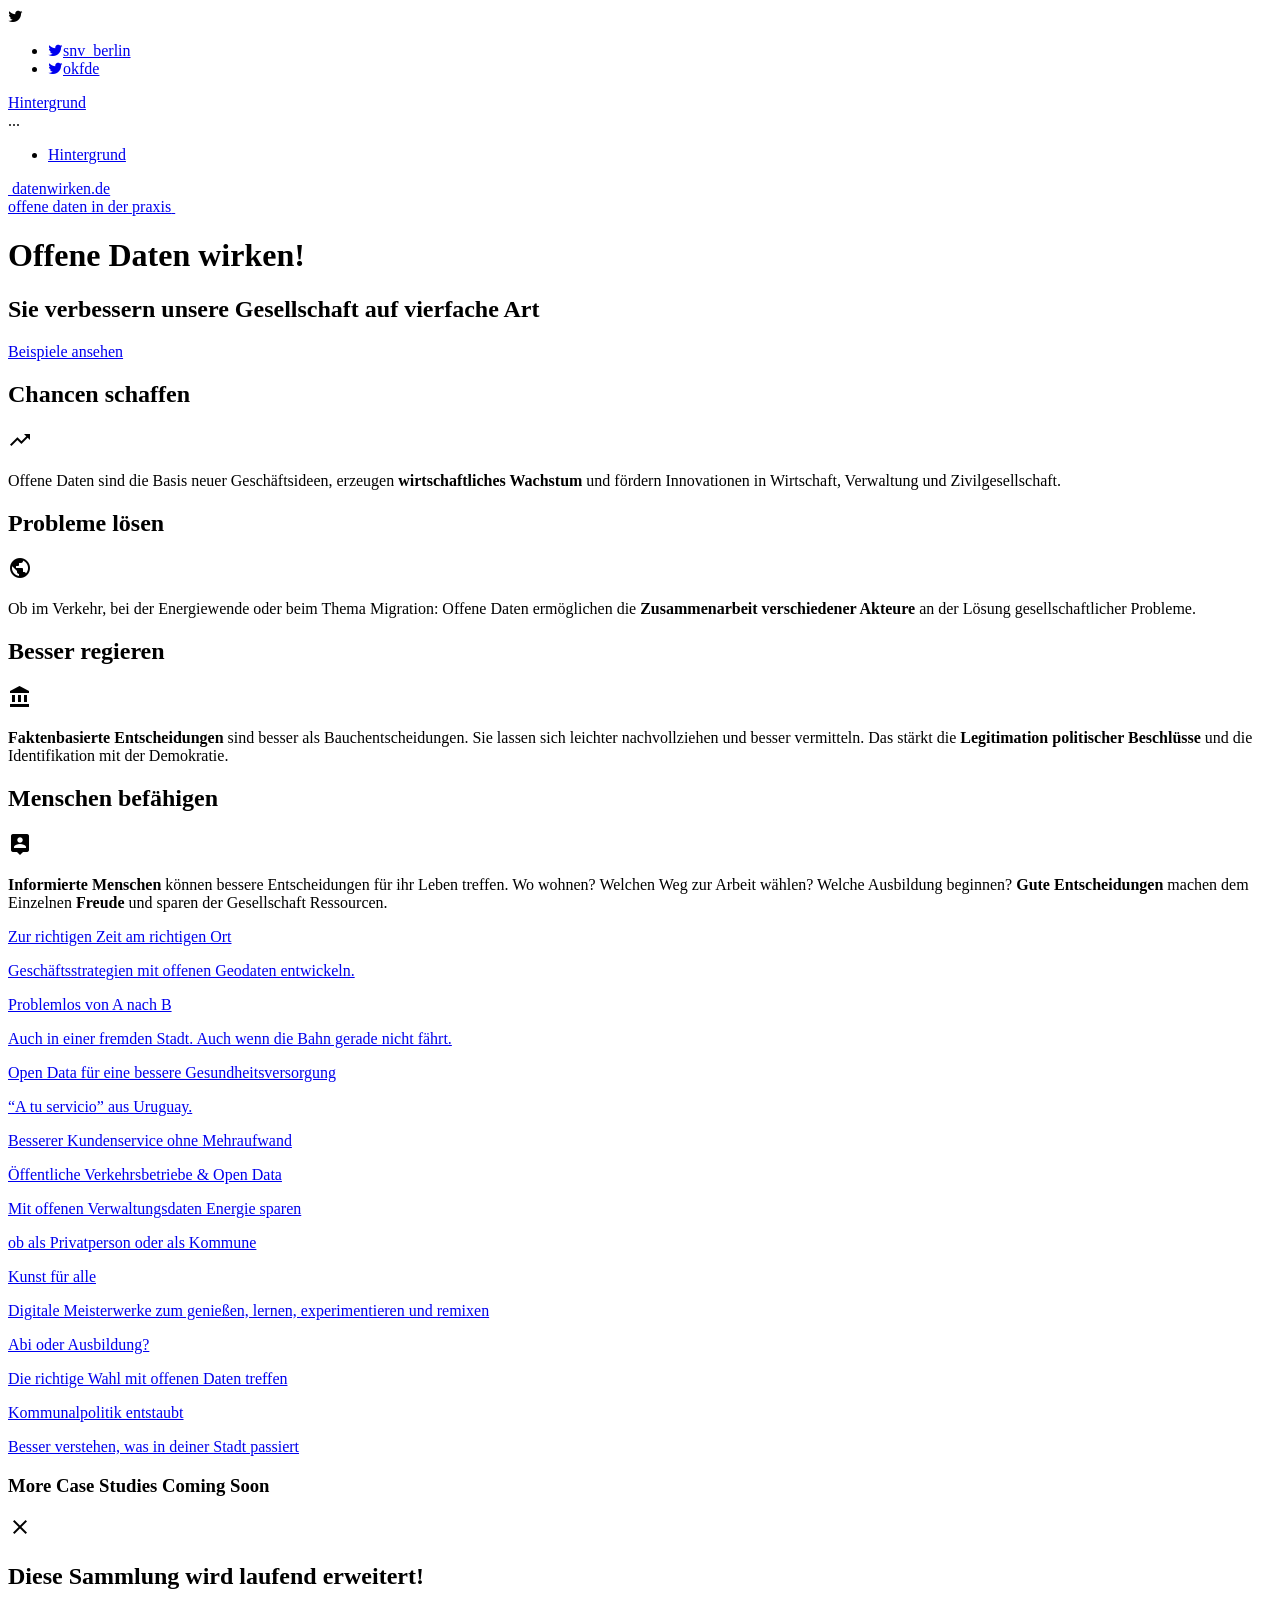
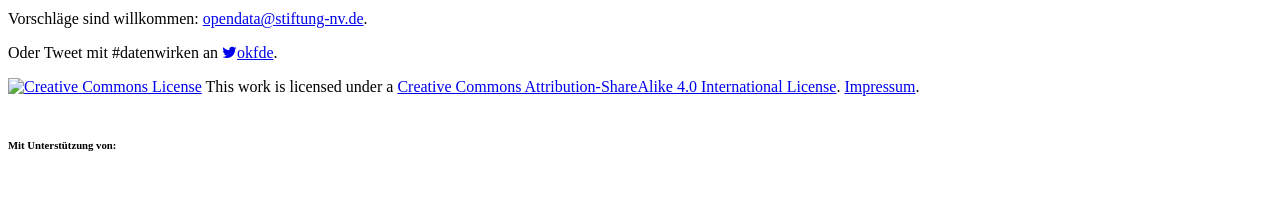
==== index.html @ 5a765fb8 "cleanup" ====
<!DOCTYPE html>
<html lang="en">
<head>
    <meta charset="UTF-8">
    <title>datenwirken.de - offene daten in der praxis</title>
    <meta name="viewport" content="width=device-width, initial-scale=1, maximum-scale=1">
    <meta name="theme-color" content="#009588">
    <meta name="msapplication-navbutton-color" content="#009588">
    <meta name="apple-mobile-web-app-status-bar-style" content="#009588">
    <link href="https://fonts.googleapis.com/icon?family=Material+Icons"
          rel="stylesheet">
    <link rel="stylesheet" href="static/vendor/normalize.css">
    <link rel="stylesheet" href="static/vendor/slick.css">
    <link rel="stylesheet" href="static/vendor/prism.css"/>
    <link rel="stylesheet" href="static/styles/styles.css">
    <link rel="stylesheet" href="https://maxcdn.bootstrapcdn.com/font-awesome/4.5.0/css/font-awesome.min.css">
    <!-- needed up here because of scripts in child templates -->
    <script src="//code.jquery.com/jquery-1.11.1.min.js"></script>

    <meta property="og:url" content="http://www.datenwirken.de/"/>
    <meta property="og:type" content="website"/>
    <meta property="og:title" content="datenwirken.de"/>
    <meta property="og:description" content="offene daten in der praxis"/>
    <link rel="icon"
          type="image/ico"
          href="static/img/favicon.ico">
</head>

<body id="open-data-impact-homepage">


<!-- header goes here -->
<header class="b-top-nav m-transparent m-fixed">

    <div class="e-nav-group m-left e-social-media dropdown">
        <div class="e-nav-item"><i class="e-social-media-item fa fa-twitter"></i></div>
        <ul class="m-transparent">
            <li>
                <a href="https://twitter.com/snv_berlin" class="e-nav-item" target="_blank">
                    <i class="e-social-media-item fa fa-twitter"></i>snv_berlin
                </a>
            </li>
            <li>
                <a href="https://twitter.com/okfde" class="e-nav-item" target="_blank">
                    <i class="e-social-media-item fa fa-twitter"></i>okfde
                </a>
            </li>
        </ul>

    </div>
    
    <div class="e-nav-group m-right hide-for-small-only">
        <a href="about.html" class="e-nav-item" id="nav-about">Hintergrund</a>
    </div>
    <div class="e-nav-group m-right show-for-small-only dropdown">
        <a class="e-nav-item activate-dropdown">...</a>
        <ul class="m-transparent">
            <li>
                <a href="about.html" class="e-nav-item">
                    Hintergrund
                </a>
            </li>
        </ul>
    </div>
    
    <a class="e-logo" href="./">
        <span class="logo"><img src="static/img/partners/okfn-logo.png" alt=""/></span>
        <span>datenwirken.de <br> offene daten in der praxis</span>
        <span class="logo"><img src="static/img/partners/snv_weiss.svg" alt=""/></span>

    </a>
</header>




<main role="main">

    <div class="b-top-section">
        <div class="e-shade"></div>
        <hgroup class="e-titles">
            <h1 class="e-main-title">Offene Daten wirken!</h1>
            <h2 class="e-tagline">Sie verbessern unsere Gesellschaft auf vierfache Art</h2>
        </hgroup>
        <div id="explore-button">
            <a id="explore-link" href="#explore-the-data" class="b-button m-dark-blue">Beispiele
                ansehen</a>
        </div>
    </div>

    <div class="b-page-section m-impact-section m-yellow">
        <div class="row m-spaced"></div>
        <div class="row">
            <span id="trigger-3"></span>
            <div class="large-5 large-offset-1 columns">
                <h2 class="">Chancen schaffen</h2>
                <!--<p>
                    0
                    Beispiele</p>-->
                <i class="material-icons m-xl-badge m-gray" id="badge-3">trending_up</i>
                </p>
            </div>
            <div class="large-5 columns end">
                <p class="b-description">
                    Offene Daten sind die Basis neuer Geschäftsideen, erzeugen <strong>wirtschaftliches
                    Wachstum</strong> und fördern
                    Innovationen in Wirtschaft, Verwaltung und Zivilgesellschaft.
                    <!--<div class="e-action">
                      <a class="b-button m-naked" href="#" id="economic-button">Read the Case Studies<i class="material-icons">arrow_forward</i></a>
                    </div>-->
                </p>
            </div>
        </div>
    </div>
    <div class="b-page-section m-impact-section m-fuschia">
        <div class="row">
            <span id="trigger-4"></span>
            <div class="large-5 large-offset-1 columns">
                <h2 class="">Probleme lösen</h2>
                <!--<p>
                    0
                    case studies</p>-->
                <i class="material-icons m-xl-badge" id="badge-4">public</i>
                </p>
            </div>
            <div class="large-5 columns end">
                <p class="b-description">
                    Ob im Verkehr, bei der Energiewende oder beim Thema Migration: Offene Daten ermöglichen die
                    <strong>Zusammenarbeit verschiedener Akteure</strong> an der Lösung gesellschaftlicher Probleme.
                    <!--<div class="e-action">
                      <a class="b-button m-naked" href="#" id="public-button">Read the Case Studies<i class="material-icons">arrow_forward</i></a>
                    </div>-->
                </p>
            </div>
        </div>
    </div>
    <div class="b-page-section m-impact-section m-blue">
        <div class="row">
            <span id="trigger-1"></span>
            <div class="large-5 large-offset-1 columns">
                <h2 class="">Besser regieren</h2>
                <!--<p>
                    8
                    case studies</p>-->
                <i class="material-icons m-xl-badge" id="badge-1">account_balance</i>
                </p>
            </div>
            <div class="large-5 columns end">
                <p class="b-description">
                    <strong>Faktenbasierte Entscheidungen</strong> sind besser als Bauchentscheidungen. Sie lassen sich
                    leichter
                    nachvollziehen und besser vermitteln. Das stärkt die <strong>Legitimation politischer
                    Beschlüsse</strong> und die
                    Identifikation mit der Demokratie.
                    <!--<div class="e-action">
                      <a class="b-button m-naked" href="#" id="government-button">Read the Case Studies<i class="material-icons">arrow_forward</i></a>
                    </div>-->
                </p>
            </div>
        </div>
    </div>
    <div class="b-page-section m-impact-section m-orange">
        <div class="row">
            <span id="trigger-2"></span>
            <div class="large-5 large-offset-1 columns">
                <h2 class="">Menschen befähigen</h2>
                <!--<p>
                    0
                    case studies</p>-->
                <i class="material-icons m-xl-badge m-gray" id="badge-2">person_pin</i>
                </p>
            </div>
            <div class="large-5 columns end">
                <p class="b-description ">
                    <strong>Informierte Menschen</strong> können bessere Entscheidungen für ihr Leben treffen. Wo
                    wohnen? Welchen Weg zur
                    Arbeit wählen? Welche Ausbildung beginnen? <strong>Gute Entscheidungen</strong> machen dem Einzelnen
                    <strong>Freude</strong> und
                    sparen der Gesellschaft Ressourcen.
                    <!--<div class="e-action">
                      <a class="b-button m-naked" href="#" id="citizens-button">Read the Case Studies<i class="material-icons">arrow_forward</i></a>
                    </div>-->
                </p>
            </div>
        </div>
    </div>


    <a name="explore" id="a-explore"></a>

    <!-- section selection removed to _section_selection.html -->

    <div class="b-page-section m-no-top-padding" id="results">
        <div class="grid">
            
            <div class="e-card impact-government">

                <a href="case-zur-richtigen-zeit-am-richtigen-ort.html">
                    <div class="e-card-inner">
                        <div class="e-case-image"
                             style="background-image: url(./static/img/banners/thumbs/geodata.jpg)"></div>
                        <p class="e-case-name">Zur richtigen Zeit am richtigen Ort</p>
                        <p class="e-case-description">Geschäftsstrategien mit offenen Geodaten entwickeln.</p>
                    </div>
                </a>
            </div>
            <!-- <a class="b-button m-naked" href="#">Read the case study<i class="material-icons">arrow_forward</i></a> -->
            
            <div class="e-card impact-government">

                <a href="case-problemlos-von-a-nach-b.html">
                    <div class="e-card-inner">
                        <div class="e-case-image"
                             style="background-image: url(./static/img/banners/thumbs/ally.png)"></div>
                        <p class="e-case-name">Problemlos von A nach B</p>
                        <p class="e-case-description">Auch in einer fremden Stadt. Auch wenn die Bahn gerade nicht fährt.</p>
                    </div>
                </a>
            </div>
            <!-- <a class="b-button m-naked" href="#">Read the case study<i class="material-icons">arrow_forward</i></a> -->
            
            <div class="e-card impact-government">

                <a href="case-open-data-fur-eine-bessere-gesundheitsversorgung.html">
                    <div class="e-card-inner">
                        <div class="e-case-image"
                             style="background-image: url(./static/img/banners/thumbs/atu.png)"></div>
                        <p class="e-case-name">Open Data für eine bessere Gesundheitsversorgung</p>
                        <p class="e-case-description">“A tu servicio” aus Uruguay.</p>
                    </div>
                </a>
            </div>
            <!-- <a class="b-button m-naked" href="#">Read the case study<i class="material-icons">arrow_forward</i></a> -->
            
            <div class="e-card impact-government">

                <a href="case-besserer-kundenservice-ohne-mehraufwand.html">
                    <div class="e-card-inner">
                        <div class="e-case-image"
                             style="background-image: url(./static/img/banners/thumbs/tfl.jpg)"></div>
                        <p class="e-case-name">Besserer Kundenservice ohne Mehraufwand</p>
                        <p class="e-case-description">Öffentliche Verkehrsbetriebe & Open Data</p>
                    </div>
                </a>
            </div>
            <!-- <a class="b-button m-naked" href="#">Read the case study<i class="material-icons">arrow_forward</i></a> -->
            
            <div class="e-card impact-government">

                <a href="case-mit-offenen-verwaltungsdaten-energie-sparen.html">
                    <div class="e-card-inner">
                        <div class="e-case-image"
                             style="background-image: url(./static/img/banners/thumbs/husets.jpg)"></div>
                        <p class="e-case-name">Mit offenen Verwaltungsdaten Energie sparen</p>
                        <p class="e-case-description">ob als Privatperson oder als Kommune</p>
                    </div>
                </a>
            </div>
            <!-- <a class="b-button m-naked" href="#">Read the case study<i class="material-icons">arrow_forward</i></a> -->
            
            <div class="e-card impact-government">

                <a href="case-kunst-fur-alle.html">
                    <div class="e-card-inner">
                        <div class="e-case-image"
                             style="background-image: url(./static/img/banners/thumbs/rijks.jpg)"></div>
                        <p class="e-case-name">Kunst für alle</p>
                        <p class="e-case-description">Digitale Meisterwerke zum genießen, lernen, experimentieren und remixen</p>
                    </div>
                </a>
            </div>
            <!-- <a class="b-button m-naked" href="#">Read the case study<i class="material-icons">arrow_forward</i></a> -->
            
            <div class="e-card impact-government">

                <a href="case-abi-oder-ausbildung.html">
                    <div class="e-card-inner">
                        <div class="e-case-image"
                             style="background-image: url(./static/img/banners/thumbs/skills.png)"></div>
                        <p class="e-case-name">Abi oder Ausbildung?</p>
                        <p class="e-case-description">Die richtige Wahl mit offenen Daten treffen</p>
                    </div>
                </a>
            </div>
            <!-- <a class="b-button m-naked" href="#">Read the case study<i class="material-icons">arrow_forward</i></a> -->
            
            <div class="e-card impact-government">

                <a href="case-kommunalpolitik-entstaubt.html">
                    <div class="e-card-inner">
                        <div class="e-case-image"
                             style="background-image: url(./static/img/banners/thumbs/muc.png)"></div>
                        <p class="e-case-name">Kommunalpolitik entstaubt</p>
                        <p class="e-case-description">Besser verstehen, was in deiner Stadt passiert</p>
                    </div>
                </a>
            </div>
            <!-- <a class="b-button m-naked" href="#">Read the case study<i class="material-icons">arrow_forward</i></a> -->
            
        </div>
    </div>

    <div class="b-page-section m-hidden" id="no-results">
        <h3>More Case Studies Coming Soon</h3>
    </div>


    <div class="b-sticky m-purple m-hidden" id="upcoming-section">
        <div class="row">
            <i class="material-icons e-close js-close-sticky">close</i>
            <h2>Diese Sammlung wird laufend erweitert!</h2>
            <p>
                Vorschläge sind willkommen: <a href="mailto:opendata@stiftung-nv.de">opendata@stiftung-nv.de</a>.
            </p>
            <p>
                Oder Tweet mit #datenwirken an <a href="https://twitter.com/okfde" class="e-nav-item" target="_blank">
                <i class="e-social-media-item fa fa-twitter"></i>okfde</a>.
            </p>
        </div>
    </div>

</main><!--@main-->

<script src="http://cdnjs.cloudflare.com/ajax/libs/gsap/1.18.0/TweenLite.min.js"></script>
<script src="http://cdnjs.cloudflare.com/ajax/libs/gsap/1.18.0/easing/EasePack.min.js"></script>
<script src="https://cdnjs.cloudflare.com/ajax/libs/gsap/1.18.2/plugins/ScrollToPlugin.min.js"></script>
<script src="https://cdnjs.cloudflare.com/ajax/libs/gsap/1.18.2/plugins/CSSPlugin.min.js"></script>
<script src="https://cdnjs.cloudflare.com/ajax/libs/jquery.isotope/2.2.2/isotope.pkgd.min.js"></script>

<script src="static/js/filters.js"></script>
<script src="static/js/tweens.js"></script>




<!--- END big Footer -->
<div class="b-copyright">
    <div class="row medium-up-3">
        <div class="column">
            <a class="e-cc-badge" rel="license" href="http://creativecommons.org/licenses/by-sa/4.0/"><img
                    alt="Creative Commons License" style="border-width:0"
                    src="https://i.creativecommons.org/l/by-sa/4.0/88x31.png"/></a>
            This work is licensed under a <a rel="license" href="http://creativecommons.org/licenses/by-sa/4.0/">Creative
            Commons Attribution-ShareAlike 4.0 International License</a>. <a href="impressum.html">Impressum</a>.
        </div>
        <div class="column logos text-center padding-top-10">
            <a class="e-partner-logo" href="http://www.okfn.de/" target="_blank"><img
                    src="static/img/partners/okfn-logo.png" alt=""></a>
            <a class="e-partner-logo big" href="http://www.stiftung-nv.de/" target="_blank"><img
                    src="static/img/partners/snv_weiss.svg" alt=""></a>
        </div>
        <div class="column logos text-right">
            <h6>Mit Unterstützung von:</h6>
            <a class="e-partner-logo small" href="http://www.thegovlab.org/" target="_blank"><img
                    src="static/img/partners/govlab-logo-white.png" alt=""></a>
            <a class="e-partner-logo small" href="https://www.omidyar.com" target="_blank"><img
                    src="static/img/partners/omidyar-logo-white.svg" alt=""></a>
        </div>
    </div>
</div>

<div id="overlay"></div>

<script src="static/vendor/slick.min.js"></script>
<script src="static/vendor/EasePack.min.js"></script>
<script src="static/vendor/rAF.js"></script>
<script src="static/vendor/TweenLite.min.js"></script>
<script src="static/vendor/feed.min.js"></script>
<script src="static/vendor/prism.js"></script>

<script src="https://cdnjs.cloudflare.com/ajax/libs/foundation/6.1.1/foundation.min.js"></script>

<script>
    $(document).foundation();
</script>

<script type="text/javascript" src="./static/js/scripts.js"></script>
<script type="text/javascript" src="./static/js/mobile-nav-dropdown.js"></script>




</body>
</html>
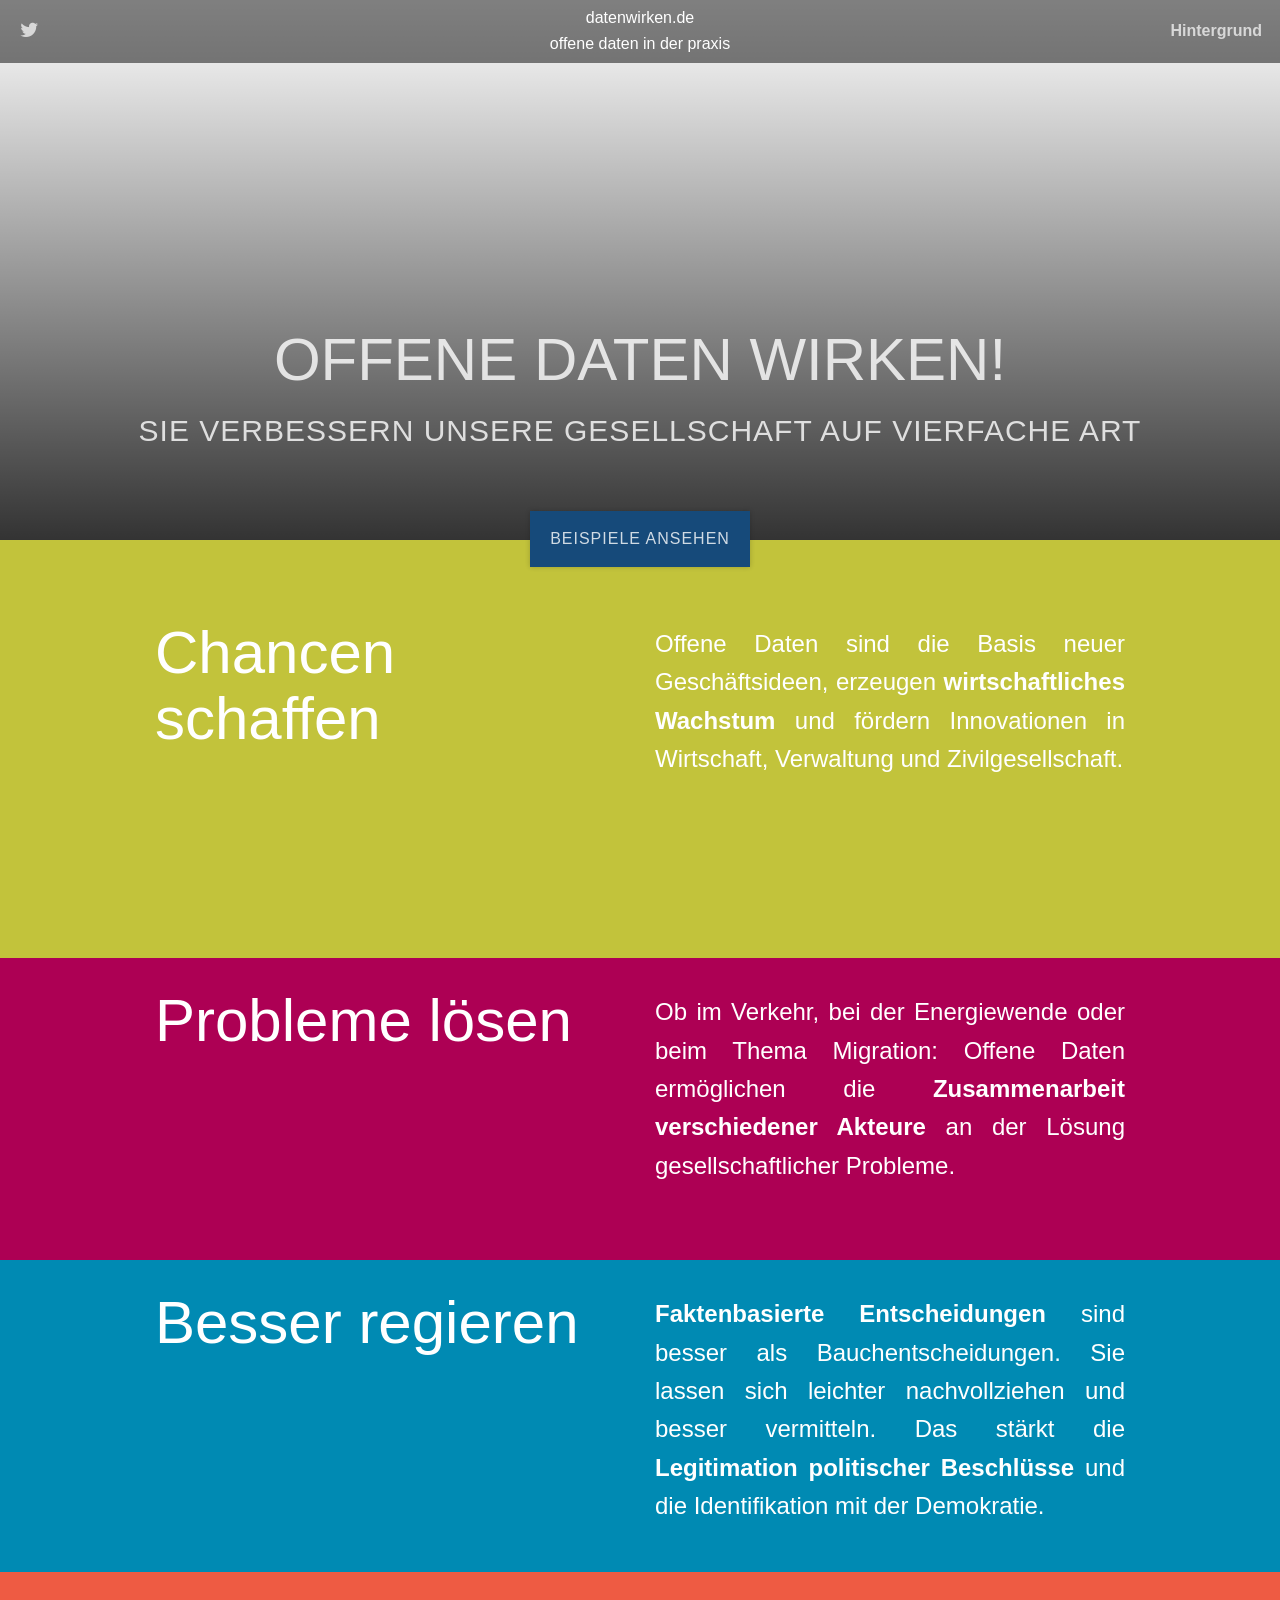
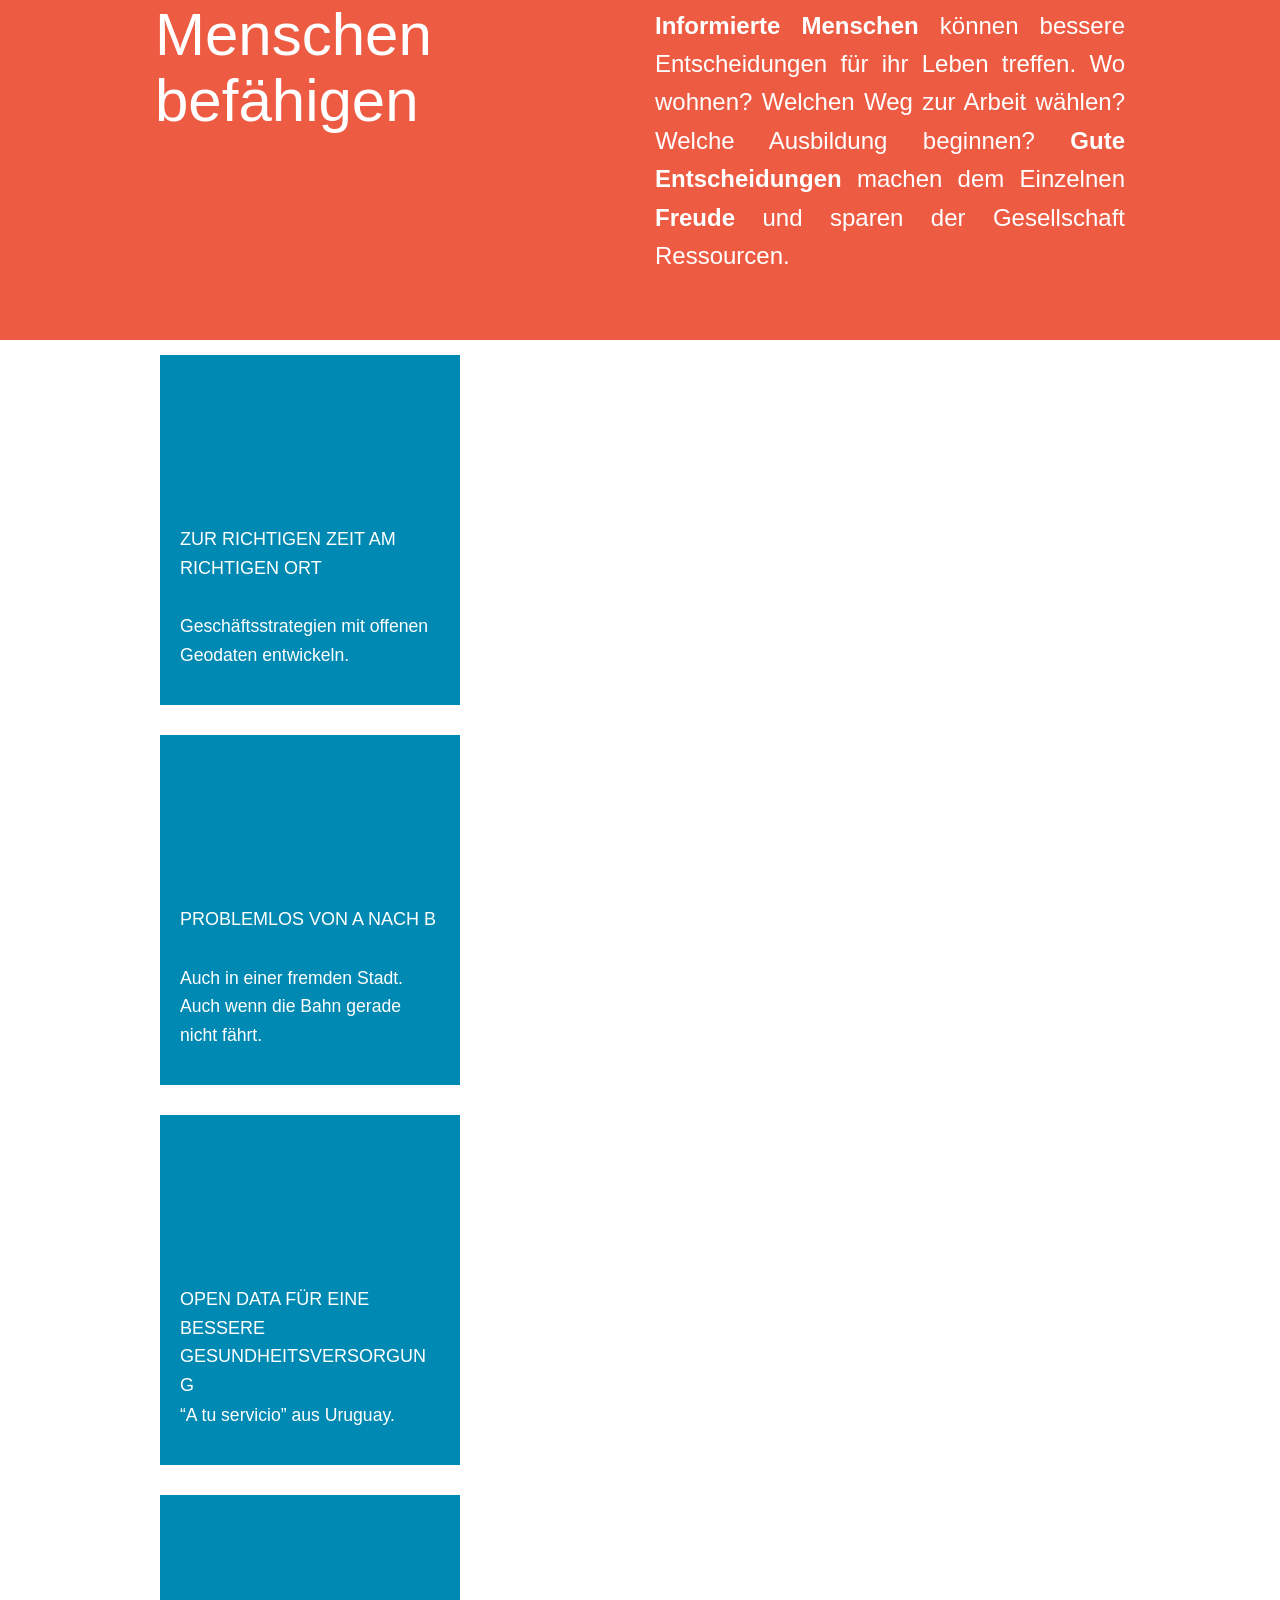
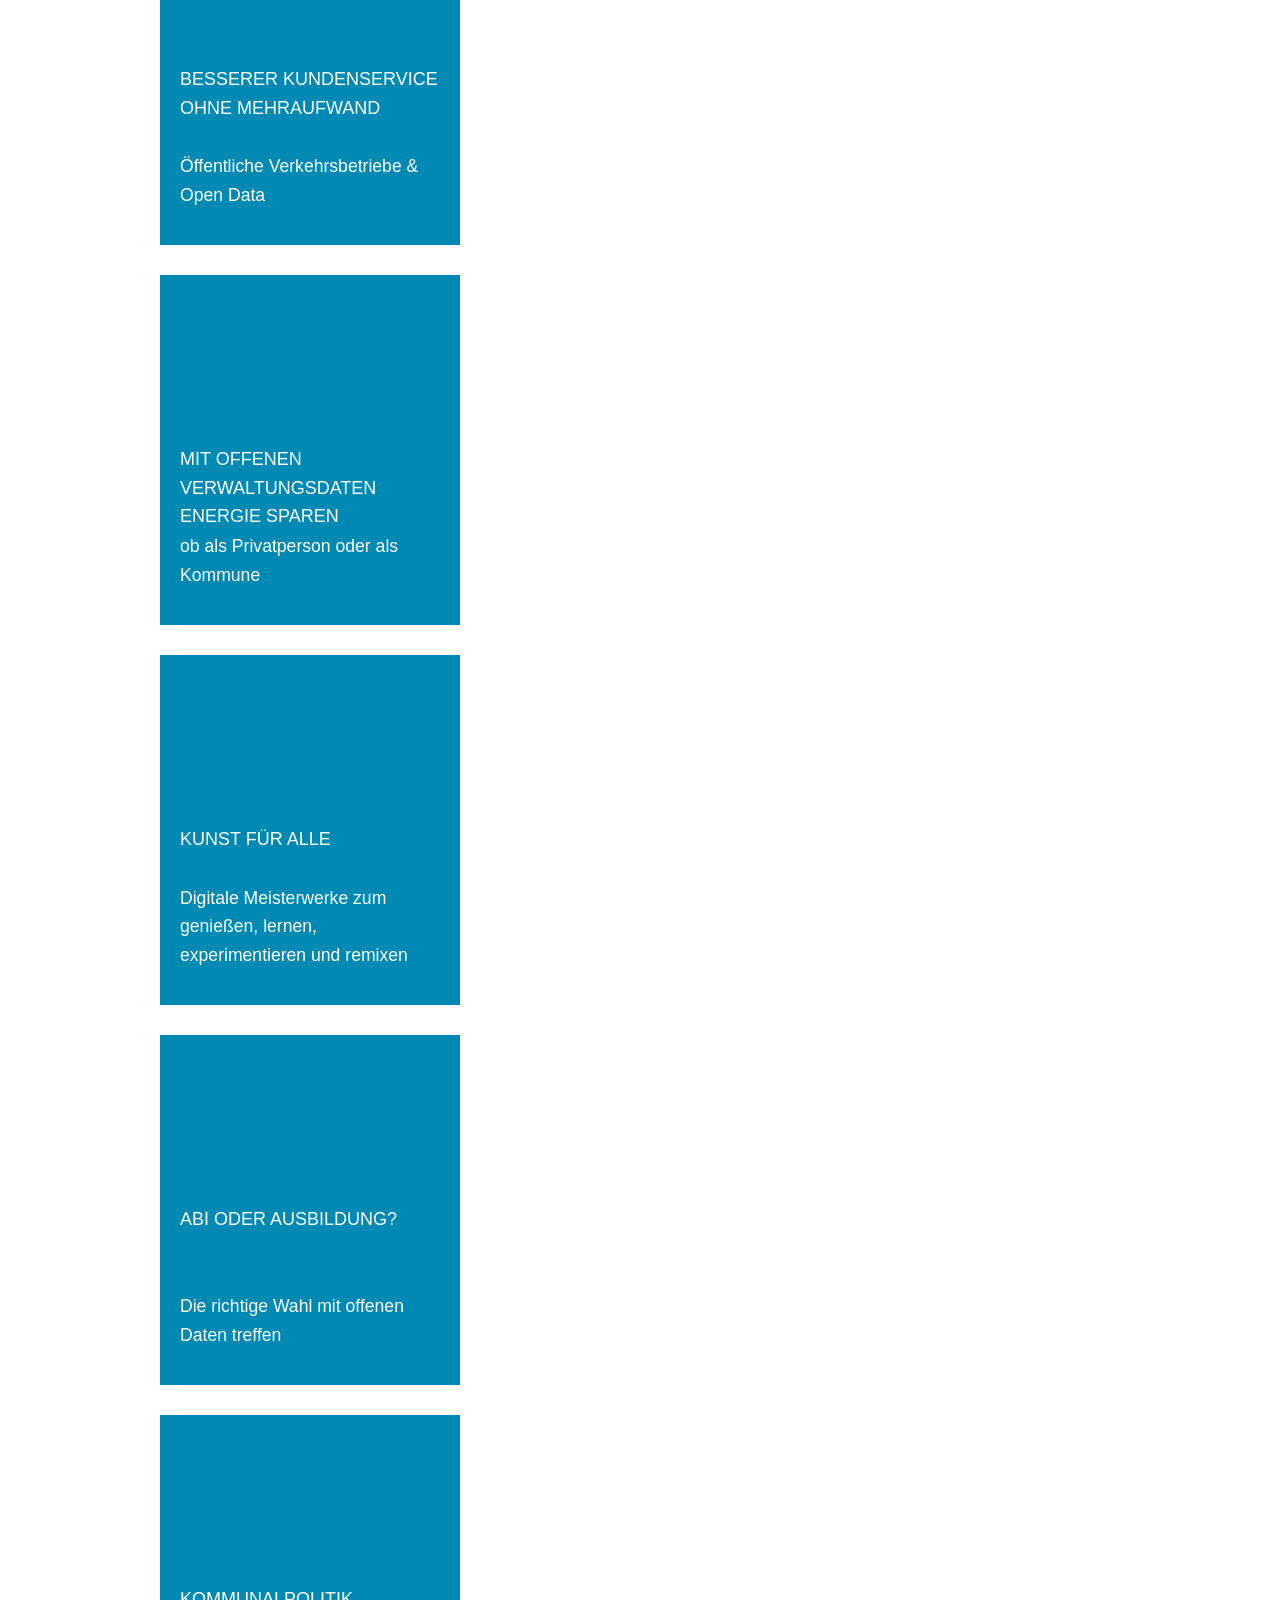
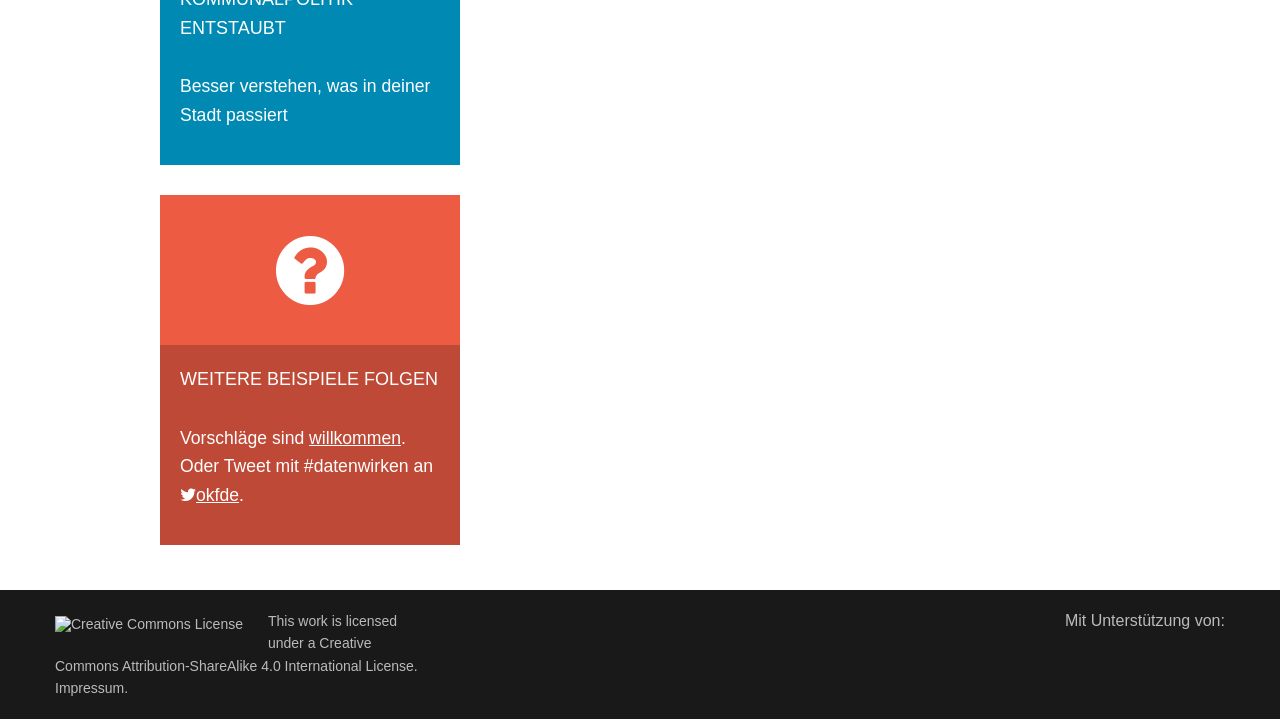
==== commit e003c9a1: "added additonal card at the end mit more coming soon" ====
--- a/index.html
+++ b/index.html
@@ -297,13 +297,23 @@
             </div>
             <!-- <a class="b-button m-naked" href="#">Read the case study<i class="material-icons">arrow_forward</i></a> -->
             
-        </div>
-    </div>
-
-    <div class="b-page-section m-hidden" id="no-results">
-        <h3>More Case Studies Coming Soon</h3>
-    </div>
-
+
+            <!-- additional more coming soon card -->
+            <div class="e-card impact-comming-soon">
+                <div class="e-card-inner">
+                    <div class="e-case-image">
+                        <i class="fa fa-question-circle"></i>
+                    </div>
+                    <p class="e-case-name">Weitere Beispiele folgen</p>
+                    <p class="e-case-description">
+                        Vorschläge sind <a href="mailto:opendata@stiftung-nv.de">willkommen</a>. Oder Tweet mit #datenwirken an <a href="https://twitter.com/okfde" class="e-nav-item"
+                                                          target="_blank">
+                        <i class="e-social-media-item fa fa-twitter"></i>okfde</a>.
+                    </p>
+                </div>
+            </div>
+        </div>
+    </div>
 
     <div class="b-sticky m-purple m-hidden" id="upcoming-section">
         <div class="row">
--- a/static/styles/styles.css
+++ b/static/styles/styles.css
@@ -0,0 +1,5343 @@
+@charset "UTF-8";
+/* Importing Foundation Stuff */
+/* Breakpoint */
+/* Importing our custom foundation imports list */
+/* importing directly from foundation folder */
+/**
+ * Foundation for Sites by ZURB
+ * Version 6.1.1
+ * foundation.zurb.com
+ * Licensed under MIT Open Source
+ */
+/*! normalize.css v3.0.3 | MIT License | github.com/necolas/normalize.css */
+/**
+ * 1. Set default font family to sans-serif.
+ * 2. Prevent iOS and IE text size adjust after device orientation change,
+ *    without disabling user zoom.
+ */
+html {
+  font-family: sans-serif;
+  /* 1 */
+  -ms-text-size-adjust: 100%;
+  /* 2 */
+  -webkit-text-size-adjust: 100%;
+  /* 2 */ }
+
+/**
+ * Remove default margin.
+ */
+body {
+  margin: 0; }
+
+/* HTML5 display definitions
+   ========================================================================== */
+/**
+ * Correct `block` display not defined for any HTML5 element in IE 8/9.
+ * Correct `block` display not defined for `details` or `summary` in IE 10/11
+ * and Firefox.
+ * Correct `block` display not defined for `main` in IE 11.
+ */
+article,
+aside,
+details,
+figcaption,
+figure,
+footer,
+header,
+hgroup,
+main,
+menu,
+nav,
+section,
+summary {
+  display: block; }
+
+/**
+ * 1. Correct `inline-block` display not defined in IE 8/9.
+ * 2. Normalize vertical alignment of `progress` in Chrome, Firefox, and Opera.
+ */
+audio,
+canvas,
+progress,
+video {
+  display: inline-block;
+  /* 1 */
+  vertical-align: baseline;
+  /* 2 */ }
+
+/**
+ * Prevent modern browsers from displaying `audio` without controls.
+ * Remove excess height in iOS 5 devices.
+ */
+audio:not([controls]) {
+  display: none;
+  height: 0; }
+
+/**
+ * Address `[hidden]` styling not present in IE 8/9/10.
+ * Hide the `template` element in IE 8/9/10/11, Safari, and Firefox < 22.
+ */
+[hidden],
+template {
+  display: none; }
+
+/* Links
+   ========================================================================== */
+/**
+ * Remove the gray background color from active links in IE 10.
+ */
+a {
+  background-color: transparent; }
+
+/**
+ * Improve readability of focused elements when they are also in an
+ * active/hover state.
+ */
+a:active,
+a:hover {
+  outline: 0; }
+
+/* Text-level semantics
+   ========================================================================== */
+/**
+ * Address styling not present in IE 8/9/10/11, Safari, and Chrome.
+ */
+abbr[title] {
+  border-bottom: 1px dotted; }
+
+/**
+ * Address style set to `bolder` in Firefox 4+, Safari, and Chrome.
+ */
+b,
+strong {
+  font-weight: bold; }
+
+/**
+ * Address styling not present in Safari and Chrome.
+ */
+dfn {
+  font-style: italic; }
+
+/**
+ * Address variable `h1` font-size and margin within `section` and `article`
+ * contexts in Firefox 4+, Safari, and Chrome.
+ */
+h1 {
+  font-size: 2em;
+  margin: 0.67em 0; }
+
+/**
+ * Address styling not present in IE 8/9.
+ */
+mark {
+  background: #ff0;
+  color: #000; }
+
+/**
+ * Address inconsistent and variable font size in all browsers.
+ */
+small {
+  font-size: 80%; }
+
+/**
+ * Prevent `sub` and `sup` affecting `line-height` in all browsers.
+ */
+sub,
+sup {
+  font-size: 75%;
+  line-height: 0;
+  position: relative;
+  vertical-align: baseline; }
+
+sup {
+  top: -0.5em; }
+
+sub {
+  bottom: -0.25em; }
+
+/* Embedded content
+   ========================================================================== */
+/**
+ * Remove border when inside `a` element in IE 8/9/10.
+ */
+img {
+  border: 0; }
+
+/**
+ * Correct overflow not hidden in IE 9/10/11.
+ */
+svg:not(:root) {
+  overflow: hidden; }
+
+/* Grouping content
+   ========================================================================== */
+/**
+ * Address margin not present in IE 8/9 and Safari.
+ */
+figure {
+  margin: 1em 40px; }
+
+/**
+ * Address differences between Firefox and other browsers.
+ */
+hr {
+  box-sizing: content-box;
+  height: 0; }
+
+/**
+ * Contain overflow in all browsers.
+ */
+pre {
+  overflow: auto; }
+
+/**
+ * Address odd `em`-unit font size rendering in all browsers.
+ */
+code,
+kbd,
+pre,
+samp {
+  font-family: monospace, monospace;
+  font-size: 1em; }
+
+/* Forms
+   ========================================================================== */
+/**
+ * Known limitation: by default, Chrome and Safari on OS X allow very limited
+ * styling of `select`, unless a `border` property is set.
+ */
+/**
+ * 1. Correct color not being inherited.
+ *    Known issue: affects color of disabled elements.
+ * 2. Correct font properties not being inherited.
+ * 3. Address margins set differently in Firefox 4+, Safari, and Chrome.
+ */
+button,
+input,
+optgroup,
+select,
+textarea {
+  color: inherit;
+  /* 1 */
+  font: inherit;
+  /* 2 */
+  margin: 0;
+  /* 3 */ }
+
+/**
+ * Address `overflow` set to `hidden` in IE 8/9/10/11.
+ */
+button {
+  overflow: visible; }
+
+/**
+ * Address inconsistent `text-transform` inheritance for `button` and `select`.
+ * All other form control elements do not inherit `text-transform` values.
+ * Correct `button` style inheritance in Firefox, IE 8/9/10/11, and Opera.
+ * Correct `select` style inheritance in Firefox.
+ */
+button,
+select {
+  text-transform: none; }
+
+/**
+ * 1. Avoid the WebKit bug in Android 4.0.* where (2) destroys native `audio`
+ *    and `video` controls.
+ * 2. Correct inability to style clickable `input` types in iOS.
+ * 3. Improve usability and consistency of cursor style between image-type
+ *    `input` and others.
+ */
+button,
+html input[type="button"],
+input[type="reset"],
+input[type="submit"] {
+  -webkit-appearance: button;
+  /* 2 */
+  cursor: pointer;
+  /* 3 */ }
+
+/**
+ * Re-set default cursor for disabled elements.
+ */
+button[disabled],
+html input[disabled] {
+  cursor: default; }
+
+/**
+ * Remove inner padding and border in Firefox 4+.
+ */
+button::-moz-focus-inner,
+input::-moz-focus-inner {
+  border: 0;
+  padding: 0; }
+
+/**
+ * Address Firefox 4+ setting `line-height` on `input` using `!important` in
+ * the UA stylesheet.
+ */
+input {
+  line-height: normal; }
+
+/**
+ * It's recommended that you don't attempt to style these elements.
+ * Firefox's implementation doesn't respect box-sizing, padding, or width.
+ *
+ * 1. Address box sizing set to `content-box` in IE 8/9/10.
+ * 2. Remove excess padding in IE 8/9/10.
+ */
+input[type="checkbox"],
+input[type="radio"] {
+  box-sizing: border-box;
+  /* 1 */
+  padding: 0;
+  /* 2 */ }
+
+/**
+ * Fix the cursor style for Chrome's increment/decrement buttons. For certain
+ * `font-size` values of the `input`, it causes the cursor style of the
+ * decrement button to change from `default` to `text`.
+ */
+input[type="number"]::-webkit-inner-spin-button,
+input[type="number"]::-webkit-outer-spin-button {
+  height: auto; }
+
+/**
+ * 1. Address `appearance` set to `searchfield` in Safari and Chrome.
+ * 2. Address `box-sizing` set to `border-box` in Safari and Chrome.
+ */
+input[type="search"] {
+  -webkit-appearance: textfield;
+  /* 1 */
+  box-sizing: content-box;
+  /* 2 */ }
+
+/**
+ * Remove inner padding and search cancel button in Safari and Chrome on OS X.
+ * Safari (but not Chrome) clips the cancel button when the search input has
+ * padding (and `textfield` appearance).
+ */
+input[type="search"]::-webkit-search-cancel-button,
+input[type="search"]::-webkit-search-decoration {
+  -webkit-appearance: none; }
+
+/**
+ * Define consistent border, margin, and padding.
+ */
+fieldset {
+  border: 1px solid #c0c0c0;
+  margin: 0 2px;
+  padding: 0.35em 0.625em 0.75em; }
+
+/**
+ * 1. Correct `color` not being inherited in IE 8/9/10/11.
+ * 2. Remove padding so people aren't caught out if they zero out fieldsets.
+ */
+legend {
+  border: 0;
+  /* 1 */
+  padding: 0;
+  /* 2 */ }
+
+/**
+ * Remove default vertical scrollbar in IE 8/9/10/11.
+ */
+textarea {
+  overflow: auto; }
+
+/**
+ * Don't inherit the `font-weight` (applied by a rule above).
+ * NOTE: the default cannot safely be changed in Chrome and Safari on OS X.
+ */
+optgroup {
+  font-weight: bold; }
+
+/* Tables
+   ========================================================================== */
+/**
+ * Remove most spacing between table cells.
+ */
+table {
+  border-collapse: collapse;
+  border-spacing: 0; }
+
+td,
+th {
+  padding: 0; }
+
+.foundation-mq {
+  font-family: "small=0em&medium=40em&large=64em&xlarge=75em&xxlarge=90em"; }
+
+html {
+  font-size: 100%;
+  box-sizing: border-box; }
+
+*,
+*:before,
+*:after {
+  box-sizing: inherit; }
+
+body {
+  padding: 0;
+  margin: 0;
+  font-family: "Montserrat", "Helvetica Neue", Helvetica, Roboto, Arial, sans-serif;
+  font-weight: normal;
+  line-height: 1.6;
+  color: #0a0a0a;
+  background: #fff;
+  -webkit-font-smoothing: antialiased;
+  -moz-osx-font-smoothing: grayscale; }
+
+img {
+  max-width: 100%;
+  height: auto;
+  -ms-interpolation-mode: bicubic;
+  display: inline-block;
+  vertical-align: middle; }
+
+textarea {
+  height: auto;
+  min-height: 50px;
+  border-radius: 0; }
+
+select {
+  width: 100%;
+  border-radius: 0; }
+
+#map_canvas img,
+#map_canvas embed,
+#map_canvas object,
+.map_canvas img,
+.map_canvas embed,
+.map_canvas object,
+.mqa-display img,
+.mqa-display embed,
+.mqa-display object {
+  max-width: none !important; }
+
+button {
+  -webkit-appearance: none;
+  -moz-appearance: none;
+  background: transparent;
+  padding: 0;
+  border: 0;
+  border-radius: 0;
+  line-height: 1; }
+
+.row {
+  max-width: 75rem;
+  margin-left: auto;
+  margin-right: auto; }
+  .row::before, .row::after {
+    content: ' ';
+    display: table; }
+  .row::after {
+    clear: both; }
+  .row.collapse > .column, .row.collapse > .columns {
+    padding-left: 0;
+    padding-right: 0; }
+  .row .row {
+    margin-left: -0.9375rem;
+    margin-right: -0.9375rem; }
+    .row .row.collapse {
+      margin-left: 0;
+      margin-right: 0; }
+  .row.expanded {
+    max-width: none; }
+
+.column, .columns {
+  width: 100%;
+  float: left;
+  padding-left: 0.9375rem;
+  padding-right: 0.9375rem; }
+  .column:last-child:not(:first-child), .columns:last-child:not(:first-child) {
+    float: right; }
+  .column.end:last-child:last-child, .end.columns:last-child:last-child {
+    float: left; }
+
+.column.row.row, .row.row.columns {
+  float: none; }
+  .row .column.row.row, .row .row.row.columns {
+    padding-left: 0;
+    padding-right: 0;
+    margin-left: 0;
+    margin-right: 0; }
+
+.small-1 {
+  width: 8.33333%; }
+
+.small-push-1 {
+  position: relative;
+  left: 8.33333%; }
+
+.small-pull-1 {
+  position: relative;
+  left: -8.33333%; }
+
+.small-offset-0 {
+  margin-left: 0%; }
+
+.small-2 {
+  width: 16.66667%; }
+
+.small-push-2 {
+  position: relative;
+  left: 16.66667%; }
+
+.small-pull-2 {
+  position: relative;
+  left: -16.66667%; }
+
+.small-offset-1 {
+  margin-left: 8.33333%; }
+
+.small-3 {
+  width: 25%; }
+
+.small-push-3 {
+  position: relative;
+  left: 25%; }
+
+.small-pull-3 {
+  position: relative;
+  left: -25%; }
+
+.small-offset-2 {
+  margin-left: 16.66667%; }
+
+.small-4 {
+  width: 33.33333%; }
+
+.small-push-4 {
+  position: relative;
+  left: 33.33333%; }
+
+.small-pull-4 {
+  position: relative;
+  left: -33.33333%; }
+
+.small-offset-3 {
+  margin-left: 25%; }
+
+.small-5 {
+  width: 41.66667%; }
+
+.small-push-5 {
+  position: relative;
+  left: 41.66667%; }
+
+.small-pull-5 {
+  position: relative;
+  left: -41.66667%; }
+
+.small-offset-4 {
+  margin-left: 33.33333%; }
+
+.small-6 {
+  width: 50%; }
+
+.small-push-6 {
+  position: relative;
+  left: 50%; }
+
+.small-pull-6 {
+  position: relative;
+  left: -50%; }
+
+.small-offset-5 {
+  margin-left: 41.66667%; }
+
+.small-7 {
+  width: 58.33333%; }
+
+.small-push-7 {
+  position: relative;
+  left: 58.33333%; }
+
+.small-pull-7 {
+  position: relative;
+  left: -58.33333%; }
+
+.small-offset-6 {
+  margin-left: 50%; }
+
+.small-8 {
+  width: 66.66667%; }
+
+.small-push-8 {
+  position: relative;
+  left: 66.66667%; }
+
+.small-pull-8 {
+  position: relative;
+  left: -66.66667%; }
+
+.small-offset-7 {
+  margin-left: 58.33333%; }
+
+.small-9 {
+  width: 75%; }
+
+.small-push-9 {
+  position: relative;
+  left: 75%; }
+
+.small-pull-9 {
+  position: relative;
+  left: -75%; }
+
+.small-offset-8 {
+  margin-left: 66.66667%; }
+
+.small-10 {
+  width: 83.33333%; }
+
+.small-push-10 {
+  position: relative;
+  left: 83.33333%; }
+
+.small-pull-10 {
+  position: relative;
+  left: -83.33333%; }
+
+.small-offset-9 {
+  margin-left: 75%; }
+
+.small-11 {
+  width: 91.66667%; }
+
+.small-push-11 {
+  position: relative;
+  left: 91.66667%; }
+
+.small-pull-11 {
+  position: relative;
+  left: -91.66667%; }
+
+.small-offset-10 {
+  margin-left: 83.33333%; }
+
+.small-12 {
+  width: 100%; }
+
+.small-offset-11 {
+  margin-left: 91.66667%; }
+
+.small-up-1 > .column, .small-up-1 > .columns {
+  width: 100%;
+  float: left; }
+  .small-up-1 > .column:nth-of-type(1n), .small-up-1 > .columns:nth-of-type(1n) {
+    clear: none; }
+  .small-up-1 > .column:nth-of-type(1n+1), .small-up-1 > .columns:nth-of-type(1n+1) {
+    clear: both; }
+  .small-up-1 > .column:last-child, .small-up-1 > .columns:last-child {
+    float: left; }
+
+.small-up-2 > .column, .small-up-2 > .columns {
+  width: 50%;
+  float: left; }
+  .small-up-2 > .column:nth-of-type(1n), .small-up-2 > .columns:nth-of-type(1n) {
+    clear: none; }
+  .small-up-2 > .column:nth-of-type(2n+1), .small-up-2 > .columns:nth-of-type(2n+1) {
+    clear: both; }
+  .small-up-2 > .column:last-child, .small-up-2 > .columns:last-child {
+    float: left; }
+
+.small-up-3 > .column, .small-up-3 > .columns {
+  width: 33.33333%;
+  float: left; }
+  .small-up-3 > .column:nth-of-type(1n), .small-up-3 > .columns:nth-of-type(1n) {
+    clear: none; }
+  .small-up-3 > .column:nth-of-type(3n+1), .small-up-3 > .columns:nth-of-type(3n+1) {
+    clear: both; }
+  .small-up-3 > .column:last-child, .small-up-3 > .columns:last-child {
+    float: left; }
+
+.small-up-4 > .column, .small-up-4 > .columns {
+  width: 25%;
+  float: left; }
+  .small-up-4 > .column:nth-of-type(1n), .small-up-4 > .columns:nth-of-type(1n) {
+    clear: none; }
+  .small-up-4 > .column:nth-of-type(4n+1), .small-up-4 > .columns:nth-of-type(4n+1) {
+    clear: both; }
+  .small-up-4 > .column:last-child, .small-up-4 > .columns:last-child {
+    float: left; }
+
+.small-up-5 > .column, .small-up-5 > .columns {
+  width: 20%;
+  float: left; }
+  .small-up-5 > .column:nth-of-type(1n), .small-up-5 > .columns:nth-of-type(1n) {
+    clear: none; }
+  .small-up-5 > .column:nth-of-type(5n+1), .small-up-5 > .columns:nth-of-type(5n+1) {
+    clear: both; }
+  .small-up-5 > .column:last-child, .small-up-5 > .columns:last-child {
+    float: left; }
+
+.small-up-6 > .column, .small-up-6 > .columns {
+  width: 16.66667%;
+  float: left; }
+  .small-up-6 > .column:nth-of-type(1n), .small-up-6 > .columns:nth-of-type(1n) {
+    clear: none; }
+  .small-up-6 > .column:nth-of-type(6n+1), .small-up-6 > .columns:nth-of-type(6n+1) {
+    clear: both; }
+  .small-up-6 > .column:last-child, .small-up-6 > .columns:last-child {
+    float: left; }
+
+.small-up-7 > .column, .small-up-7 > .columns {
+  width: 14.28571%;
+  float: left; }
+  .small-up-7 > .column:nth-of-type(1n), .small-up-7 > .columns:nth-of-type(1n) {
+    clear: none; }
+  .small-up-7 > .column:nth-of-type(7n+1), .small-up-7 > .columns:nth-of-type(7n+1) {
+    clear: both; }
+  .small-up-7 > .column:last-child, .small-up-7 > .columns:last-child {
+    float: left; }
+
+.small-up-8 > .column, .small-up-8 > .columns {
+  width: 12.5%;
+  float: left; }
+  .small-up-8 > .column:nth-of-type(1n), .small-up-8 > .columns:nth-of-type(1n) {
+    clear: none; }
+  .small-up-8 > .column:nth-of-type(8n+1), .small-up-8 > .columns:nth-of-type(8n+1) {
+    clear: both; }
+  .small-up-8 > .column:last-child, .small-up-8 > .columns:last-child {
+    float: left; }
+
+.small-collapse > .column, .small-collapse > .columns {
+  padding-left: 0;
+  padding-right: 0; }
+
+.small-uncollapse > .column, .small-uncollapse > .columns {
+  padding-left: 0.9375rem;
+  padding-right: 0.9375rem; }
+
+.small-centered {
+  float: none;
+  margin-left: auto;
+  margin-right: auto; }
+
+.small-uncentered,
+.small-push-0,
+.small-pull-0 {
+  position: static;
+  margin-left: 0;
+  margin-right: 0; }
+
+@media screen and (min-width: 40em) {
+  .medium-1 {
+    width: 8.33333%; }
+
+  .medium-push-1 {
+    position: relative;
+    left: 8.33333%; }
+
+  .medium-pull-1 {
+    position: relative;
+    left: -8.33333%; }
+
+  .medium-offset-0 {
+    margin-left: 0%; }
+
+  .medium-2 {
+    width: 16.66667%; }
+
+  .medium-push-2 {
+    position: relative;
+    left: 16.66667%; }
+
+  .medium-pull-2 {
+    position: relative;
+    left: -16.66667%; }
+
+  .medium-offset-1 {
+    margin-left: 8.33333%; }
+
+  .medium-3 {
+    width: 25%; }
+
+  .medium-push-3 {
+    position: relative;
+    left: 25%; }
+
+  .medium-pull-3 {
+    position: relative;
+    left: -25%; }
+
+  .medium-offset-2 {
+    margin-left: 16.66667%; }
+
+  .medium-4 {
+    width: 33.33333%; }
+
+  .medium-push-4 {
+    position: relative;
+    left: 33.33333%; }
+
+  .medium-pull-4 {
+    position: relative;
+    left: -33.33333%; }
+
+  .medium-offset-3 {
+    margin-left: 25%; }
+
+  .medium-5 {
+    width: 41.66667%; }
+
+  .medium-push-5 {
+    position: relative;
+    left: 41.66667%; }
+
+  .medium-pull-5 {
+    position: relative;
+    left: -41.66667%; }
+
+  .medium-offset-4 {
+    margin-left: 33.33333%; }
+
+  .medium-6 {
+    width: 50%; }
+
+  .medium-push-6 {
+    position: relative;
+    left: 50%; }
+
+  .medium-pull-6 {
+    position: relative;
+    left: -50%; }
+
+  .medium-offset-5 {
+    margin-left: 41.66667%; }
+
+  .medium-7 {
+    width: 58.33333%; }
+
+  .medium-push-7 {
+    position: relative;
+    left: 58.33333%; }
+
+  .medium-pull-7 {
+    position: relative;
+    left: -58.33333%; }
+
+  .medium-offset-6 {
+    margin-left: 50%; }
+
+  .medium-8 {
+    width: 66.66667%; }
+
+  .medium-push-8 {
+    position: relative;
+    left: 66.66667%; }
+
+  .medium-pull-8 {
+    position: relative;
+    left: -66.66667%; }
+
+  .medium-offset-7 {
+    margin-left: 58.33333%; }
+
+  .medium-9 {
+    width: 75%; }
+
+  .medium-push-9 {
+    position: relative;
+    left: 75%; }
+
+  .medium-pull-9 {
+    position: relative;
+    left: -75%; }
+
+  .medium-offset-8 {
+    margin-left: 66.66667%; }
+
+  .medium-10 {
+    width: 83.33333%; }
+
+  .medium-push-10 {
+    position: relative;
+    left: 83.33333%; }
+
+  .medium-pull-10 {
+    position: relative;
+    left: -83.33333%; }
+
+  .medium-offset-9 {
+    margin-left: 75%; }
+
+  .medium-11 {
+    width: 91.66667%; }
+
+  .medium-push-11 {
+    position: relative;
+    left: 91.66667%; }
+
+  .medium-pull-11 {
+    position: relative;
+    left: -91.66667%; }
+
+  .medium-offset-10 {
+    margin-left: 83.33333%; }
+
+  .medium-12 {
+    width: 100%; }
+
+  .medium-offset-11 {
+    margin-left: 91.66667%; }
+
+  .medium-up-1 > .column, .medium-up-1 > .columns {
+    width: 100%;
+    float: left; }
+    .medium-up-1 > .column:nth-of-type(1n), .medium-up-1 > .columns:nth-of-type(1n) {
+      clear: none; }
+    .medium-up-1 > .column:nth-of-type(1n+1), .medium-up-1 > .columns:nth-of-type(1n+1) {
+      clear: both; }
+    .medium-up-1 > .column:last-child, .medium-up-1 > .columns:last-child {
+      float: left; }
+
+  .medium-up-2 > .column, .medium-up-2 > .columns {
+    width: 50%;
+    float: left; }
+    .medium-up-2 > .column:nth-of-type(1n), .medium-up-2 > .columns:nth-of-type(1n) {
+      clear: none; }
+    .medium-up-2 > .column:nth-of-type(2n+1), .medium-up-2 > .columns:nth-of-type(2n+1) {
+      clear: both; }
+    .medium-up-2 > .column:last-child, .medium-up-2 > .columns:last-child {
+      float: left; }
+
+  .medium-up-3 > .column, .medium-up-3 > .columns {
+    width: 33.33333%;
+    float: left; }
+    .medium-up-3 > .column:nth-of-type(1n), .medium-up-3 > .columns:nth-of-type(1n) {
+      clear: none; }
+    .medium-up-3 > .column:nth-of-type(3n+1), .medium-up-3 > .columns:nth-of-type(3n+1) {
+      clear: both; }
+    .medium-up-3 > .column:last-child, .medium-up-3 > .columns:last-child {
+      float: left; }
+
+  .medium-up-4 > .column, .medium-up-4 > .columns {
+    width: 25%;
+    float: left; }
+    .medium-up-4 > .column:nth-of-type(1n), .medium-up-4 > .columns:nth-of-type(1n) {
+      clear: none; }
+    .medium-up-4 > .column:nth-of-type(4n+1), .medium-up-4 > .columns:nth-of-type(4n+1) {
+      clear: both; }
+    .medium-up-4 > .column:last-child, .medium-up-4 > .columns:last-child {
+      float: left; }
+
+  .medium-up-5 > .column, .medium-up-5 > .columns {
+    width: 20%;
+    float: left; }
+    .medium-up-5 > .column:nth-of-type(1n), .medium-up-5 > .columns:nth-of-type(1n) {
+      clear: none; }
+    .medium-up-5 > .column:nth-of-type(5n+1), .medium-up-5 > .columns:nth-of-type(5n+1) {
+      clear: both; }
+    .medium-up-5 > .column:last-child, .medium-up-5 > .columns:last-child {
+      float: left; }
+
+  .medium-up-6 > .column, .medium-up-6 > .columns {
+    width: 16.66667%;
+    float: left; }
+    .medium-up-6 > .column:nth-of-type(1n), .medium-up-6 > .columns:nth-of-type(1n) {
+      clear: none; }
+    .medium-up-6 > .column:nth-of-type(6n+1), .medium-up-6 > .columns:nth-of-type(6n+1) {
+      clear: both; }
+    .medium-up-6 > .column:last-child, .medium-up-6 > .columns:last-child {
+      float: left; }
+
+  .medium-up-7 > .column, .medium-up-7 > .columns {
+    width: 14.28571%;
+    float: left; }
+    .medium-up-7 > .column:nth-of-type(1n), .medium-up-7 > .columns:nth-of-type(1n) {
+      clear: none; }
+    .medium-up-7 > .column:nth-of-type(7n+1), .medium-up-7 > .columns:nth-of-type(7n+1) {
+      clear: both; }
+    .medium-up-7 > .column:last-child, .medium-up-7 > .columns:last-child {
+      float: left; }
+
+  .medium-up-8 > .column, .medium-up-8 > .columns {
+    width: 12.5%;
+    float: left; }
+    .medium-up-8 > .column:nth-of-type(1n), .medium-up-8 > .columns:nth-of-type(1n) {
+      clear: none; }
+    .medium-up-8 > .column:nth-of-type(8n+1), .medium-up-8 > .columns:nth-of-type(8n+1) {
+      clear: both; }
+    .medium-up-8 > .column:last-child, .medium-up-8 > .columns:last-child {
+      float: left; }
+
+  .medium-collapse > .column, .medium-collapse > .columns {
+    padding-left: 0;
+    padding-right: 0; }
+
+  .medium-uncollapse > .column, .medium-uncollapse > .columns {
+    padding-left: 0.9375rem;
+    padding-right: 0.9375rem; }
+
+  .medium-centered {
+    float: none;
+    margin-left: auto;
+    margin-right: auto; }
+
+  .medium-uncentered,
+  .medium-push-0,
+  .medium-pull-0 {
+    position: static;
+    margin-left: 0;
+    margin-right: 0; } }
+@media screen and (min-width: 64em) {
+  .large-1 {
+    width: 8.33333%; }
+
+  .large-push-1 {
+    position: relative;
+    left: 8.33333%; }
+
+  .large-pull-1 {
+    position: relative;
+    left: -8.33333%; }
+
+  .large-offset-0 {
+    margin-left: 0%; }
+
+  .large-2 {
+    width: 16.66667%; }
+
+  .large-push-2 {
+    position: relative;
+    left: 16.66667%; }
+
+  .large-pull-2 {
+    position: relative;
+    left: -16.66667%; }
+
+  .large-offset-1 {
+    margin-left: 8.33333%; }
+
+  .large-3 {
+    width: 25%; }
+
+  .large-push-3 {
+    position: relative;
+    left: 25%; }
+
+  .large-pull-3 {
+    position: relative;
+    left: -25%; }
+
+  .large-offset-2 {
+    margin-left: 16.66667%; }
+
+  .large-4 {
+    width: 33.33333%; }
+
+  .large-push-4 {
+    position: relative;
+    left: 33.33333%; }
+
+  .large-pull-4 {
+    position: relative;
+    left: -33.33333%; }
+
+  .large-offset-3 {
+    margin-left: 25%; }
+
+  .large-5 {
+    width: 41.66667%; }
+
+  .large-push-5 {
+    position: relative;
+    left: 41.66667%; }
+
+  .large-pull-5 {
+    position: relative;
+    left: -41.66667%; }
+
+  .large-offset-4 {
+    margin-left: 33.33333%; }
+
+  .large-6 {
+    width: 50%; }
+
+  .large-push-6 {
+    position: relative;
+    left: 50%; }
+
+  .large-pull-6 {
+    position: relative;
+    left: -50%; }
+
+  .large-offset-5 {
+    margin-left: 41.66667%; }
+
+  .large-7 {
+    width: 58.33333%; }
+
+  .large-push-7 {
+    position: relative;
+    left: 58.33333%; }
+
+  .large-pull-7 {
+    position: relative;
+    left: -58.33333%; }
+
+  .large-offset-6 {
+    margin-left: 50%; }
+
+  .large-8 {
+    width: 66.66667%; }
+
+  .large-push-8 {
+    position: relative;
+    left: 66.66667%; }
+
+  .large-pull-8 {
+    position: relative;
+    left: -66.66667%; }
+
+  .large-offset-7 {
+    margin-left: 58.33333%; }
+
+  .large-9 {
+    width: 75%; }
+
+  .large-push-9 {
+    position: relative;
+    left: 75%; }
+
+  .large-pull-9 {
+    position: relative;
+    left: -75%; }
+
+  .large-offset-8 {
+    margin-left: 66.66667%; }
+
+  .large-10 {
+    width: 83.33333%; }
+
+  .large-push-10 {
+    position: relative;
+    left: 83.33333%; }
+
+  .large-pull-10 {
+    position: relative;
+    left: -83.33333%; }
+
+  .large-offset-9 {
+    margin-left: 75%; }
+
+  .large-11 {
+    width: 91.66667%; }
+
+  .large-push-11 {
+    position: relative;
+    left: 91.66667%; }
+
+  .large-pull-11 {
+    position: relative;
+    left: -91.66667%; }
+
+  .large-offset-10 {
+    margin-left: 83.33333%; }
+
+  .large-12 {
+    width: 100%; }
+
+  .large-offset-11 {
+    margin-left: 91.66667%; }
+
+  .large-up-1 > .column, .large-up-1 > .columns {
+    width: 100%;
+    float: left; }
+    .large-up-1 > .column:nth-of-type(1n), .large-up-1 > .columns:nth-of-type(1n) {
+      clear: none; }
+    .large-up-1 > .column:nth-of-type(1n+1), .large-up-1 > .columns:nth-of-type(1n+1) {
+      clear: both; }
+    .large-up-1 > .column:last-child, .large-up-1 > .columns:last-child {
+      float: left; }
+
+  .large-up-2 > .column, .large-up-2 > .columns {
+    width: 50%;
+    float: left; }
+    .large-up-2 > .column:nth-of-type(1n), .large-up-2 > .columns:nth-of-type(1n) {
+      clear: none; }
+    .large-up-2 > .column:nth-of-type(2n+1), .large-up-2 > .columns:nth-of-type(2n+1) {
+      clear: both; }
+    .large-up-2 > .column:last-child, .large-up-2 > .columns:last-child {
+      float: left; }
+
+  .large-up-3 > .column, .large-up-3 > .columns {
+    width: 33.33333%;
+    float: left; }
+    .large-up-3 > .column:nth-of-type(1n), .large-up-3 > .columns:nth-of-type(1n) {
+      clear: none; }
+    .large-up-3 > .column:nth-of-type(3n+1), .large-up-3 > .columns:nth-of-type(3n+1) {
+      clear: both; }
+    .large-up-3 > .column:last-child, .large-up-3 > .columns:last-child {
+      float: left; }
+
+  .large-up-4 > .column, .large-up-4 > .columns {
+    width: 25%;
+    float: left; }
+    .large-up-4 > .column:nth-of-type(1n), .large-up-4 > .columns:nth-of-type(1n) {
+      clear: none; }
+    .large-up-4 > .column:nth-of-type(4n+1), .large-up-4 > .columns:nth-of-type(4n+1) {
+      clear: both; }
+    .large-up-4 > .column:last-child, .large-up-4 > .columns:last-child {
+      float: left; }
+
+  .large-up-5 > .column, .large-up-5 > .columns {
+    width: 20%;
+    float: left; }
+    .large-up-5 > .column:nth-of-type(1n), .large-up-5 > .columns:nth-of-type(1n) {
+      clear: none; }
+    .large-up-5 > .column:nth-of-type(5n+1), .large-up-5 > .columns:nth-of-type(5n+1) {
+      clear: both; }
+    .large-up-5 > .column:last-child, .large-up-5 > .columns:last-child {
+      float: left; }
+
+  .large-up-6 > .column, .large-up-6 > .columns {
+    width: 16.66667%;
+    float: left; }
+    .large-up-6 > .column:nth-of-type(1n), .large-up-6 > .columns:nth-of-type(1n) {
+      clear: none; }
+    .large-up-6 > .column:nth-of-type(6n+1), .large-up-6 > .columns:nth-of-type(6n+1) {
+      clear: both; }
+    .large-up-6 > .column:last-child, .large-up-6 > .columns:last-child {
+      float: left; }
+
+  .large-up-7 > .column, .large-up-7 > .columns {
+    width: 14.28571%;
+    float: left; }
+    .large-up-7 > .column:nth-of-type(1n), .large-up-7 > .columns:nth-of-type(1n) {
+      clear: none; }
+    .large-up-7 > .column:nth-of-type(7n+1), .large-up-7 > .columns:nth-of-type(7n+1) {
+      clear: both; }
+    .large-up-7 > .column:last-child, .large-up-7 > .columns:last-child {
+      float: left; }
+
+  .large-up-8 > .column, .large-up-8 > .columns {
+    width: 12.5%;
+    float: left; }
+    .large-up-8 > .column:nth-of-type(1n), .large-up-8 > .columns:nth-of-type(1n) {
+      clear: none; }
+    .large-up-8 > .column:nth-of-type(8n+1), .large-up-8 > .columns:nth-of-type(8n+1) {
+      clear: both; }
+    .large-up-8 > .column:last-child, .large-up-8 > .columns:last-child {
+      float: left; }
+
+  .large-collapse > .column, .large-collapse > .columns {
+    padding-left: 0;
+    padding-right: 0; }
+
+  .large-uncollapse > .column, .large-uncollapse > .columns {
+    padding-left: 0.9375rem;
+    padding-right: 0.9375rem; }
+
+  .large-centered {
+    float: none;
+    margin-left: auto;
+    margin-right: auto; }
+
+  .large-uncentered,
+  .large-push-0,
+  .large-pull-0 {
+    position: static;
+    margin-left: 0;
+    margin-right: 0; } }
+div,
+dl,
+dt,
+dd,
+ul,
+ol,
+li,
+h1,
+h2,
+h3,
+h4,
+h5,
+h6,
+pre,
+form,
+p,
+blockquote,
+th,
+td {
+  margin: 0;
+  padding: 0; }
+
+p {
+  font-size: inherit;
+  line-height: 1.6;
+  margin-bottom: 1rem;
+  text-rendering: optimizeLegibility; }
+
+em,
+i {
+  font-style: italic;
+  line-height: inherit; }
+
+strong,
+b {
+  font-weight: bold;
+  line-height: inherit; }
+
+small {
+  font-size: 80%;
+  line-height: inherit; }
+
+h1,
+h2,
+h3,
+h4,
+h5,
+h6 {
+  font-family: "Montserrat", "Helvetica Neue", Helvetica, Roboto, Arial, sans-serif;
+  font-weight: normal;
+  font-style: normal;
+  color: inherit;
+  text-rendering: optimizeLegibility;
+  margin-top: 0;
+  margin-bottom: 0.5rem;
+  line-height: 1.4; }
+  h1 small,
+  h2 small,
+  h3 small,
+  h4 small,
+  h5 small,
+  h6 small {
+    color: #999;
+    line-height: 0; }
+
+h1 {
+  font-size: 1.5rem; }
+
+h2 {
+  font-size: 1.25rem; }
+
+h3 {
+  font-size: 1.1875rem; }
+
+h4 {
+  font-size: 1.125rem; }
+
+h5 {
+  font-size: 1.0625rem; }
+
+h6 {
+  font-size: 1rem; }
+
+@media screen and (min-width: 40em) {
+  h1 {
+    font-size: 3rem; }
+
+  h2 {
+    font-size: 2.5rem; }
+
+  h3 {
+    font-size: 1.9375rem; }
+
+  h4 {
+    font-size: 1.5625rem; }
+
+  h5 {
+    font-size: 1.25rem; }
+
+  h6 {
+    font-size: 1rem; } }
+a {
+  color: #523080;
+  text-decoration: none;
+  line-height: inherit;
+  cursor: pointer; }
+  a:hover, a:focus {
+    color: #47296e; }
+  a img {
+    border: 0; }
+
+hr {
+  max-width: 75rem;
+  height: 0;
+  border-right: 0;
+  border-top: 0;
+  border-bottom: 1px solid #999;
+  border-left: 0;
+  margin: 1.25rem auto;
+  clear: both; }
+
+ul,
+ol,
+dl {
+  line-height: 1.6;
+  margin-bottom: 1rem;
+  list-style-position: outside; }
+
+li {
+  font-size: inherit; }
+
+ul {
+  list-style-type: disc;
+  margin-left: 1.25rem; }
+
+ol {
+  margin-left: 1.25rem; }
+
+ul ul, ol ul, ul ol, ol ol {
+  margin-left: 1.25rem;
+  margin-bottom: 0; }
+
+dl {
+  margin-bottom: 1rem; }
+  dl dt {
+    margin-bottom: 0.3rem;
+    font-weight: bold; }
+
+blockquote {
+  margin: 0 0 1rem;
+  padding: 0.5625rem 1.25rem 0 1.1875rem;
+  border-left: none; }
+  blockquote, blockquote p {
+    line-height: 1.6;
+    color: #333; }
+
+cite {
+  display: block;
+  font-size: 0.8125rem;
+  color: #333; }
+  cite:before {
+    content: '\2014 \0020'; }
+
+abbr {
+  color: #0a0a0a;
+  cursor: help;
+  border-bottom: 1px dotted #0a0a0a; }
+
+code {
+  font-family: Consolas, "Liberation Mono", Courier, monospace;
+  font-weight: normal;
+  color: #0a0a0a;
+  background-color: transparent;
+  border: 0;
+  padding: 0.125rem 0.3125rem 0.0625rem; }
+
+kbd {
+  padding: 0.125rem 0.25rem 0;
+  margin: 0;
+  background-color: #ccc;
+  color: #0a0a0a;
+  font-family: Consolas, "Liberation Mono", Courier, monospace; }
+
+.subheader {
+  margin-top: 0.2rem;
+  margin-bottom: 0.5rem;
+  font-weight: normal;
+  line-height: 1.4;
+  color: #333; }
+
+.lead {
+  font-size: 125%;
+  line-height: 1.6; }
+
+.stat {
+  font-size: 2.5rem;
+  line-height: 1; }
+  p + .stat {
+    margin-top: -1rem; }
+
+.no-bullet {
+  margin-left: 0;
+  list-style: none; }
+
+.text-left {
+  text-align: left; }
+
+.text-right {
+  text-align: right; }
+
+.text-center {
+  text-align: center; }
+
+.text-justify {
+  text-align: justify; }
+
+@media screen and (min-width: 40em) {
+  .medium-text-left {
+    text-align: left; }
+
+  .medium-text-right {
+    text-align: right; }
+
+  .medium-text-center {
+    text-align: center; }
+
+  .medium-text-justify {
+    text-align: justify; } }
+@media screen and (min-width: 64em) {
+  .large-text-left {
+    text-align: left; }
+
+  .large-text-right {
+    text-align: right; }
+
+  .large-text-center {
+    text-align: center; }
+
+  .large-text-justify {
+    text-align: justify; } }
+.show-for-print {
+  display: none !important; }
+
+@media print {
+  * {
+    background: transparent !important;
+    color: black !important;
+    box-shadow: none !important;
+    text-shadow: none !important; }
+
+  .show-for-print {
+    display: block !important; }
+
+  .hide-for-print {
+    display: none !important; }
+
+  table.show-for-print {
+    display: table !important; }
+
+  thead.show-for-print {
+    display: table-header-group !important; }
+
+  tbody.show-for-print {
+    display: table-row-group !important; }
+
+  tr.show-for-print {
+    display: table-row !important; }
+
+  td.show-for-print {
+    display: table-cell !important; }
+
+  th.show-for-print {
+    display: table-cell !important; }
+
+  a,
+  a:visited {
+    text-decoration: underline; }
+
+  a[href]:after {
+    content: " (" attr(href) ")"; }
+
+  .ir a:after,
+  a[href^='javascript:']:after,
+  a[href^='#']:after {
+    content: ''; }
+
+  abbr[title]:after {
+    content: " (" attr(title) ")"; }
+
+  pre,
+  blockquote {
+    border: 1px solid #999;
+    page-break-inside: avoid; }
+
+  thead {
+    display: table-header-group; }
+
+  tr,
+  img {
+    page-break-inside: avoid; }
+
+  img {
+    max-width: 100% !important; }
+
+  @page {
+    margin: 0.5cm; }
+  p,
+  h2,
+  h3 {
+    orphans: 3;
+    widows: 3; }
+
+  h2,
+  h3 {
+    page-break-after: avoid; } }
+.button {
+  display: inline-block;
+  text-align: center;
+  line-height: 1;
+  cursor: pointer;
+  -webkit-appearance: none;
+  transition: background-color 0.25s ease-out, color 0.25s ease-out;
+  vertical-align: middle;
+  border: 1px solid transparent;
+  border-radius: 0;
+  padding: 0.85em 1em;
+  margin: 0 0 1rem 0;
+  font-size: 0.9rem;
+  background-color: #523080;
+  color: #fff; }
+  [data-whatinput='mouse'] .button {
+    outline: 0; }
+  .button:hover, .button:focus {
+    background-color: #46296d;
+    color: #fff; }
+  .button.tiny {
+    font-size: 0.6rem; }
+  .button.small {
+    font-size: 0.75rem; }
+  .button.large {
+    font-size: 1.25rem; }
+  .button.expanded {
+    display: block;
+    width: 100%;
+    margin-left: 0;
+    margin-right: 0; }
+  .button.primary {
+    background-color: #523080;
+    color: #fff; }
+    .button.primary:hover, .button.primary:focus {
+      background-color: #422666;
+      color: #fff; }
+  .button.secondary {
+    background-color: #777;
+    color: #fff; }
+    .button.secondary:hover, .button.secondary:focus {
+      background-color: #5f5f5f;
+      color: #fff; }
+  .button.success {
+    background-color: #197d32;
+    color: #fff; }
+    .button.success:hover, .button.success:focus {
+      background-color: #146428;
+      color: #fff; }
+  .button.alert {
+    background-color: #c30014;
+    color: #fff; }
+    .button.alert:hover, .button.alert:focus {
+      background-color: #9c0010;
+      color: #fff; }
+  .button.warning {
+    background-color: #ee5b43;
+    color: #fff; }
+    .button.warning:hover, .button.warning:focus {
+      background-color: #e03114;
+      color: #fff; }
+  .button.hollow {
+    border: 1px solid #523080;
+    color: #523080; }
+    .button.hollow, .button.hollow:hover, .button.hollow:focus {
+      background-color: transparent; }
+    .button.hollow:hover, .button.hollow:focus {
+      border-color: #291840;
+      color: #291840; }
+    .button.hollow.primary {
+      border: 1px solid #523080;
+      color: #523080; }
+      .button.hollow.primary:hover, .button.hollow.primary:focus {
+        border-color: #291840;
+        color: #291840; }
+    .button.hollow.secondary {
+      border: 1px solid #777;
+      color: #777; }
+      .button.hollow.secondary:hover, .button.hollow.secondary:focus {
+        border-color: #3c3c3c;
+        color: #3c3c3c; }
+    .button.hollow.success {
+      border: 1px solid #197d32;
+      color: #197d32; }
+      .button.hollow.success:hover, .button.hollow.success:focus {
+        border-color: #0d3f19;
+        color: #0d3f19; }
+    .button.hollow.alert {
+      border: 1px solid #c30014;
+      color: #c30014; }
+      .button.hollow.alert:hover, .button.hollow.alert:focus {
+        border-color: #62000a;
+        color: #62000a; }
+    .button.hollow.warning {
+      border: 1px solid #ee5b43;
+      color: #ee5b43; }
+      .button.hollow.warning:hover, .button.hollow.warning:focus {
+        border-color: #8c1f0d;
+        color: #8c1f0d; }
+  .button.disabled, .button[disabled] {
+    opacity: 0.25;
+    cursor: not-allowed;
+    pointer-events: none; }
+  .button.dropdown::after {
+    content: '';
+    display: block;
+    width: 0;
+    height: 0;
+    border: inset 0.4em;
+    border-color: #fff transparent transparent;
+    border-top-style: solid;
+    position: relative;
+    top: 0.4em;
+    float: right;
+    margin-left: 1em;
+    display: inline-block; }
+  .button.arrow-only::after {
+    margin-left: 0;
+    float: none;
+    top: 0.2em; }
+
+[type='text'], [type='password'], [type='date'], [type='datetime'], [type='datetime-local'], [type='month'], [type='week'], [type='email'], [type='number'], [type='search'], [type='tel'], [type='time'], [type='url'], [type='color'],
+textarea {
+  display: block;
+  box-sizing: border-box;
+  width: 100%;
+  height: 2.4375rem;
+  padding: 0.5rem;
+  border: 0;
+  margin: 0 0 1rem;
+  font-family: inherit;
+  font-size: 1rem;
+  color: #0a0a0a;
+  background-color: #fff;
+  box-shadow: none;
+  border-radius: 0;
+  transition: box-shadow 0.5s, border-color 0.25s ease-in-out;
+  -webkit-appearance: none;
+  -moz-appearance: none; }
+  [type='text']:focus, [type='password']:focus, [type='date']:focus, [type='datetime']:focus, [type='datetime-local']:focus, [type='month']:focus, [type='week']:focus, [type='email']:focus, [type='number']:focus, [type='search']:focus, [type='tel']:focus, [type='time']:focus, [type='url']:focus, [type='color']:focus,
+  textarea:focus {
+    border: 0;
+    background-color: #fff;
+    outline: none;
+    box-shadow: inset 0 1px 2px rgba(10, 10, 10, 0.1);
+    transition: box-shadow 0.5s, border-color 0.25s ease-in-out; }
+
+textarea {
+  max-width: 100%; }
+  textarea[rows] {
+    height: auto; }
+
+input:disabled, input[readonly],
+textarea:disabled,
+textarea[readonly] {
+  background-color: #ccc;
+  cursor: default; }
+
+[type='submit'],
+[type='button'] {
+  border-radius: 0;
+  -webkit-appearance: none;
+  -moz-appearance: none; }
+
+input[type='search'] {
+  box-sizing: border-box; }
+
+[type='file'],
+[type='checkbox'],
+[type='radio'] {
+  margin: 0 0 1rem; }
+
+[type='checkbox'] + label,
+[type='radio'] + label {
+  display: inline-block;
+  margin-left: 0.5rem;
+  margin-right: 1rem;
+  margin-bottom: 0;
+  vertical-align: baseline; }
+
+label > [type='checkbox'],
+label > [type='label'] {
+  margin-right: 0.5rem; }
+
+[type='file'] {
+  width: 100%; }
+
+label {
+  display: block;
+  margin: 0;
+  font-size: 0.875rem;
+  font-weight: normal;
+  line-height: 1.8;
+  color: #0a0a0a; }
+  label.middle {
+    margin: 0 0 1rem;
+    padding: 0.5rem 0; }
+
+.help-text {
+  margin-top: -0.5rem;
+  font-size: 0.8125rem;
+  font-style: italic;
+  color: #333; }
+
+.input-group {
+  display: table;
+  width: 100%;
+  margin-bottom: 1rem; }
+  .input-group > :first-child {
+    border-radius: 0 0 0 0; }
+  .input-group > :last-child > * {
+    border-radius: 0 0 0 0; }
+
+.input-group-label, .input-group-field, .input-group-button {
+  display: table-cell;
+  margin: 0;
+  vertical-align: middle; }
+
+.input-group-label {
+  text-align: center;
+  width: 1%;
+  height: 100%;
+  padding: 0 1rem;
+  background: #ccc;
+  color: #0a0a0a;
+  border: 1px solid #999; }
+  .input-group-label:first-child {
+    border-right: 0; }
+  .input-group-label:last-child {
+    border-left: 0; }
+
+.input-group-field {
+  border-radius: 0;
+  height: 2.5rem; }
+
+.input-group-button {
+  height: 100%;
+  padding-top: 0;
+  padding-bottom: 0;
+  text-align: center;
+  width: 1%; }
+  .input-group-button a,
+  .input-group-button input,
+  .input-group-button button {
+    margin: 0; }
+
+fieldset {
+  border: 0;
+  padding: 0;
+  margin: 0; }
+
+legend {
+  margin-bottom: 0.5rem; }
+
+.fieldset {
+  border: 1px solid #999;
+  padding: 1.25rem;
+  margin: 1.125rem 0; }
+  .fieldset legend {
+    background: #fff;
+    padding: 0 0.1875rem;
+    margin: 0;
+    margin-left: -0.1875rem; }
+
+select {
+  height: 2.4375rem;
+  padding: 0.5rem;
+  border: 0;
+  margin: 0 0 1rem;
+  font-size: 1rem;
+  font-family: inherit;
+  line-height: normal;
+  color: #0a0a0a;
+  background-color: #fafafa;
+  border-radius: 0;
+  -webkit-appearance: none;
+  -moz-appearance: none;
+  background-image: url('data:image/svg+xml;utf8,<svg xmlns="http://www.w3.org/2000/svg" version="1.1" width="32" height="24" viewBox="0 0 32 24"><polygon points="0,0 32,0 16,24" style="fill: rgb%2851, 51, 51%29"></polygon></svg>');
+  background-size: 9px 6px;
+  background-position: right 0.5rem center;
+  background-repeat: no-repeat; }
+  @media screen and (min-width: 0 \0 ) {
+    select {
+      background-image: url("[data-uri]"); } }
+  select:disabled {
+    background-color: #ccc;
+    cursor: default; }
+  select::-ms-expand {
+    display: none; }
+  select[multiple] {
+    height: auto; }
+
+.is-invalid-input:not(:focus) {
+  background-color: rgba(195, 0, 20, 0.1);
+  border-color: #c30014; }
+
+.is-invalid-label {
+  color: #c30014; }
+
+.form-error {
+  display: none;
+  margin-top: -0.5rem;
+  margin-bottom: 1rem;
+  font-size: 0.75rem;
+  font-weight: bold;
+  color: #c30014; }
+  .form-error.is-visible {
+    display: block; }
+
+.hide {
+  display: none !important; }
+
+.invisible {
+  visibility: hidden; }
+
+@media screen and (min-width: 0em) and (max-width: 39.9375em) {
+  .hide-for-small-only {
+    display: none !important; } }
+
+@media screen and (max-width: 0em), screen and (min-width: 40em) {
+  .show-for-small-only {
+    display: none !important; } }
+
+@media screen and (min-width: 40em) {
+  .hide-for-medium {
+    display: none !important; } }
+
+@media screen and (max-width: 39.9375em) {
+  .show-for-medium {
+    display: none !important; } }
+
+@media screen and (min-width: 40em) and (max-width: 63.9375em) {
+  .hide-for-medium-only {
+    display: none !important; } }
+
+@media screen and (max-width: 39.9375em), screen and (min-width: 64em) {
+  .show-for-medium-only {
+    display: none !important; } }
+
+@media screen and (min-width: 64em) {
+  .hide-for-large {
+    display: none !important; } }
+
+@media screen and (max-width: 63.9375em) {
+  .show-for-large {
+    display: none !important; } }
+
+@media screen and (min-width: 64em) and (max-width: 74.9375em) {
+  .hide-for-large-only {
+    display: none !important; } }
+
+@media screen and (max-width: 63.9375em), screen and (min-width: 75em) {
+  .show-for-large-only {
+    display: none !important; } }
+
+.show-for-sr,
+.show-on-focus {
+  position: absolute !important;
+  width: 1px;
+  height: 1px;
+  overflow: hidden;
+  clip: rect(0, 0, 0, 0); }
+
+.show-on-focus:active, .show-on-focus:focus {
+  position: static !important;
+  height: auto;
+  width: auto;
+  overflow: visible;
+  clip: auto; }
+
+.show-for-landscape,
+.hide-for-portrait {
+  display: block !important; }
+  @media screen and (orientation: landscape) {
+    .show-for-landscape,
+    .hide-for-portrait {
+      display: block !important; } }
+  @media screen and (orientation: portrait) {
+    .show-for-landscape,
+    .hide-for-portrait {
+      display: none !important; } }
+
+.hide-for-landscape,
+.show-for-portrait {
+  display: none !important; }
+  @media screen and (orientation: landscape) {
+    .hide-for-landscape,
+    .show-for-portrait {
+      display: none !important; } }
+  @media screen and (orientation: portrait) {
+    .hide-for-landscape,
+    .show-for-portrait {
+      display: block !important; } }
+
+.float-left {
+  float: left !important; }
+
+.float-right {
+  float: right !important; }
+
+.float-center {
+  display: block;
+  margin-left: auto;
+  margin-right: auto; }
+
+.clearfix::before, .clearfix::after {
+  content: ' ';
+  display: table; }
+.clearfix::after {
+  clear: both; }
+
+.accordion {
+  list-style-type: none;
+  background: #fff;
+  border: 1px solid #ccc;
+  border-radius: 0;
+  margin-left: 0; }
+
+.accordion-title {
+  display: block;
+  padding: 1.25rem 1rem;
+  line-height: 1;
+  font-size: 0.75rem;
+  color: #523080;
+  position: relative;
+  border-bottom: 1px solid #ccc; }
+  .accordion-title:hover, .accordion-title:focus {
+    background-color: #ccc; }
+  :last-child > .accordion-title {
+    border-bottom-width: 0; }
+  .accordion-title::before {
+    content: '+';
+    position: absolute;
+    right: 1rem;
+    top: 50%;
+    margin-top: -0.5rem; }
+  .is-active > .accordion-title::before {
+    content: '–'; }
+
+.accordion-content {
+  padding: 1rem;
+  display: none;
+  border-bottom: 1px solid #ccc;
+  background-color: #fff; }
+
+.is-accordion-submenu-parent > a {
+  position: relative; }
+  .is-accordion-submenu-parent > a::after {
+    content: '';
+    display: block;
+    width: 0;
+    height: 0;
+    border: inset 6px;
+    border-color: #523080 transparent transparent;
+    border-top-style: solid;
+    position: absolute;
+    top: 50%;
+    margin-top: -4px;
+    right: 1rem; }
+
+.is-accordion-submenu-parent[aria-expanded='true'] > a::after {
+  transform-origin: 50% 50%;
+  transform: scaleY(-1); }
+
+.badge {
+  display: inline-block;
+  padding: 0.3em;
+  min-width: 2.1em;
+  font-size: 0.6rem;
+  text-align: center;
+  border-radius: 50%;
+  background: #523080;
+  color: #fff; }
+  .badge.secondary {
+    background: #777;
+    color: #fff; }
+  .badge.success {
+    background: #197d32;
+    color: #fff; }
+  .badge.alert {
+    background: #c30014;
+    color: #fff; }
+  .badge.warning {
+    background: #ee5b43;
+    color: #fff; }
+
+.breadcrumbs {
+  list-style: none;
+  margin: 0 0 1rem 0; }
+  .breadcrumbs::before, .breadcrumbs::after {
+    content: ' ';
+    display: table; }
+  .breadcrumbs::after {
+    clear: both; }
+  .breadcrumbs li {
+    float: left;
+    color: #0a0a0a;
+    font-size: 0.6875rem;
+    cursor: default;
+    text-transform: uppercase; }
+    .breadcrumbs li:not(:last-child)::after {
+      color: #999;
+      content: "/";
+      margin: 0 0.75rem;
+      position: relative;
+      top: 1px;
+      opacity: 1; }
+  .breadcrumbs a {
+    color: #523080; }
+    .breadcrumbs a:hover {
+      text-decoration: underline; }
+  .breadcrumbs .disabled {
+    color: #999; }
+
+.button-group {
+  margin-bottom: 1rem;
+  font-size: 0.9rem; }
+  .button-group::before, .button-group::after {
+    content: ' ';
+    display: table; }
+  .button-group::after {
+    clear: both; }
+  .button-group .button {
+    float: left;
+    margin: 0;
+    font-size: inherit; }
+    .button-group .button:not(:last-child) {
+      border-right: 1px solid #fff; }
+  .button-group.tiny {
+    font-size: 0.6rem; }
+  .button-group.small {
+    font-size: 0.75rem; }
+  .button-group.large {
+    font-size: 1.25rem; }
+  .button-group.expanded {
+    display: table;
+    table-layout: fixed;
+    width: 100%; }
+    .button-group.expanded::before, .button-group.expanded::after {
+      display: none; }
+    .button-group.expanded .button {
+      display: table-cell;
+      float: none; }
+  .button-group.primary .button {
+    background-color: #523080;
+    color: #fff; }
+    .button-group.primary .button:hover, .button-group.primary .button:focus {
+      background-color: #422666;
+      color: #fff; }
+  .button-group.secondary .button {
+    background-color: #777;
+    color: #fff; }
+    .button-group.secondary .button:hover, .button-group.secondary .button:focus {
+      background-color: #5f5f5f;
+      color: #fff; }
+  .button-group.success .button {
+    background-color: #197d32;
+    color: #fff; }
+    .button-group.success .button:hover, .button-group.success .button:focus {
+      background-color: #146428;
+      color: #fff; }
+  .button-group.alert .button {
+    background-color: #c30014;
+    color: #fff; }
+    .button-group.alert .button:hover, .button-group.alert .button:focus {
+      background-color: #9c0010;
+      color: #fff; }
+  .button-group.warning .button {
+    background-color: #ee5b43;
+    color: #fff; }
+    .button-group.warning .button:hover, .button-group.warning .button:focus {
+      background-color: #e03114;
+      color: #fff; }
+  .button-group.stacked .button, .button-group.stacked-for-small .button {
+    width: 100%; }
+    .button-group.stacked .button:not(:last-child), .button-group.stacked-for-small .button:not(:last-child) {
+      border-right: 1px solid; }
+  @media screen and (min-width: 40em) {
+    .button-group.stacked-for-small .button {
+      width: auto; }
+      .button-group.stacked-for-small .button:not(:last-child) {
+        border-right: 1px solid #fff; } }
+
+.callout {
+  margin: 0 0 1rem 0;
+  padding: 1rem;
+  border: 1px solid rgba(10, 10, 10, 0.25);
+  border-radius: 0;
+  position: relative;
+  color: #0a0a0a;
+  background-color: white; }
+  .callout > :first-child {
+    margin-top: 0; }
+  .callout > :last-child {
+    margin-bottom: 0; }
+  .callout.primary {
+    background-color: #e4dbf1; }
+  .callout.secondary {
+    background-color: #ebebeb; }
+  .callout.success {
+    background-color: #d2f6db; }
+  .callout.alert {
+    background-color: #ffd0d5; }
+  .callout.warning {
+    background-color: #fce6e3; }
+  .callout.small {
+    padding-top: 0.5rem;
+    padding-right: 0.5rem;
+    padding-bottom: 0.5rem;
+    padding-left: 0.5rem; }
+  .callout.large {
+    padding-top: 3rem;
+    padding-right: 3rem;
+    padding-bottom: 3rem;
+    padding-left: 3rem; }
+
+.close-button {
+  position: absolute;
+  color: #333;
+  right: 1rem;
+  top: 0.5rem;
+  font-size: 2em;
+  line-height: 1;
+  cursor: pointer; }
+  [data-whatinput='mouse'] .close-button {
+    outline: 0; }
+  .close-button:hover, .close-button:focus {
+    color: #0a0a0a; }
+
+.is-drilldown {
+  position: relative;
+  overflow: hidden; }
+
+.is-drilldown-submenu {
+  position: absolute;
+  top: 0;
+  left: 100%;
+  z-index: -1;
+  height: 100%;
+  width: 100%;
+  background: #fff;
+  transition: transform 0.15s linear; }
+  .is-drilldown-submenu.is-active {
+    z-index: 1;
+    display: block;
+    transform: translateX(-100%); }
+  .is-drilldown-submenu.is-closing {
+    transform: translateX(100%); }
+
+.is-drilldown-submenu-parent > a {
+  position: relative; }
+  .is-drilldown-submenu-parent > a::after {
+    content: '';
+    display: block;
+    width: 0;
+    height: 0;
+    border: inset 6px;
+    border-color: transparent transparent transparent #523080;
+    border-left-style: solid;
+    position: absolute;
+    top: 50%;
+    margin-top: -6px;
+    right: 1rem; }
+
+.js-drilldown-back::before {
+  content: '';
+  display: block;
+  width: 0;
+  height: 0;
+  border: inset 6px;
+  border-color: transparent #523080 transparent transparent;
+  border-right-style: solid;
+  float: left;
+  margin-right: 0.75rem;
+  margin-left: 0.6rem;
+  margin-top: 14px; }
+
+.dropdown-pane {
+  background-color: #fff;
+  border: 1px solid #999;
+  display: block;
+  padding: 1rem;
+  position: absolute;
+  visibility: hidden;
+  width: 300px;
+  z-index: 10;
+  border-radius: 0; }
+  .dropdown-pane.is-open {
+    visibility: visible; }
+
+.dropdown-pane.tiny {
+  width: 100px; }
+
+.dropdown-pane.small {
+  width: 200px; }
+
+.dropdown-pane.large {
+  width: 400px; }
+
+[data-whatinput='mouse'] .dropdown.menu a {
+  outline: 0; }
+.dropdown.menu .is-dropdown-submenu-parent {
+  position: relative; }
+  .dropdown.menu .is-dropdown-submenu-parent a::after {
+    float: right;
+    margin-top: 3px;
+    margin-left: 10px; }
+  .dropdown.menu .is-dropdown-submenu-parent.is-down-arrow a {
+    padding-right: 1.5rem;
+    position: relative; }
+  .dropdown.menu .is-dropdown-submenu-parent.is-down-arrow > a::after {
+    content: '';
+    display: block;
+    width: 0;
+    height: 0;
+    border: inset 5px;
+    border-color: #523080 transparent transparent;
+    border-top-style: solid;
+    position: absolute;
+    top: 0.825rem;
+    right: 5px; }
+  .dropdown.menu .is-dropdown-submenu-parent.is-left-arrow > a::after {
+    content: '';
+    display: block;
+    width: 0;
+    height: 0;
+    border: inset 5px;
+    border-color: transparent #523080 transparent transparent;
+    border-right-style: solid;
+    float: left;
+    margin-left: 0;
+    margin-right: 10px; }
+  .dropdown.menu .is-dropdown-submenu-parent.is-right-arrow > a::after {
+    content: '';
+    display: block;
+    width: 0;
+    height: 0;
+    border: inset 5px;
+    border-color: transparent transparent transparent #523080;
+    border-left-style: solid; }
+  .dropdown.menu .is-dropdown-submenu-parent.is-left-arrow.opens-inner .submenu {
+    right: 0;
+    left: auto; }
+  .dropdown.menu .is-dropdown-submenu-parent.is-right-arrow.opens-inner .submenu {
+    left: 0;
+    right: auto; }
+  .dropdown.menu .is-dropdown-submenu-parent.opens-inner .submenu {
+    top: 100%; }
+.no-js .dropdown.menu ul {
+  display: none; }
+.dropdown.menu .submenu {
+  display: none;
+  position: absolute;
+  top: 0;
+  left: 100%;
+  min-width: 200px;
+  z-index: 1;
+  background: #fff;
+  border: 1px solid #999;
+  margin-top: -1px; }
+  .dropdown.menu .submenu > li {
+    width: 100%; }
+  .dropdown.menu .submenu.first-sub {
+    top: 100%;
+    left: 0;
+    right: auto; }
+  .dropdown.menu .submenu:not(.js-dropdown-nohover) > .is-dropdown-submenu-parent:hover > .dropdown.menu .submenu, .dropdown.menu .submenu.js-dropdown-active {
+    display: block; }
+.dropdown.menu .is-dropdown-submenu-parent.opens-left .submenu {
+  left: auto;
+  right: 100%; }
+.dropdown.menu.align-right .submenu.first-sub {
+  top: 100%;
+  left: auto;
+  right: 0; }
+
+.is-dropdown-menu.vertical {
+  width: 100px; }
+  .is-dropdown-menu.vertical.align-right {
+    float: right; }
+  .is-dropdown-menu.vertical > li .submenu {
+    top: 0;
+    left: 100%; }
+
+.flex-video {
+  position: relative;
+  height: 0;
+  padding-bottom: 75%;
+  margin-bottom: 1rem;
+  overflow: hidden; }
+  .flex-video iframe,
+  .flex-video object,
+  .flex-video embed,
+  .flex-video video {
+    position: absolute;
+    top: 0;
+    left: 0;
+    width: 100%;
+    height: 100%; }
+  .flex-video.widescreen {
+    padding-bottom: 56.25%; }
+  .flex-video.vimeo {
+    padding-top: 0; }
+
+.label {
+  display: inline-block;
+  padding: 0.33333rem 0.5rem;
+  font-size: 0.8rem;
+  line-height: 1;
+  white-space: nowrap;
+  cursor: default;
+  border-radius: 0;
+  background: #523080;
+  color: #fff; }
+  .label.secondary {
+    background: #777;
+    color: #fff; }
+  .label.success {
+    background: #197d32;
+    color: #fff; }
+  .label.alert {
+    background: #c30014;
+    color: #fff; }
+  .label.warning {
+    background: #ee5b43;
+    color: #fff; }
+
+.media-object {
+  margin-bottom: 1rem;
+  display: block; }
+  .media-object img {
+    max-width: none; }
+  @media screen and (min-width: 0em) and (max-width: 39.9375em) {
+    .media-object.stack-for-small .media-object-section {
+      display: block;
+      padding: 0;
+      padding-bottom: 1rem; }
+      .media-object.stack-for-small .media-object-section img {
+        width: 100%; } }
+
+.media-object-section {
+  display: table-cell;
+  vertical-align: top; }
+  .media-object-section:first-child {
+    padding-right: 1rem; }
+  .media-object-section:last-child:not(+ .media-object-section:first-child) {
+    padding-left: 1rem; }
+  .media-object-section.middle {
+    vertical-align: middle; }
+  .media-object-section.bottom {
+    vertical-align: bottom; }
+
+.menu {
+  margin: 0;
+  list-style-type: none; }
+  .menu > li {
+    display: table-cell;
+    vertical-align: middle; }
+    [data-whatinput='mouse'] .menu > li {
+      outline: 0; }
+  .menu > li:not(.menu-text) > a {
+    display: block;
+    padding: 0.7rem 1rem;
+    line-height: 1; }
+  .menu input,
+  .menu a,
+  .menu button {
+    margin-bottom: 0; }
+  .menu > li > a > img,
+  .menu > li > a > i {
+    vertical-align: middle; }
+  .menu > li > a > span {
+    vertical-align: middle; }
+  .menu > li > a > img,
+  .menu > li > a > i {
+    display: inline-block;
+    margin-right: 0.25rem; }
+  .menu > li {
+    display: table-cell; }
+  .menu.vertical > li {
+    display: block; }
+  @media screen and (min-width: 40em) {
+    .menu.medium-horizontal > li {
+      display: table-cell; }
+    .menu.medium-vertical > li {
+      display: block; } }
+  @media screen and (min-width: 64em) {
+    .menu.large-horizontal > li {
+      display: table-cell; }
+    .menu.large-vertical > li {
+      display: block; } }
+  .menu.simple a {
+    padding: 0;
+    margin-right: 1rem; }
+  .menu.align-right > li {
+    float: right; }
+  .menu.expanded {
+    display: table;
+    table-layout: fixed;
+    width: 100%; }
+    .menu.expanded > li:first-child:last-child {
+      width: 100%; }
+  .menu.icon-top > li > a {
+    text-align: center; }
+    .menu.icon-top > li > a > img,
+    .menu.icon-top > li > a > i {
+      display: block;
+      margin: 0 auto 0.25rem; }
+  .menu.nested {
+    margin-left: 1rem; }
+
+.menu-text {
+  font-weight: bold;
+  color: inherit;
+  line-height: 1;
+  padding-top: 0;
+  padding-bottom: 0;
+  padding: 0.7rem 1rem; }
+
+.no-js [data-responsive-menu] ul {
+  display: none; }
+
+html,
+body {
+  height: 100%; }
+
+.off-canvas-wrapper {
+  width: 100%;
+  overflow-x: hidden;
+  position: relative;
+  backface-visibility: hidden;
+  -webkit-overflow-scrolling: auto; }
+
+.off-canvas-wrapper-inner {
+  position: relative;
+  width: 100%;
+  transition: transform 0.5s ease; }
+  .off-canvas-wrapper-inner::before, .off-canvas-wrapper-inner::after {
+    content: ' ';
+    display: table; }
+  .off-canvas-wrapper-inner::after {
+    clear: both; }
+
+.off-canvas-content,
+.off-canvas-content {
+  min-height: 100%;
+  background: #fff;
+  transition: transform 0.5s ease;
+  backface-visibility: hidden;
+  z-index: 1;
+  box-shadow: 0 0 10px rgba(10, 10, 10, 0.5); }
+
+.js-off-canvas-exit {
+  display: none;
+  position: absolute;
+  top: 0;
+  left: 0;
+  width: 100%;
+  height: 100%;
+  background: rgba(255, 255, 255, 0.25);
+  cursor: pointer;
+  transition: background 0.5s ease; }
+  .is-off-canvas-open .js-off-canvas-exit {
+    display: block; }
+
+.off-canvas {
+  position: absolute;
+  background: #ccc;
+  z-index: -1;
+  max-height: 100%;
+  overflow-y: auto;
+  transform: translateX(0); }
+  [data-whatinput='mouse'] .off-canvas {
+    outline: 0; }
+  .off-canvas.position-left {
+    left: -250px;
+    top: 0;
+    width: 250px; }
+    .is-open-left {
+      transform: translateX(250px); }
+  .off-canvas.position-right {
+    right: -250px;
+    top: 0;
+    width: 250px; }
+    .is-open-right {
+      transform: translateX(-250px); }
+
+@media screen and (min-width: 40em) {
+  .position-left.reveal-for-medium {
+    left: 0;
+    z-index: auto;
+    position: fixed; }
+    .position-left.reveal-for-medium ~ .off-canvas-content {
+      margin-left: 250px; }
+
+  .position-right.reveal-for-medium {
+    right: 0;
+    z-index: auto;
+    position: fixed; }
+    .position-right.reveal-for-medium ~ .off-canvas-content {
+      margin-right: 250px; } }
+@media screen and (min-width: 64em) {
+  .position-left.reveal-for-large {
+    left: 0;
+    z-index: auto;
+    position: fixed; }
+    .position-left.reveal-for-large ~ .off-canvas-content {
+      margin-left: 250px; }
+
+  .position-right.reveal-for-large {
+    right: 0;
+    z-index: auto;
+    position: fixed; }
+    .position-right.reveal-for-large ~ .off-canvas-content {
+      margin-right: 250px; } }
+.orbit {
+  position: relative; }
+
+.orbit-container {
+  position: relative;
+  margin: 0;
+  overflow: hidden;
+  list-style: none; }
+
+.orbit-slide {
+  width: 100%;
+  max-height: 100%; }
+  .orbit-slide.no-motionui.is-active {
+    top: 0;
+    left: 0; }
+
+.orbit-figure {
+  margin: 0; }
+
+.orbit-image {
+  margin: 0;
+  width: 100%;
+  max-width: 100%; }
+
+.orbit-caption {
+  position: absolute;
+  bottom: 0;
+  width: 100%;
+  padding: 1rem;
+  margin-bottom: 0;
+  color: #fff;
+  background-color: rgba(10, 10, 10, 0.5); }
+
+.orbit-previous, .orbit-next {
+  position: absolute;
+  top: 50%;
+  transform: translateY(-50%);
+  z-index: 10;
+  padding: 1rem;
+  color: #fff; }
+  [data-whatinput='mouse'] .orbit-previous, [data-whatinput='mouse'] .orbit-next {
+    outline: 0; }
+  .orbit-previous:hover, .orbit-next:hover, .orbit-previous:active, .orbit-next:active, .orbit-previous:focus, .orbit-next:focus {
+    background-color: rgba(10, 10, 10, 0.5); }
+
+.orbit-previous {
+  left: 0; }
+
+.orbit-next {
+  left: auto;
+  right: 0; }
+
+.orbit-bullets {
+  position: relative;
+  margin-top: 0.8rem;
+  margin-bottom: 0.8rem;
+  text-align: center; }
+  [data-whatinput='mouse'] .orbit-bullets {
+    outline: 0; }
+  .orbit-bullets button {
+    width: 1.2rem;
+    height: 1.2rem;
+    margin: 0.1rem;
+    background-color: #999;
+    border-radius: 50%; }
+    .orbit-bullets button:hover {
+      background-color: #333; }
+    .orbit-bullets button.is-active {
+      background-color: #333; }
+
+.pagination {
+  margin-left: 0;
+  margin-bottom: 1rem; }
+  .pagination::before, .pagination::after {
+    content: ' ';
+    display: table; }
+  .pagination::after {
+    clear: both; }
+  .pagination li {
+    font-size: 0.875rem;
+    margin-right: 0.0625rem;
+    display: none;
+    border-radius: 0; }
+    .pagination li:last-child, .pagination li:first-child {
+      display: inline-block; }
+    @media screen and (min-width: 40em) {
+      .pagination li {
+        display: inline-block; } }
+  .pagination a,
+  .pagination button {
+    color: #0a0a0a;
+    display: block;
+    padding: 0.1875rem 0.625rem;
+    border-radius: 0; }
+    .pagination a:hover,
+    .pagination button:hover {
+      background: #ccc; }
+  .pagination .current {
+    padding: 0.1875rem 0.625rem;
+    background: #523080;
+    color: #fff;
+    cursor: default; }
+  .pagination .disabled {
+    padding: 0.1875rem 0.625rem;
+    color: #999;
+    cursor: default; }
+    .pagination .disabled:hover {
+      background: transparent; }
+  .pagination .ellipsis::after {
+    content: '…';
+    padding: 0.1875rem 0.625rem;
+    color: #0a0a0a; }
+
+.pagination-previous a::before,
+.pagination-previous.disabled::before {
+  content: '«';
+  display: inline-block;
+  margin-right: 0.5rem; }
+
+.pagination-next a::after,
+.pagination-next.disabled::after {
+  content: '»';
+  display: inline-block;
+  margin-left: 0.5rem; }
+
+.progress {
+  background-color: #999;
+  height: 1rem;
+  margin-bottom: 1rem;
+  border-radius: 0; }
+  .progress.primary .progress-meter {
+    background-color: #523080; }
+  .progress.secondary .progress-meter {
+    background-color: #777; }
+  .progress.success .progress-meter {
+    background-color: #197d32; }
+  .progress.alert .progress-meter {
+    background-color: #c30014; }
+  .progress.warning .progress-meter {
+    background-color: #ee5b43; }
+
+.progress-meter {
+  position: relative;
+  display: block;
+  width: 0%;
+  height: 100%;
+  background-color: #523080;
+  border-radius: 0; }
+  .progress-meter .progress-meter-text {
+    position: absolute;
+    top: 50%;
+    left: 50%;
+    transform: translate(-50%, -50%);
+    margin: 0;
+    font-size: 0.75rem;
+    font-weight: bold;
+    color: #fff;
+    white-space: nowrap; }
+
+.slider {
+  position: relative;
+  height: 0.5rem;
+  margin-top: 1.25rem;
+  margin-bottom: 2.25rem;
+  background-color: #ccc;
+  cursor: pointer;
+  user-select: none;
+  touch-action: none; }
+
+.slider-fill {
+  position: absolute;
+  top: 0;
+  left: 0;
+  display: inline-block;
+  max-width: 100%;
+  height: 0.5rem;
+  background-color: #999;
+  transition: all 0.2s ease-in-out; }
+  .slider-fill.is-dragging {
+    transition: all 0s linear; }
+
+.slider-handle {
+  position: absolute;
+  top: 50%;
+  transform: translateY(-50%);
+  position: absolute;
+  left: 0;
+  z-index: 1;
+  display: inline-block;
+  width: 1.4rem;
+  height: 1.4rem;
+  background-color: #523080;
+  transition: all 0.2s ease-in-out;
+  touch-action: manipulation;
+  border-radius: 0; }
+  [data-whatinput='mouse'] .slider-handle {
+    outline: 0; }
+  .slider-handle:hover {
+    background-color: #46296d; }
+  .slider-handle.is-dragging {
+    transition: all 0s linear; }
+
+.slider.disabled,
+.slider[disabled] {
+  opacity: 0.25;
+  cursor: not-allowed; }
+
+.slider.vertical {
+  display: inline-block;
+  width: 0.5rem;
+  height: 12.5rem;
+  margin: 0 1.25rem;
+  transform: scale(1, -1); }
+  .slider.vertical .slider-fill {
+    top: 0;
+    width: 0.5rem;
+    max-height: 100%; }
+  .slider.vertical .slider-handle {
+    position: absolute;
+    top: 0;
+    left: 50%;
+    width: 1.4rem;
+    height: 1.4rem;
+    transform: translateX(-50%); }
+
+.sticky-container {
+  position: relative; }
+
+.sticky {
+  position: absolute;
+  z-index: 0;
+  transform: translate3d(0, 0, 0); }
+
+.sticky.is-stuck {
+  position: fixed;
+  z-index: 5; }
+  .sticky.is-stuck.is-at-top {
+    top: 0; }
+  .sticky.is-stuck.is-at-bottom {
+    bottom: 0; }
+
+.sticky.is-anchored {
+  position: absolute;
+  left: auto;
+  right: auto; }
+  .sticky.is-anchored.is-at-bottom {
+    bottom: 0; }
+
+body.is-reveal-open {
+  overflow: hidden; }
+
+.reveal-overlay {
+  display: none;
+  position: fixed;
+  top: 0;
+  bottom: 0;
+  left: 0;
+  right: 0;
+  z-index: 1005;
+  background-color: rgba(10, 10, 10, 0.45);
+  overflow-y: scroll; }
+
+.reveal {
+  display: none;
+  z-index: 1006;
+  padding: 1rem;
+  border: 1px solid #999;
+  margin: 100px auto 0;
+  background-color: #fff;
+  border-radius: 0;
+  position: absolute;
+  overflow-y: auto; }
+  [data-whatinput='mouse'] .reveal {
+    outline: 0; }
+  @media screen and (min-width: 40em) {
+    .reveal {
+      min-height: 0; } }
+  .reveal .column, .reveal .columns,
+  .reveal .columns {
+    min-width: 0; }
+  .reveal > :last-child {
+    margin-bottom: 0; }
+  @media screen and (min-width: 40em) {
+    .reveal {
+      width: 600px;
+      max-width: 75rem; } }
+  .reveal.collapse {
+    padding: 0; }
+  @media screen and (min-width: 40em) {
+    .reveal .reveal {
+      left: auto;
+      right: auto;
+      margin: 0 auto; } }
+  @media screen and (min-width: 40em) {
+    .reveal.tiny {
+      width: 30%;
+      max-width: 75rem; } }
+  @media screen and (min-width: 40em) {
+    .reveal.small {
+      width: 50%;
+      max-width: 75rem; } }
+  @media screen and (min-width: 40em) {
+    .reveal.large {
+      width: 90%;
+      max-width: 75rem; } }
+  .reveal.full {
+    top: 0;
+    left: 0;
+    width: 100%;
+    height: 100%;
+    height: 100vh;
+    min-height: 100vh;
+    max-width: none;
+    margin-left: 0;
+    border: 0; }
+
+.switch {
+  margin-bottom: 1rem;
+  outline: 0;
+  position: relative;
+  user-select: none;
+  color: #fff;
+  font-weight: bold;
+  font-size: 0.875rem; }
+
+.switch-input {
+  opacity: 0;
+  position: absolute; }
+
+.switch-paddle {
+  background: #999;
+  cursor: pointer;
+  display: block;
+  position: relative;
+  width: 4rem;
+  height: 2rem;
+  transition: all 0.25s ease-out;
+  border-radius: 0;
+  color: inherit;
+  font-weight: inherit; }
+  input + .switch-paddle {
+    margin: 0; }
+  .switch-paddle::after {
+    background: #fff;
+    content: '';
+    display: block;
+    position: absolute;
+    height: 1.5rem;
+    left: 0.25rem;
+    top: 0.25rem;
+    width: 1.5rem;
+    transition: all 0.25s ease-out;
+    transform: translate3d(0, 0, 0);
+    border-radius: 0; }
+  input:checked ~ .switch-paddle {
+    background: #523080; }
+    input:checked ~ .switch-paddle::after {
+      left: 2.25rem; }
+  [data-whatinput='mouse'] input:focus ~ .switch-paddle {
+    outline: 0; }
+
+.switch-active, .switch-inactive {
+  position: absolute;
+  top: 50%;
+  transform: translateY(-50%); }
+
+.switch-active {
+  left: 8%;
+  display: none; }
+  input:checked + label > .switch-active {
+    display: block; }
+
+.switch-inactive {
+  right: 15%; }
+  input:checked + label > .switch-inactive {
+    display: none; }
+
+.switch.tiny .switch-paddle {
+  width: 3rem;
+  height: 1.5rem;
+  font-size: 0.625rem; }
+.switch.tiny .switch-paddle::after {
+  width: 1rem;
+  height: 1rem; }
+.switch.tiny input:checked ~ .switch-paddle:after {
+  left: 1.75rem; }
+
+.switch.small .switch-paddle {
+  width: 3.5rem;
+  height: 1.75rem;
+  font-size: 0.75rem; }
+.switch.small .switch-paddle::after {
+  width: 1.25rem;
+  height: 1.25rem; }
+.switch.small input:checked ~ .switch-paddle:after {
+  left: 2rem; }
+
+.switch.large .switch-paddle {
+  width: 5rem;
+  height: 2.5rem;
+  font-size: 1rem; }
+.switch.large .switch-paddle::after {
+  width: 2rem;
+  height: 2rem; }
+.switch.large input:checked ~ .switch-paddle:after {
+  left: 2.75rem; }
+
+table {
+  margin-bottom: 1rem;
+  border-radius: 0; }
+  thead,
+  tbody,
+  tfoot {
+    border: 1px solid #f2f2f2;
+    background-color: #fff; }
+
+  caption {
+    font-weight: bold;
+    padding: 0.5rem 0.625rem 0.625rem; }
+
+  thead,
+  tfoot {
+    background: #f9f9f9;
+    color: #0a0a0a; }
+    thead tr,
+    tfoot tr {
+      background: transparent; }
+    thead th,
+    thead td,
+    tfoot th,
+    tfoot td {
+      padding: 0.5rem 0.625rem 0.625rem;
+      font-weight: bold;
+      text-align: left; }
+
+  tbody tr:nth-child(even) {
+    background-color: #f2f2f2; }
+  tbody th,
+  tbody td {
+    padding: 0.5rem 0.625rem 0.625rem; }
+
+@media screen and (max-width: 63.9375em) {
+  table.stack thead {
+    display: none; }
+  table.stack tfoot {
+    display: none; }
+  table.stack tr,
+  table.stack th,
+  table.stack td {
+    display: block; }
+  table.stack td {
+    border-top: 0; } }
+
+table.scroll {
+  display: block;
+  width: 100%;
+  overflow-x: auto; }
+
+table.hover tr:hover {
+  background-color: #fafafa; }
+table.hover tr:nth-of-type(even):hover {
+  background-color: #ededed; }
+
+.tabs {
+  margin: 10px;
+  list-style-type: none;
+  background: transparent;
+  border: 1px solid #fff; }
+  .tabs::before, .tabs::after {
+    content: ' ';
+    display: table; }
+  .tabs::after {
+    clear: both; }
+
+.tabs.vertical > li {
+  width: auto;
+  float: none;
+  display: block; }
+
+.tabs.simple > li > a {
+  padding: 0; }
+  .tabs.simple > li > a:hover {
+    background: transparent; }
+
+.tabs.primary {
+  background: #523080; }
+  .tabs.primary > li > a {
+    color: #fff; }
+    .tabs.primary > li > a:hover, .tabs.primary > li > a:focus {
+      background: #5a358c; }
+
+.tabs-title {
+  float: left; }
+  .tabs-title > a {
+    display: block;
+    padding: 10px 20px;
+    line-height: 1;
+    font-size: 12px;
+    color: #fff; }
+    .tabs-title > a:hover {
+      background: #999; }
+    .tabs-title > a:focus, .tabs-title > a[aria-selected='true'] {
+      background: #164A7A; }
+
+.tabs-content {
+  background: #fff;
+  transition: all 0.5s ease;
+  border: 1px solid #fff;
+  border-top: 0; }
+
+.tabs-content.vertical {
+  border: 1px solid #fff;
+  border-left: 0; }
+
+.tabs-panel {
+  display: none;
+  padding: 1rem; }
+  .tabs-panel.is-active {
+    display: block; }
+
+.thumbnail {
+  border: solid 4px #fff;
+  box-shadow: 0 0 0 1px rgba(10, 10, 10, 0.2);
+  display: inline-block;
+  line-height: 0;
+  max-width: 100%;
+  transition: box-shadow 200ms ease-out;
+  border-radius: 0;
+  margin-bottom: 1rem; }
+  .thumbnail:hover, .thumbnail:focus {
+    box-shadow: 0 0 6px 1px rgba(82, 48, 128, 0.5); }
+
+.title-bar {
+  background: #0a0a0a;
+  color: #fff;
+  padding: 0.5rem; }
+  .title-bar::before, .title-bar::after {
+    content: ' ';
+    display: table; }
+  .title-bar::after {
+    clear: both; }
+  .title-bar .menu-icon {
+    margin-left: 0.25rem;
+    margin-right: 0.5rem; }
+
+.title-bar-left {
+  float: left; }
+
+.title-bar-right {
+  float: right;
+  text-align: right; }
+
+.title-bar-title {
+  font-weight: bold;
+  vertical-align: middle;
+  display: inline-block; }
+
+.menu-icon {
+  position: relative;
+  display: inline-block;
+  vertical-align: middle;
+  cursor: pointer;
+  width: 20px;
+  height: 16px; }
+  .menu-icon::after {
+    content: '';
+    position: absolute;
+    display: block;
+    width: 100%;
+    height: 2px;
+    background: #fff;
+    top: 0;
+    left: 0;
+    box-shadow: 0 7px 0 #fff, 0 14px 0 #fff; }
+  .menu-icon:hover::after {
+    background: #999;
+    box-shadow: 0 7px 0 #999, 0 14px 0 #999; }
+
+.has-tip {
+  border-bottom: dotted 1px #333;
+  font-weight: bold;
+  position: relative;
+  display: inline-block;
+  cursor: help; }
+
+.tooltip {
+  background-color: #0a0a0a;
+  color: #fff;
+  font-size: 80%;
+  padding: 0.75rem;
+  position: absolute;
+  z-index: 10;
+  top: calc(100% + 0.6495rem);
+  max-width: 10rem !important;
+  border-radius: 0; }
+  .tooltip::before {
+    content: '';
+    display: block;
+    width: 0;
+    height: 0;
+    border: inset 0.75rem;
+    border-color: transparent transparent #0a0a0a;
+    border-bottom-style: solid;
+    bottom: 100%;
+    position: absolute;
+    left: 50%;
+    transform: translateX(-50%); }
+  .tooltip.top::before {
+    content: '';
+    display: block;
+    width: 0;
+    height: 0;
+    border: inset 0.75rem;
+    border-color: #0a0a0a transparent transparent;
+    border-top-style: solid;
+    top: 100%;
+    bottom: auto; }
+  .tooltip.left::before {
+    content: '';
+    display: block;
+    width: 0;
+    height: 0;
+    border: inset 0.75rem;
+    border-color: transparent transparent transparent #0a0a0a;
+    border-left-style: solid;
+    bottom: auto;
+    left: 100%;
+    top: 50%;
+    transform: translateY(-50%); }
+  .tooltip.right::before {
+    content: '';
+    display: block;
+    width: 0;
+    height: 0;
+    border: inset 0.75rem;
+    border-color: transparent #0a0a0a transparent transparent;
+    border-right-style: solid;
+    bottom: auto;
+    left: auto;
+    right: 100%;
+    top: 50%;
+    transform: translateY(-50%); }
+
+.top-bar {
+  padding: 0.5rem; }
+  .top-bar::before, .top-bar::after {
+    content: ' ';
+    display: table; }
+  .top-bar::after {
+    clear: both; }
+  .top-bar,
+  .top-bar ul {
+    background-color: #ccc; }
+  .top-bar a {
+    color: #523080; }
+  .top-bar input {
+    width: 200px;
+    margin-right: 1rem; }
+  .top-bar input.button {
+    width: auto; }
+
+@media screen and (max-width: 39.9375em) {
+  .stacked-for-small .top-bar-right {
+    width: 100%; }
+  .stacked-for-small .top-bar-left {
+    width: 100%; } }
+
+@media screen and (max-width: 63.9375em) {
+  .stacked-for-medium .top-bar-right {
+    width: 100%; }
+  .stacked-for-medium .top-bar-left {
+    width: 100%; } }
+
+@media screen and (max-width: 74.9375em) {
+  .stacked-for-large .top-bar-right {
+    width: 100%; }
+  .stacked-for-large .top-bar-left {
+    width: 100%; } }
+
+@media screen and (min-width: 0em) and (max-width: 39.9375em) {
+  .top-bar-right {
+    width: 100%; }
+
+  .top-bar-left {
+    width: 100%; } }
+.top-bar-left {
+  float: left; }
+
+.top-bar-right {
+  float: right; }
+
+/* Our Custom Components */
+* {
+  box-sizing: border-box; }
+
+::-webkit-input-placeholder {
+  text-align: center; }
+
+:-moz-placeholder {
+  /* Firefox 18- */
+  text-align: center; }
+
+::-moz-placeholder {
+  /* Firefox 19+ */
+  text-align: center; }
+
+:-ms-input-placeholder {
+  text-align: center; }
+
+/* importing aux */
+#overlay {
+  position: fixed;
+  top: 0;
+  bottom: 0;
+  left: 0;
+  right: 0;
+  z-index: 10;
+  display: none;
+  background-color: red;
+  opacity: .1; }
+  #overlay.m-active {
+    display: block; }
+
+/* importing base */
+input[type="text"],
+input[type="email"],
+input[type="password"] {
+  border: 0; }
+
+input:focus,
+select:focus,
+textarea:focus,
+button:focus {
+  outline: none; }
+
+body {
+  padding: 0;
+  margin: 0;
+  -webkit-font-smoothing: antialiased; }
+
+a {
+  text-decoration: none;
+  color: currentColor; }
+
+a:hover {
+  text-decoration: underline;
+  background-color: transparent;
+  color: currentColor; }
+
+h1 {
+  font-weight: 100;
+  text-transform: uppercase;
+  text-align: center;
+  font-size: 30px;
+  font-size: 50px; }
+  @media screen and (min-width: 64.0625em) {
+    h1 {
+      font-size: 60px; } }
+  h1.m-sm {
+    font-size: 20px;
+    font-size: 40px; }
+    @media screen and (min-width: 64.0625em) {
+      h1.m-sm {
+        font-size: 50px; } }
+
+h2 {
+  font-size: 20px;
+  text-transform: uppercase;
+  font-size: 28px; }
+  @media screen and (min-width: 64.0625em) {
+    h2 {
+      font-size: 32px; } }
+
+h3 {
+  font-size: 18px;
+  text-transform: uppercase;
+  font-weight: 400;
+  font-size: 22px; }
+
+pre {
+  background-color: rgba(0, 0, 0, 0.1);
+  padding: 10px 20px; }
+
+p > a {
+  text-decoration: underline; }
+  p > a:hover {
+    text-decoration: none; }
+
+table {
+  margin-top: 20px;
+  width: 100%; }
+  table th {
+    background-color: rgba(0, 0, 0, 0.1);
+    text-transform: uppercase; }
+  table tr {
+    text-align: left; }
+  table tr:nth-child(2n) {
+    background-color: rgba(0, 0, 0, 0.05); }
+  table td, table th {
+    padding: 8px;
+    font-size: 12px;
+    vertical-align: top;
+    font-size: 16px;
+    padding: 10px; }
+    @media screen and (min-width: 64.0625em) {
+      table td, table th {
+        font-size: 16px;
+        padding: 15px; } }
+  table td p {
+    margin: 0;
+    line-height: 1.2; }
+
+.b-button, .b-form input[type="submit"] {
+  display: inline-block;
+  text-transform: uppercase;
+  letter-spacing: 1px;
+  background-color: rgba(0, 0, 0, 0.1);
+  cursor: pointer;
+  padding: 15px 20px;
+  text-decoration: none;
+  transition: all .4s ease;
+  text-align: center; }
+  .b-button:hover, .b-form input[type="submit"]:hover {
+    text-decoration: none;
+    transition: all .4s ease;
+    background-color: rgba(0, 0, 0, 0.2); }
+  .b-button ~ .b-button, .b-form input[type="submit"] ~ .b-button, .b-form .b-button ~ input[type="submit"], .b-form input[type="submit"] ~ input[type="submit"] {
+    margin: 10px 0; }
+  .b-button i, .b-form input[type="submit"] i {
+    margin-left: 15px;
+    vertical-align: bottom;
+    float: right; }
+
+.b-button.m-icon-only i, .b-form input.m-icon-only[type="submit"] i {
+  margin-left: 0;
+  float: none; }
+
+.b-button.m-purple, .b-form input.m-purple[type="submit"] {
+  background-color: #523080;
+  color: white; }
+  .b-button.m-purple:hover, .b-form input.m-purple[type="submit"]:hover {
+    background-color: #381759; }
+
+.b-button.m-teal, .b-form input.m-teal[type="submit"] {
+  background-color: #008895;
+  color: white; }
+  .b-button.m-teal:hover, .b-form input.m-teal[type="submit"]:hover {
+    background-color: #00616b; }
+
+.b-button.m-orange, .b-form input.m-orange[type="submit"], .b-form input[type="submit"].m-citizens, .b-button.m-citizens {
+  background-color: #ee5b43;
+  color: white; }
+  .b-button.m-orange:hover, .b-form input.m-orange[type="submit"]:hover, .b-form input[type="submit"].m-citizens:hover, .b-button.m-citizens:hover {
+    background-color: #be4936; }
+
+.b-button.m-blue, .b-form input.m-blue[type="submit"], .b-form input[type="submit"].m-government, .b-button.m-government {
+  background-color: #008ab3;
+  color: white; }
+  .b-button.m-blue:hover, .b-form input.m-blue[type="submit"]:hover, .b-form input[type="submit"].m-government:hover, .b-button.m-government:hover {
+    background-color: #006e8f; }
+
+.b-button.m-black, .b-form input.m-black[type="submit"] {
+  background-color: #333;
+  color: white; }
+  .b-button.m-black:hover, .b-form input.m-black[type="submit"]:hover {
+    background-color: rgba(0, 0, 0, 0.9); }
+
+.b-button.m-naked, .b-form input.m-naked[type="submit"] {
+  background-color: transparent;
+  color: white; }
+  @media screen and (min-width: 64.0625em) {
+    .b-button.m-naked, .b-form input.m-naked[type="submit"] {
+      margin-left: -10px; } }
+  .b-button.m-naked:hover, .b-form input.m-naked[type="submit"]:hover {
+    background-color: rgba(0, 0, 0, 0.2);
+    transition: all .4s ease; }
+
+.b-form {
+  padding: 10px 0;
+  /* Firefox 18- */
+  /* Firefox 19+ */ }
+  .b-form ::-webkit-input-placeholder {
+    color: #333;
+    text-align: left; }
+  .b-form :-moz-placeholder {
+    color: #333;
+    text-align: left; }
+  .b-form ::-moz-placeholder {
+    color: #333;
+    text-align: left; }
+  .b-form :-ms-input-placeholder {
+    color: #333;
+    text-align: left; }
+  .b-form input[type="text"],
+  .b-form input[type="email"],
+  .b-form input[type="password"],
+  .b-form textarea {
+    text-align: left;
+    border: 0;
+    background-color: rgba(0, 0, 0, 0.1);
+    width: 100%;
+    padding: 10px 15px;
+    margin-bottom: 15px;
+    transition: all .4s ease; }
+  .b-form input[type="text"]:focus,
+  .b-form input[type="email"]:focus,
+  .b-form input[type="password"]:focus,
+  .b-form textarea:focus {
+    background-color: rgba(0, 0, 0, 0.2);
+    transition: all .4s ease; }
+  .b-form input[type="submit"] {
+    border: 0; }
+  .b-form textarea {
+    resize: vertical; }
+  .b-form input[type="checkbox"],
+  .b-form input[type="radio"] {
+    display: none; }
+  .b-form .e-checkbox,
+  .b-form .e-radio {
+    padding: 7px 10px;
+    margin-bottom: 15px; }
+  .b-form input[type="checkbox"] + label:before,
+  .b-form input[type="radio"] + label:before {
+    vertical-align: -6px;
+    margin-right: 15px; }
+  .b-form input[type="checkbox"] + label:before {
+    font-family: 'Material Icons';
+    font-weight: normal;
+    font-style: normal;
+    font-size: 24px;
+    line-height: 1;
+    letter-spacing: normal;
+    text-transform: none;
+    display: inline-block;
+    white-space: nowrap;
+    word-wrap: normal;
+    direction: ltr;
+    -webkit-font-feature-settings: 'liga';
+    -webkit-font-smoothing: antialiased;
+    content: 'check_box_outline_blank'; }
+  .b-form input[type="checkbox"]:checked + label:before {
+    font-family: 'Material Icons';
+    font-weight: normal;
+    font-style: normal;
+    font-size: 24px;
+    line-height: 1;
+    letter-spacing: normal;
+    text-transform: none;
+    display: inline-block;
+    white-space: nowrap;
+    word-wrap: normal;
+    direction: ltr;
+    -webkit-font-feature-settings: 'liga';
+    -webkit-font-smoothing: antialiased;
+    content: 'check_box'; }
+  .b-form input[type="radio"] + label:before {
+    font-family: 'Material Icons';
+    font-weight: normal;
+    font-style: normal;
+    font-size: 24px;
+    line-height: 1;
+    letter-spacing: normal;
+    text-transform: none;
+    display: inline-block;
+    white-space: nowrap;
+    word-wrap: normal;
+    direction: ltr;
+    -webkit-font-feature-settings: 'liga';
+    -webkit-font-smoothing: antialiased;
+    content: 'radio_button_unchecked'; }
+  .b-form input[type="radio"]:checked + label:before {
+    font-family: 'Material Icons';
+    font-weight: normal;
+    font-style: normal;
+    font-size: 24px;
+    line-height: 1;
+    letter-spacing: normal;
+    text-transform: none;
+    display: inline-block;
+    white-space: nowrap;
+    word-wrap: normal;
+    direction: ltr;
+    -webkit-font-feature-settings: 'liga';
+    -webkit-font-smoothing: antialiased;
+    content: 'radio_button_checked'; }
+  .b-form input:disabled + label {
+    opacity: .4; }
+  .b-form .e-select {
+    background-color: rgba(0, 0, 0, 0.1);
+    text-align: left;
+    padding: 0 15px;
+    margin-bottom: 15px;
+    position: relative;
+    transition: all .4s ease; }
+    .b-form .e-select::before {
+      font-family: 'Material Icons';
+      font-weight: normal;
+      font-style: normal;
+      font-size: 24px;
+      line-height: 1;
+      letter-spacing: normal;
+      text-transform: none;
+      display: inline-block;
+      white-space: nowrap;
+      word-wrap: normal;
+      direction: ltr;
+      -webkit-font-feature-settings: 'liga';
+      -webkit-font-smoothing: antialiased;
+      content: 'keyboard_arrow_down';
+      position: absolute;
+      right: 0;
+      padding-top: 10px;
+      margin: 0 auto 0 auto;
+      width: 42px;
+      height: 32px;
+      color: #333;
+      z-index: -1; }
+    .b-form .e-select select {
+      height: 42px;
+      border: 0;
+      border-radius: 0;
+      background-color: transparent;
+      width: 100%;
+      -webkit-appearance: none; }
+    .b-form .e-select:hover {
+      background-color: rgba(0, 0, 0, 0.2);
+      transition: all .4s ease; }
+  .b-form.m-negative input {
+    color: white; }
+  .b-form.m-negative input[type='text'], .b-form.m-negative input[type='email'], .b-form.m-negative input[type='submit'], .b-form.m-negative textarea {
+    background-color: rgba(255, 255, 255, 0.1); }
+    .b-form.m-negative input[type='text']::-webkit-input-placeholder, .b-form.m-negative input[type='email']::-webkit-input-placeholder, .b-form.m-negative input[type='submit']::-webkit-input-placeholder, .b-form.m-negative textarea::-webkit-input-placeholder {
+      color: white; }
+    .b-form.m-negative input[type='text']:-moz-placeholder, .b-form.m-negative input[type='email']:-moz-placeholder, .b-form.m-negative input[type='submit']:-moz-placeholder, .b-form.m-negative textarea:-moz-placeholder {
+      color: white; }
+    .b-form.m-negative input[type='text']::-moz-placeholder, .b-form.m-negative input[type='email']::-moz-placeholder, .b-form.m-negative input[type='submit']::-moz-placeholder, .b-form.m-negative textarea::-moz-placeholder {
+      color: white; }
+    .b-form.m-negative input[type='text']:-ms-input-placeholder, .b-form.m-negative input[type='email']:-ms-input-placeholder, .b-form.m-negative input[type='submit']:-ms-input-placeholder, .b-form.m-negative textarea:-ms-input-placeholder {
+      color: white; }
+    .b-form.m-negative input[type='text']:focus, .b-form.m-negative input[type='email']:focus, .b-form.m-negative input[type='submit']:focus, .b-form.m-negative textarea:focus {
+      background-color: rgba(255, 255, 255, 0.2);
+      transition: all .4s ease; }
+  .b-form.m-negative input[type="submit"]:hover {
+    background-color: rgba(255, 255, 255, 0.2); }
+
+.b-search {
+  width: 100%;
+  padding: 0;
+  position: relative; }
+  .b-search input {
+    color: currentColor;
+    vertical-align: bottom;
+    background-color: transparent;
+    transition: all .4s ease;
+    border: 0;
+    display: inline-block;
+    margin-bottom: 0; }
+  .b-search input:focus {
+    outline: none;
+    background-color: rgba(255, 255, 255, 0.3); }
+  .b-search input[type='text'] {
+    background-color: rgba(0, 0, 0, 0.1);
+    padding: 8px 0;
+    max-width: 0;
+    width: calc(100% - 45px); }
+  .b-search input[type='text']:focus {
+    max-width: 100%; }
+  .b-search input[type='submit'] {
+    padding: 8px;
+    background-color: transparent;
+    line-height: .95; }
+  .b-search input[type='submit']:hover {
+    opacity: 1; }
+
+.b-search.m-fixed,
+.b-search.m-active {
+  z-index: 20; }
+  .b-search.m-fixed input[type='text'],
+  .b-search.m-active input[type='text'] {
+    padding: 8px;
+    max-width: 100%;
+    width: calc(100% - 45px); }
+  .b-search.m-fixed input[type='submit'],
+  .b-search.m-active input[type='submit'] {
+    opacity: 1; }
+
+.b-search.m-negative input {
+  color: white; }
+.b-search.m-negative input[type='text'] {
+  background-color: rgba(255, 255, 255, 0.1); }
+
+.b-main-menu {
+  position: fixed;
+  left: -100%;
+  top: 0;
+  bottom: 0;
+  right: 100%;
+  z-index: 100;
+  box-shadow: 0 0 20px rgba(0, 0, 0, 0.4);
+  background-color: #333;
+  -webkit-flex-flow: column;
+  flex-flow: column;
+  left: -48%;
+  transition: all .4s ease; }
+  @media screen and (min-width: 64.0625em) {
+    .b-main-menu {
+      left: -28%; } }
+  .b-main-menu.m-active {
+    left: 0;
+    right: 70px;
+    right: 52%; }
+    @media screen and (min-width: 64.0625em) {
+      .b-main-menu.m-active {
+        right: 72%; } }
+  .b-main-menu a {
+    display: block;
+    font-size: 18px;
+    padding: 30px;
+    color: rgba(255, 255, 255, 0.7);
+    text-align: right;
+    border-bottom: 1px solid rgba(255, 255, 255, 0.1);
+    text-transform: uppercase;
+    font-weight: 600;
+    letter-spacing: 1px; }
+    .b-main-menu a:hover {
+      background-color: rgba(0, 0, 0, 0.1);
+      color: white; }
+
+.b-top-nav {
+  background-color: #333;
+  color: white;
+  position: relative; }
+  .b-top-nav a {
+    color: currentColor; }
+  .b-top-nav .e-logo {
+    padding: 5px;
+    text-align: center;
+    display: block; }
+    .b-top-nav .e-logo > span {
+      display: block;
+      float: left; }
+      .b-top-nav .e-logo > span:not(.logo) {
+        padding-bottom: 7px;
+        width: 100%; }
+        @media screen and (min-width: 64.0625em) {
+          .b-top-nav .e-logo > span:not(.logo) {
+            width: 60%; } }
+      .b-top-nav .e-logo > span.logo {
+        display: none;
+        width: 20%;
+        padding-top: 5px; }
+        @media screen and (min-width: 64.0625em) {
+          .b-top-nav .e-logo > span.logo {
+            display: block; } }
+        .b-top-nav .e-logo > span.logo > img {
+          max-height: 30px;
+          margin: 0 auto;
+          vertical-align: bottom; }
+  .b-top-nav .e-nav-group {
+    position: absolute;
+    top: 0; }
+    .b-top-nav .e-nav-group.m-left {
+      left: 0; }
+    .b-top-nav .e-nav-group.m-right {
+      right: 0; }
+  .b-top-nav .e-nav-item {
+    padding: 18px;
+    display: inline-block; }
+    .b-top-nav .e-nav-item.active {
+      color: white; }
+  .b-top-nav .e-nav-item.m-container {
+    padding: 0; }
+
+.b-top-nav .e-social-media {
+  display: none; }
+.b-top-nav .e-search-container {
+  display: none; }
+.b-top-nav .e-social-media {
+  display: block; }
+
+.b-footer {
+  background-color: rgba(0, 0, 0, 0.8);
+  color: rgba(255, 255, 255, 0.8);
+  padding-top: 1px;
+  padding-bottom: 10px;
+  font-size: 16px; }
+  @media screen and (min-width: 64.0625em) {
+    .b-footer {
+      padding: 45px 0; } }
+  .b-footer .e-content {
+    text-align: center; }
+    .b-footer .e-content h4 {
+      margin: 40px 0 0;
+      font-weight: 600;
+      text-transform: uppercase;
+      color: white;
+      text-align: left; }
+    .b-footer .e-content .e-partner-logo {
+      display: block;
+      text-align: left; }
+      .b-footer .e-content .e-partner-logo > img {
+        max-width: 90%;
+        padding: 10px 0;
+        max-height: 60px;
+        opacity: .5;
+        transition: all .4s ease; }
+        .b-footer .e-content .e-partner-logo > img:hover {
+          opacity: 1;
+          transition: all .4s ease; }
+      .b-footer .e-content .e-partner-logo.m-google img {
+        max-height: 50px;
+        max-width: 70%; }
+      .b-footer .e-content .e-partner-logo.m-mit img {
+        max-height: 70px; }
+  .b-footer .e-content.m-sections a {
+    display: block;
+    box-sizing: border-box;
+    color: rgba(255, 255, 255, 0.7);
+    padding: 5px 10px;
+    text-decoration: none;
+    margin-left: -10px;
+    margin-right: 10px;
+    transition: all .4s ease;
+    text-align: left; }
+    @media screen and (min-width: 64.0625em) {
+      .b-footer .e-content.m-sections a {
+        display: inline-block;
+        width: 49%; } }
+    .b-footer .e-content.m-sections a:hover {
+      color: white;
+      background-color: rgba(255, 255, 255, 0.1);
+      transition: all .4s ease; }
+  .b-footer .b-build-team {
+    background-color: rgba(0, 0, 0, 0.7);
+    padding: 20px;
+    text-align: center; }
+    @media screen and (min-width: 64.0625em) {
+      .b-footer .b-build-team {
+        text-align: left;
+        padding: 20px 0; } }
+    .b-footer .b-build-team .e-social-media {
+      text-align: center; }
+      @media screen and (min-width: 64.0625em) {
+        .b-footer .b-build-team .e-social-media {
+          float: right; } }
+      .b-footer .b-build-team .e-social-media a {
+        padding: 10px 15px;
+        cursor: pointer; }
+    .b-footer .b-build-team a {
+      color: rgba(255, 255, 255, 0.7);
+      font-weight: 400; }
+      .b-footer .b-build-team a:hover {
+        color: white; }
+    .b-footer .b-build-team p {
+      margin: 0;
+      color: rgba(255, 255, 255, 0.6); }
+
+.b-copyright {
+  background-color: rgba(0, 0, 0, 0.9);
+  text-align: center;
+  padding: 20px;
+  color: rgba(255, 255, 255, 0.7);
+  font-size: 14px; }
+  @media screen and (min-width: 64.0625em) {
+    .b-copyright {
+      padding: 20px;
+      text-align: left; } }
+  .b-copyright .e-cc-badge {
+    margin-right: 25px;
+    margin-top: 5px;
+    display: block; }
+    @media screen and (min-width: 64.0625em) {
+      .b-copyright .e-cc-badge {
+        float: left; } }
+  .b-copyright a {
+    margin: 0;
+    line-height: 1.2;
+    color: rgba(255, 255, 255, 0.7); }
+    .b-copyright a:hover {
+      color: white; }
+
+.b-divider {
+  background-color: #333;
+  padding-top: 20px;
+  padding-bottom: 20px;
+  line-height: 1.3;
+  color: white; }
+  .b-divider :first-child {
+    margin-top: 0; }
+  .b-divider :last-child {
+    margin-bottom: 0; }
+  .b-divider h1 {
+    text-transform: none;
+    margin-bottom: 0;
+    font-size: 40px; }
+  .b-divider h1 + h2 {
+    text-align: center;
+    font-size: 16px;
+    font-weight: 400;
+    color: rgba(255, 255, 255, 0.4);
+    text-transform: uppercase;
+    font-size: 22px; }
+  .b-divider h2 {
+    text-transform: none;
+    font-weight: 100; }
+
+.b-divider.m-purple {
+  background-color: #523080; }
+
+.b-divider.m-blue, .b-divider.m-government {
+  background-color: #008ab3; }
+
+.b-divider.m-orange, .b-divider.m-citizens {
+  background-color: #ee5b43; }
+
+.b-divider.m-teal {
+  background-color: #008895; }
+
+.b-slide, .b-quote-slide {
+  background-color: #333;
+  color: white;
+  padding: 20px 0; }
+  .b-slide > header, .b-quote-slide > header {
+    padding: 20px 0;
+    text-align: center; }
+  .b-slide > header > h4, .b-quote-slide > header > h4 {
+    font-weight: 300;
+    text-transform: uppercase;
+    letter-spacing: 1px;
+    margin-top: 0; }
+  .b-slide p, .b-quote-slide p {
+    font-weight: 300; }
+  .b-slide p a, .b-quote-slide p a {
+    text-decoration: underline; }
+  .b-slide .e-slider-index > span, .b-quote-slide .e-slider-index > span {
+    overflow: hidden;
+    border-radius: 50%;
+    height: 8px;
+    width: 8px;
+    background-color: rgba(255, 255, 255, 0.2);
+    display: inline-block; }
+  .b-slide .e-slider-index .m-active, .b-quote-slide .e-slider-index .m-active {
+    background-color: rgba(255, 255, 255, 0.5); }
+  .b-slide .e-content, .b-quote-slide .e-content {
+    padding: 20px 0; }
+    .b-slide .e-content h2, .b-quote-slide .e-content h2,
+    .b-slide .e-content h3,
+    .b-quote-slide .e-content h3 {
+      font-weight: 100;
+      line-height: 1.2;
+      text-transform: none; }
+    .b-slide .e-content h2, .b-quote-slide .e-content h2 {
+      font-size: 32px; }
+    .b-slide .e-content h3, .b-quote-slide .e-content h3 {
+      font-size: 20px; }
+    .b-slide .e-content h3 strong, .b-quote-slide .e-content h3 strong {
+      font-weight: 600; }
+  .b-slide .e-action, .b-quote-slide .e-action {
+    margin-bottom: 10px; }
+
+.b-slide.m-purple, .m-purple.b-quote-slide {
+  background-color: #523080; }
+
+.b-slide.m-blue, .m-blue.b-quote-slide, .b-quote-slide.m-government, .b-slide.m-government {
+  background-color: #008ab3; }
+
+.b-slide.m-orange, .m-orange.b-quote-slide, .b-quote-slide.m-citizens, .b-slide.m-citizens {
+  background-color: #ee5b43; }
+
+.b-slide.m-teal, .m-teal.b-quote-slide {
+  background-color: #008895; }
+
+.b-slider .slick-arrow {
+  position: absolute;
+  top: 45%;
+  z-index: 1;
+  background-color: transparent;
+  border: 0;
+  font-family: 'Material Icons';
+  font-weight: normal;
+  font-style: normal;
+  font-size: 24px;
+  line-height: 1;
+  letter-spacing: normal;
+  text-transform: none;
+  display: inline-block;
+  white-space: nowrap;
+  word-wrap: normal;
+  direction: ltr;
+  -webkit-font-feature-settings: 'liga';
+  -webkit-font-smoothing: antialiased;
+  color: transparent; }
+  .b-slider .slick-arrow:before, .b-slider .slick-arrow:after {
+    color: rgba(255, 255, 255, 0.2);
+    font-size: 60px;
+    transition: all .4s ease; }
+  .b-slider .slick-arrow:hover:before, .b-slider .slick-arrow:hover:after {
+    color: rgba(255, 255, 255, 0.6);
+    transition: all .4s ease; }
+.b-slider .slick-prev {
+  left: 0; }
+  .b-slider .slick-prev:before {
+    content: "keyboard_arrow_left"; }
+.b-slider .slick-next {
+  right: 0; }
+  .b-slider .slick-next:after {
+    content: "keyboard_arrow_right"; }
+
+.b-sticky {
+  background-color: #333;
+  padding: 25px 0;
+  position: fixed;
+  width: 100%;
+  bottom: 0;
+  right: 0;
+  left: 0;
+  box-shadow: 0 0 10px rgba(0, 0, 0, 0.2);
+  z-index: 1; }
+  .b-sticky .e-wrap {
+    color: rgba(255, 255, 255, 0.6); }
+    .b-sticky .e-wrap .e-title {
+      margin: 0;
+      padding: 0;
+      font-weight: 600;
+      font-size: 20px;
+      font-size: 16px; }
+    .b-sticky .e-wrap p {
+      margin: 10px 0; }
+    .b-sticky .e-wrap p a {
+      color: rgba(255, 255, 255, 0.9); }
+    .b-sticky .e-wrap p a:hover {
+      text-decoration: underline; }
+    .b-sticky .e-wrap .e-close {
+      float: right;
+      margin-right: 10px;
+      opacity: .6;
+      cursor: pointer; }
+      .b-sticky .e-wrap .e-close:hover {
+        opacity: 1; }
+
+.b-sticky.m-error,
+.b-sticky.m-red {
+  background-color: #c30014; }
+
+.b-sticky.m-success,
+.b-sticky.m-green {
+  background-color: #197d32; }
+
+.b-sticky.m-alert,
+.b-sticky.m-orange,
+.b-sticky.m-citizens {
+  background-color: #ee5b43; }
+
+.b-sticky.m-purple {
+  background-color: #523080; }
+
+.b-sticky.m-blue, .b-sticky.m-government {
+  background-color: #008ab3; }
+
+.b-sticky.m-teal {
+  background-color: #008895; }
+
+.b-top-section {
+  background-color: #333;
+  color: rgba(255, 255, 255, 0.8);
+  padding-top: 70px;
+  padding-bottom: 30px; }
+  .b-top-section h2 {
+    text-align: center;
+    text-transform: uppercase;
+    letter-spacing: 1px;
+    font-weight: 100;
+    font-size: 30px;
+    margin-top: 0; }
+  .b-top-section h3 {
+    text-align: center;
+    margin-bottom: 30px;
+    text-transform: none;
+    font-size: 22px;
+    font-weight: 100; }
+  .b-top-section.m-orange, .b-top-section.m-citizens {
+    background-color: #ee5b43; }
+  .b-top-section.m-purple {
+    background-color: #523080; }
+  .b-top-section.m-blue, .b-top-section.m-government {
+    background-color: #008ab3; }
+  .b-top-section.m-teal {
+    background-color: #008895; }
+
+.b-page-section {
+  padding-top: 30px;
+  padding-bottom: 30px; }
+  .b-page-section .e-title {
+    text-align: center;
+    font-weight: 100; }
+  .b-page-section h4 {
+    text-transform: uppercase; }
+
+.b-page-section.m-purple,
+.b-page-section.m-black,
+.b-page-section.m-teal,
+.b-page-section.m-orange,
+.b-page-section.m-citizens,
+.b-page-section.m-blue,
+.b-page-section.m-government {
+  color: white; }
+
+.b-page-section.m-purple {
+  background-color: #523080; }
+
+.b-page-section.m-black {
+  background-color: #333; }
+
+.b-page-section.m-teal {
+  background-color: #008895; }
+
+.b-page-section.m-orange, .b-page-section.m-citizens {
+  background-color: #ee5b43; }
+
+.b-page-section.m-blue, .b-page-section.m-government {
+  background-color: #008ab3; }
+
+.b-progress {
+  border: 1px solid rgba(255, 255, 255, 0.4);
+  padding: 3px 0;
+  display: block;
+  width: 100%;
+  text-align: center;
+  margin-top: 20px; }
+  @media screen and (min-width: 64.0625em) {
+    .b-progress {
+      width: 100%;
+      border-bottom: 1px solid rgba(255, 255, 255, 0.2);
+      margin-top: 70px;
+      margin-bottom: 20px;
+      padding-left: 120px;
+      position: relative; } }
+  .b-progress:before {
+    color: rgba(255, 255, 255, 0.6);
+    content: 'Progress: '; }
+    @media screen and (min-width: 64.0625em) {
+      .b-progress:before {
+        color: rgba(255, 255, 255, 0.3);
+        content: 'Progress';
+        position: absolute;
+        bottom: -13px;
+        left: -120px;
+        text-transform: uppercase;
+        letter-spacing: 1px;
+        font-weight: 600; } }
+  @media screen and (min-width: 64.0625em) {
+    .b-progress:after {
+      position: absolute;
+      content: "";
+      border-bottom: 1px solid rgba(255, 255, 255, 0.5);
+      left: 0;
+      top: 0; } }
+  .b-progress span:before {
+    color: rgba(255, 255, 255, 0.6);
+    display: none; }
+    @media screen and (min-width: 64.0625em) {
+      .b-progress span:before {
+        position: absolute;
+        margin-top: -35px;
+        display: block;
+        color: rgba(255, 255, 255, 0.3); } }
+  .b-progress span:nth-child(1):before {
+    content: "Define"; }
+    @media screen and (min-width: 64.0625em) {
+      .b-progress span:nth-child(1):before {
+        right: 90%; } }
+  .b-progress span:nth-child(2):before {
+    content: "Prototype"; }
+    @media screen and (min-width: 64.0625em) {
+      .b-progress span:nth-child(2):before {
+        right: 65%; } }
+  .b-progress span:nth-child(3):before {
+    content: "Test & Iteration"; }
+    @media screen and (min-width: 64.0625em) {
+      .b-progress span:nth-child(3):before {
+        right: 30%; } }
+  .b-progress span:nth-child(4):before {
+    content: "Complete"; }
+    @media screen and (min-width: 64.0625em) {
+      .b-progress span:nth-child(4):before {
+        right: 0; } }
+  .b-progress.m-define span:nth-child(1):before, .b-progress.m-prototype span:nth-child(2):before, .b-progress.m-test span:nth-child(3):before, .b-progress.m-complete span:nth-child(4):before {
+    color: rgba(255, 255, 255, 0.9);
+    display: inline-block;
+    font-weight: 600; }
+  .b-progress.m-define:after {
+    width: 10%; }
+  .b-progress.m-prototype:after {
+    width: 35%; }
+  .b-progress.m-test:after {
+    width: 70%; }
+  .b-progress.m-complete:after {
+    width: 100%; }
+
+.b-breadcrumbs {
+  padding-bottom: 20px; }
+  .b-breadcrumbs a,
+  .b-breadcrumbs span {
+    margin-top: -2px;
+    display: inline-block;
+    vertical-align: top; }
+  .b-breadcrumbs span,
+  .b-breadcrumbs .material-icons {
+    color: rgba(255, 255, 255, 0.4); }
+  .b-breadcrumbs a {
+    color: rgba(255, 255, 255, 0.9); }
+  .b-breadcrumbs a:hover {
+    text-decoration: underline; }
+
+.b-modal {
+  background: white;
+  position: fixed;
+  width: 50%;
+  top: 12vh;
+  left: 50%;
+  margin: 0 0 0 -25%;
+  /* Embiggen */
+  transform: scale(1.5);
+  /* prefix me */
+  /* Hidden */
+  opacity: 0;
+  pointer-events: none;
+  box-shadow: 0 0 10px rgba(0, 0, 0, 0.5);
+  padding: 30px 45px;
+  transition: all .4s ease;
+  z-index: 11; }
+  .b-modal .e-content {
+    max-height: 70vh;
+    overflow-y: scroll; }
+    .b-modal .e-content :first-child {
+      margin-top: 0; }
+    .b-modal .e-content h2 {
+      font-size: 20px; }
+    .b-modal .e-content h3 {
+      font-size: 18px; }
+    .b-modal .e-content h4 {
+      font-size: 16px; }
+
+.b-modal.m-active {
+  /* Regular size and visible */
+  transform: scale(1);
+  /* prefix me */
+  opacity: 1;
+  transition: all .4s ease;
+  /* Clickable */
+  pointer-events: auto; }
+
+/* import site specific rules */
+.m-center {
+  text-align: center; }
+
+div[disabled] {
+  display: none; }
+div.e-box {
+  padding: 30px;
+  margin-bottom: 15px; }
+  div.e-box.m-borderless {
+    border: none; }
+
+p.m-lg {
+  font-size: 20px; }
+p.m-xl {
+  font-size: 32px; }
+p.m-space-top {
+  margin-top: 40px; }
+p.m-space-only-top {
+  margin: 40px 0 0 0; }
+p.m-no-space {
+  margin: 0; }
+p.m-underline {
+  text-decoration: underline; }
+
+i.m-xl {
+  font-size: 100px;
+  margin-bottom: 40px;
+  margin-top: 20px; }
+i.m-xl-badge {
+  width: 100px;
+  font-size: 100px;
+  color: rgba(255, 255, 255, 0.2);
+  opacity: 0;
+  margin: 30px 0 0 0; }
+i.m-gray {
+  color: rgba(0, 0, 0, 0.1); }
+i.m-black {
+  color: rgba(0, 0, 0, 0.6); }
+
+h2.m-upper {
+  text-transform: uppercase; }
+
+.b-top-nav {
+  width: 100%;
+  position: absolute;
+  top: 0;
+  z-index: 1; }
+  .b-top-nav.m-fixed {
+    position: fixed; }
+  .b-top-nav .e-title {
+    padding: 11px 0 0 0;
+    text-align: center;
+    display: block; }
+  .b-top-nav .e-logo {
+    max-width: 350px;
+    margin: 0 auto; }
+  .b-top-nav.m-transparent, .b-top-nav .m-transparent {
+    background-color: rgba(0, 0, 0, 0.5);
+    color: white; }
+  .b-top-nav .e-nav-group {
+    color: rgba(255, 255, 255, 0.7);
+    transition: all .4s ease; }
+    .b-top-nav .e-nav-group i.material-icons {
+      font-size: 30px;
+      cursor: pointer; }
+    .b-top-nav .e-nav-group.m-right {
+      font-weight: 700; }
+    .b-top-nav .e-nav-group.e-social-media .e-nav-item {
+      padding: 14px 20px 15px;
+      font-size: 20px; }
+    .b-top-nav .e-nav-group .e-side-logo {
+      position: relative;
+      top: -8px; }
+      .b-top-nav .e-nav-group .e-side-logo img {
+        max-width: 75px; }
+    .b-top-nav .e-nav-group:hover {
+      color: white;
+      transition: all .4s ease; }
+
+.b-page-section .row.m-spaced, .b-page-section .columns.m-spaced {
+  margin-bottom: 50px; }
+.b-page-section .row.m-padded, .b-page-section .columns.m-padded {
+  padding: 100px 50px; }
+.b-page-section .row.m-dark-blue, .b-page-section .columns.m-dark-blue {
+  background-color: #164A7A; }
+.b-page-section .row.m-dark-blue-2, .b-page-section .columns.m-dark-blue-2 {
+  background-color: #103456; }
+.b-page-section aside {
+  color: rgba(0, 0, 0, 0.4);
+  font-size: 22px;
+  text-transform: uppercase; }
+.b-page-section.m-condensed aside {
+  font-size: 18px;
+  text-align: right;
+  margin: 0 50px 0 0;
+  min-width: 200px;
+  text-align: center;
+  padding: 30px;
+  font-size: 30px; }
+.b-page-section.m-condensed .row {
+  max-width: 65rem; }
+.b-page-section.m-condensed p, .b-page-section.m-condensed ul {
+  font-size: 18px;
+  font-weight: 400;
+  line-height: 1.62; }
+.b-page-section .m-lr-padding {
+  margin-left: 100px;
+  margin-right: 100px; }
+.b-page-section .e-expandable {
+  height: auto;
+  transition: all .4s ease; }
+  .b-page-section .e-expandable.m-active {
+    transition: all .4s ease; }
+    .b-page-section .e-expandable.m-active .b-button.m-more, .b-page-section .e-expandable.m-active .b-form input.m-more[type="submit"], .b-form .b-page-section .e-expandable.m-active input.m-more[type="submit"] {
+      display: none; }
+    .b-page-section .e-expandable.m-active .b-button.m-less, .b-page-section .e-expandable.m-active .b-form input.m-less[type="submit"], .b-form .b-page-section .e-expandable.m-active input.m-less[type="submit"] {
+      display: inline-block; }
+  .b-page-section .e-expandable p {
+    margin-bottom: 15px; }
+  .b-page-section .e-expandable > p:only-of-type ~ .b-button, .b-page-section .b-form .e-expandable > p:only-of-type ~ input[type="submit"], .b-form .b-page-section .e-expandable > p:only-of-type ~ input[type="submit"] {
+    display: none; }
+  .b-page-section .e-expandable .b-button, .b-page-section .e-expandable .b-form input[type="submit"], .b-form .b-page-section .e-expandable input[type="submit"] {
+    color: #523080; }
+  .b-page-section .e-expandable a[data-open] {
+    background-color: #E8EBF2;
+    text-decoration: none;
+    color: #333; }
+    .b-page-section .e-expandable a[data-open] sup {
+      font-size: 11px;
+      padding: 0 0 0 4px; }
+    .b-page-section .e-expandable a[data-open]:hover {
+      background-color: #ced5e3;
+      transition: all .4s ease; }
+.b-page-section p.e-last {
+  text-align: right;
+  color: rgba(0, 0, 0, 0.3); }
+  .b-page-section p.e-last a {
+    text-decoration: underline; }
+.b-page-section.m-yellow, .b-page-section.m-economic {
+  background-color: #C2C33B;
+  color: white; }
+.b-page-section.m-fuschia, .b-page-section.m-public {
+  background-color: #AD0054;
+  color: white; }
+.b-page-section.m-no-padding {
+  padding: 0; }
+  .b-page-section.m-no-padding .row {
+    margin-left: 0;
+    margin-right: 0; }
+  .b-page-section.m-no-padding .columns.m-no-padding {
+    padding: 0; }
+.b-page-section.m-no-bottom-padding {
+  padding-bottom: 0; }
+.b-page-section.m-no-top-padding {
+  padding-top: 0; }
+.b-page-section.m-impact-section h2 {
+  font-size: 60px;
+  font-weight: 100;
+  text-transform: none;
+  line-height: 1.1; }
+  .b-page-section.m-impact-section h2 ~ p {
+    text-transform: uppercase;
+    font-size: 18px;
+    font-style: italic;
+    color: rgba(255, 255, 255, 0.6);
+    margin: 30px 0 0 0; }
+.b-page-section.m-impact-section p.b-description {
+  font-weight: 300;
+  font-size: 24px;
+  margin-top: 5px; }
+.b-page-section.m-margin-lead {
+  margin-top: 60px; }
+.b-page-section.m-hidden {
+  display: none; }
+.b-page-section#enabler-icons .columns:nth-child(odd) .b-button, .b-page-section#enabler-icons .columns:nth-child(odd) .b-form input[type="submit"], .b-form .b-page-section#enabler-icons .columns:nth-child(odd) input[type="submit"] {
+  background-color: #008895; }
+.b-page-section#enabler-icons .columns:nth-child(even) .b-button, .b-page-section#enabler-icons .columns:nth-child(even) .b-form input[type="submit"], .b-form .b-page-section#enabler-icons .columns:nth-child(even) input[type="submit"] {
+  background-color: #1A939E; }
+.b-page-section#enabler-icons .columns .b-button, .b-page-section#enabler-icons .columns .b-form input[type="submit"], .b-form .b-page-section#enabler-icons .columns input[type="submit"] {
+  color: white;
+  padding-top: 50px;
+  padding-bottom: 50px; }
+  .b-page-section#enabler-icons .columns .b-button i, .b-page-section#enabler-icons .columns .b-form input[type="submit"] i, .b-form .b-page-section#enabler-icons .columns input[type="submit"] i {
+    color: rgba(255, 255, 255, 0.4); }
+  .b-page-section#enabler-icons .columns .b-button:hover, .b-page-section#enabler-icons .columns .b-form input[type="submit"]:hover, .b-form .b-page-section#enabler-icons .columns input[type="submit"]:hover {
+    cursor: default; }
+.b-page-section#challenges-section .columns h3 {
+  font-size: 26px;
+  font-weight: 500; }
+.b-page-section#challenges-section .columns p {
+  font-size: 22px;
+  line-height: 1.5; }
+.b-page-section#download-section {
+  padding: 60px 0; }
+  .b-page-section#download-section h2 {
+    font-size: 28px;
+    font-weight: 600; }
+  .b-page-section#download-section p {
+    font-size: 22px;
+    line-height: .9; }
+  .b-page-section#download-section .b-button, .b-page-section#download-section .b-form input[type="submit"], .b-form .b-page-section#download-section input[type="submit"] {
+    margin: 40px 0 0 0; }
+.b-page-section#no-results {
+  text-align: center; }
+  .b-page-section#no-results h3 {
+    color: rgba(0, 0, 0, 0.4);
+    font-size: 25px;
+    margin: 100px 0; }
+
+main .b-divider {
+  padding: 60px 0; }
+
+.b-button i.m-space, .b-form input[type="submit"] i.m-space {
+  line-height: 1.5; }
+.b-button.m-panel, .b-form input.m-panel[type="submit"] {
+  display: block;
+  width: 100%;
+  height: 100%; }
+  .b-button.m-panel i.m-lg, .b-form input.m-panel[type="submit"] i.m-lg {
+    font-size: 50px; }
+  .b-button.m-panel i.m-xl, .b-form input.m-panel[type="submit"] i.m-xl {
+    font-size: 100px; }
+.b-button.m-transparent, .b-form input.m-transparent[type="submit"] {
+  background-color: transparent; }
+  .b-button.m-transparent:hover, .b-form input.m-transparent[type="submit"]:hover {
+    background-color: rgba(255, 255, 255, 0.3);
+    transition: all .4s ease; }
+.b-button.m-negative, .b-form input.m-negative[type="submit"] {
+  color: white; }
+.b-button.m-box, .b-form input.m-box[type="submit"] {
+  max-width: 150px;
+  border: solid 1px white; }
+.b-button.m-bottom-overlap, .b-form input.m-bottom-overlap[type="submit"] {
+  display: block;
+  position: absolute;
+  bottom: -25px;
+  margin-left: auto;
+  margin-right: auto;
+  left: 0;
+  right: 0;
+  width: 280px; }
+  .b-button.m-bottom-overlap.m-detail-page, .b-form input.m-bottom-overlap.m-detail-page[type="submit"] {
+    padding-right: 40px;
+    padding-left: 40px;
+    width: 350px; }
+    .b-button.m-bottom-overlap.m-detail-page i, .b-form input.m-bottom-overlap.m-detail-page[type="submit"] i {
+      line-height: 1; }
+.b-button.m-dark-blue, .b-form input.m-dark-blue[type="submit"] {
+  background-color: #164A7A; }
+  .b-button.m-dark-blue:hover, .b-form input.m-dark-blue[type="submit"]:hover {
+    background-color: #103456; }
+  .b-button.m-dark-blue:focus, .b-form input.m-dark-blue[type="submit"]:focus {
+    color: white; }
+.b-button.m-orange, .b-form input.m-orange[type="submit"], .b-form input[type="submit"].m-citizens, .b-button.m-citizens {
+  background-color: #ee5b43; }
+  .b-button.m-orange:hover, .b-form input.m-orange[type="submit"]:hover, .b-form input[type="submit"].m-citizens:hover, .b-button.m-citizens:hover {
+    background-color: #be4936; }
+  .b-button.m-orange:focus, .b-form input.m-orange[type="submit"]:focus, .b-form input[type="submit"].m-citizens:focus, .b-button.m-citizens:focus {
+    color: white; }
+.b-button.m-blue, .b-form input.m-blue[type="submit"], .b-form input[type="submit"].m-government, .b-button.m-government {
+  background-color: #008ab3; }
+  .b-button.m-blue:hover, .b-form input.m-blue[type="submit"]:hover, .b-form input[type="submit"].m-government:hover, .b-button.m-government:hover {
+    background-color: #006e8f; }
+  .b-button.m-blue:focus, .b-form input.m-blue[type="submit"]:focus, .b-form input[type="submit"].m-government:focus, .b-button.m-government:focus {
+    color: white; }
+.b-button.m-yellow, .b-form input.m-yellow[type="submit"], .b-form input[type="submit"].m-economic, .b-button.m-economic {
+  background-color: #C2C33B; }
+  .b-button.m-yellow:hover, .b-form input.m-yellow[type="submit"]:hover, .b-form input[type="submit"].m-economic:hover, .b-button.m-economic:hover {
+    background-color: #9c9d2f; }
+  .b-button.m-yellow:focus, .b-form input.m-yellow[type="submit"]:focus, .b-form input[type="submit"].m-economic:focus, .b-button.m-economic:focus {
+    color: white; }
+.b-button.m-fuschia, .b-form input.m-fuschia[type="submit"], .b-form input[type="submit"].m-public, .b-button.m-public {
+  background-color: #AD0054; }
+  .b-button.m-fuschia:hover, .b-form input.m-fuschia[type="submit"]:hover, .b-form input[type="submit"].m-public:hover, .b-button.m-public:hover {
+    background-color: #80003e; }
+  .b-button.m-fuschia:focus, .b-form input.m-fuschia[type="submit"]:focus, .b-form input[type="submit"].m-public:focus, .b-button.m-public:focus {
+    color: white; }
+.b-button.m-wide-padding, .b-form input.m-wide-padding[type="submit"] {
+  padding-left: 80px;
+  padding-right: 80px; }
+
+.b-lower-top-buttons {
+  position: relative; }
+  .b-lower-top-buttons .b-button, .b-lower-top-buttons .b-form input[type="submit"], .b-form .b-lower-top-buttons input[type="submit"] {
+    width: 150px;
+    height: 120px;
+    position: absolute;
+    top: -100px; }
+    .b-lower-top-buttons .b-button.m-right, .b-lower-top-buttons .b-form input.m-right[type="submit"], .b-form .b-lower-top-buttons input.m-right[type="submit"] {
+      right: 50px; }
+    .b-lower-top-buttons .b-button.m-left, .b-lower-top-buttons .b-form input.m-left[type="submit"], .b-form .b-lower-top-buttons input.m-left[type="submit"] {
+      left: 50px; }
+    .b-lower-top-buttons .b-button.m-more-info .e-more, .b-lower-top-buttons .b-form input.m-more-info[type="submit"] .e-more, .b-form .b-lower-top-buttons input.m-more-info[type="submit"] .e-more {
+      opacity: 0;
+      transition: all .4s ease; }
+    .b-lower-top-buttons .b-button.m-more-info:hover, .b-lower-top-buttons .b-form input.m-more-info[type="submit"]:hover, .b-form .b-lower-top-buttons input.m-more-info[type="submit"]:hover {
+      background-color: transparent; }
+      .b-lower-top-buttons .b-button.m-more-info:hover .e-more, .b-lower-top-buttons .b-form input.m-more-info[type="submit"]:hover .e-more, .b-form .b-lower-top-buttons input.m-more-info[type="submit"]:hover .e-more {
+        opacity: 1;
+        transition: all .4s ease; }
+
+.tabs {
+  display: inline-block;
+  position: relative;
+  border: 0; }
+  .tabs > .tabs-title {
+    background-color: rgba(0, 0, 0, 0.3);
+    margin: 0 10px; }
+    .tabs > .tabs-title > a {
+      font-size: 18px;
+      font-weight: 300;
+      text-transform: uppercase;
+      text-decoration: none; }
+      .tabs > .tabs-title > a:hover {
+        color: white; }
+  .tabs .e-side-link {
+    padding: 17px 0;
+    position: absolute;
+    right: 25px; }
+
+.tabs-content .tabs-panel .row .columns {
+  text-align: center; }
+.tabs-content .b-button, .tabs-content .b-form input[type="submit"], .b-form .tabs-content input[type="submit"] {
+  background-color: transparent;
+  font-size: 15px;
+  text-transform: none;
+  width: 100%; }
+  .tabs-content .b-button:hover, .tabs-content .b-form input[type="submit"]:hover, .b-form .tabs-content input[type="submit"]:hover {
+    background-color: rgba(0, 0, 0, 0.1); }
+  .tabs-content .b-button:focus, .tabs-content .b-form input[type="submit"]:focus, .b-form .tabs-content input[type="submit"]:focus {
+    outline: none; }
+  .tabs-content .b-button.selected, .tabs-content .b-form input.selected[type="submit"], .b-form .tabs-content input.selected[type="submit"] {
+    background-color: rgba(0, 0, 0, 0.05); }
+
+.b-slide .m-lr-padding, .b-quote-slide .m-lr-padding {
+  margin-left: 150px;
+  margin-right: 150px; }
+
+ul.b-sidebar {
+  position: absolute;
+  right: 0;
+  display: inline-block;
+  list-style: none;
+  text-align: center;
+  z-index: 2;
+  margin: 0; }
+  ul.b-sidebar li {
+    padding: 10px;
+    color: white;
+    width: 45px;
+    height: 45px;
+    display: inline-block; }
+    ul.b-sidebar li.facebook {
+      background-color: #3b5998; }
+    ul.b-sidebar li.linkedin {
+      background-color: #007bb5; }
+    ul.b-sidebar li.google-plus {
+      background-color: #dd4b39; }
+    ul.b-sidebar li.twitter {
+      background-color: #55acee; }
+    ul.b-sidebar li.email {
+      background-color: #ccc; }
+    @media screen and (min-width: 64.0625em) {
+      ul.b-sidebar li {
+        display: block; } }
+  @media screen and (min-width: 64.0625em) {
+    ul.b-sidebar {
+      margin-right: 30px; } }
+  ul.b-sidebar.js-scroll-fixed {
+    margin-top: 80px;
+    position: fixed;
+    right: 0;
+    top: 0; }
+
+.b-divider div {
+  max-width: 95%; }
+.b-divider.m-next {
+  position: relative; }
+  .b-divider.m-next div {
+    max-width: 500px;
+    position: absolute;
+    right: 100px;
+    top: 30px; }
+    .b-divider.m-next div * {
+      vertical-align: middle;
+      text-align: left; }
+    .b-divider.m-next div h1, .b-divider.m-next div h2 {
+      margin-left: 10px; }
+    .b-divider.m-next div h1 {
+      text-transform: uppercase;
+      font-size: 17px;
+      font-weight: 600;
+      color: rgba(255, 255, 255, 0.3); }
+    .b-divider.m-next div h2 {
+      text-transform: none;
+      font-size: 20px;
+      font-weight: 400;
+      color: rgba(255, 255, 255, 0.7);
+      text-transform: uppercase;
+      transition: all .4s ease; }
+    .b-divider.m-next div h2::after {
+      font-family: 'Material Icons';
+      font-weight: normal;
+      font-style: normal;
+      font-size: 24px;
+      line-height: 1;
+      letter-spacing: normal;
+      text-transform: none;
+      display: inline-block;
+      white-space: nowrap;
+      word-wrap: normal;
+      direction: ltr;
+      -webkit-font-feature-settings: 'liga';
+      -webkit-font-smoothing: antialiased;
+      content: 'chevron_right';
+      font-size: 35px;
+      padding-bottom: 4px;
+      color: rgba(255, 255, 255, 0.3);
+      vertical-align: middle; }
+    .b-divider.m-next div a:hover {
+      text-decoration: none; }
+      .b-divider.m-next div a:hover h2 {
+        color: white;
+        transition: all .4s ease; }
+.b-divider.m-yellow, .b-divider.m-economic {
+  background-color: #C2C33B; }
+.b-divider.m-fuschia, .b-divider.m-public {
+  background-color: #AD0054; }
+
+.b-sticky {
+  z-index: 11; }
+  .b-sticky#upcoming-section {
+    background-color: rgba(82, 48, 128, 0.9);
+    color: white;
+    padding: 10px 0; }
+    @media screen and (min-width: 64.0625em) {
+      .b-sticky#upcoming-section {
+        padding: 30px 0; } }
+    .b-sticky#upcoming-section .row {
+      max-width: 85%;
+      text-align: left; }
+      .b-sticky#upcoming-section .row a {
+        text-decoration: none;
+        font-style: italic;
+        font-weight: 200;
+        color: rgba(255, 255, 255, 0.7);
+        transition: all .4s ease; }
+        .b-sticky#upcoming-section .row a:hover {
+          color: white;
+          transition: all .4s ease; }
+      .b-sticky#upcoming-section .row h2 {
+        font-size: 28px;
+        font-weight: 100; }
+      .b-sticky#upcoming-section .row p {
+        margin: 35px 50px;
+        font-size: 18px;
+        line-height: 1.62; }
+        .b-sticky#upcoming-section .row p:last-of-type:not(:only-of-type) {
+          font-size: 18px;
+          margin-bottom: 0; }
+      .b-sticky#upcoming-section .row p, .b-sticky#upcoming-section .row h2 {
+        margin: 20px;
+        display: block; }
+        .b-sticky#upcoming-section .row p:last-of-type:not(:only-of-type), .b-sticky#upcoming-section .row h2:last-of-type:not(:only-of-type) {
+          display: none; }
+      @media screen and (min-width: 64.0625em) {
+        .b-sticky#upcoming-section .row {
+          text-align: right; }
+          .b-sticky#upcoming-section .row p {
+            display: inline; }
+            .b-sticky#upcoming-section .row p:last-of-type:not(:only-of-type) {
+              display: block;
+              margin-top: 0; }
+          .b-sticky#upcoming-section .row h2 {
+            display: inline;
+            margin: 0; } }
+  .b-sticky i.e-close {
+    position: absolute;
+    right: 50px;
+    cursor: pointer; }
+
+.grid {
+  max-width: 990px;
+  margin: 0 auto; }
+  .grid .e-card .e-card-inner {
+    position: relative;
+    vertical-align: top;
+    color: white;
+    width: 300px;
+    height: 350px;
+    margin: 15px;
+    display: inline-block; }
+    .grid .e-card .e-card-inner p {
+      padding: 20px; }
+      .grid .e-card .e-card-inner p.e-case-name {
+        font-size: 18px;
+        font-weight: 300;
+        text-transform: uppercase; }
+      .grid .e-card .e-card-inner p.e-case-description {
+        position: absolute;
+        bottom: 0; }
+    .grid .e-card .e-card-inner .e-case-image {
+      height: 150px;
+      background-position: center center;
+      background-size: cover;
+      background-repeat: no-repeat; }
+    .grid .e-card .e-card-inner:hover {
+      box-shadow: 0 0 12px rgba(0, 0, 0, 0.3); }
+  .grid .e-card.impact-citizens .e-card-inner {
+    background-color: #ee5b43; }
+  .grid .e-card.impact-comming-soon .e-case-image {
+    background-color: #ee5b43;
+    text-align: center; }
+    .grid .e-card.impact-comming-soon .e-case-image i {
+      top: 50%;
+      margin-top: -40px;
+      font-size: 80px;
+      line-height: 80px;
+      position: relative; }
+  .grid .e-card.impact-comming-soon .e-card-inner {
+    background-color: #be4936; }
+  .grid .e-card.impact-government .e-card-inner {
+    background-color: #008ab3; }
+  .grid .e-card.impact-economic .e-card-inner {
+    background-color: #C2C33B; }
+  .grid .e-card.impact-public .e-card-inner {
+    background-color: #AD0054; }
+  .grid .e-card.m-unreleased .e-card-inner {
+    background-color: rgba(0, 0, 0, 0.3); }
+    .grid .e-card.m-unreleased .e-card-inner:hover {
+      box-shadow: none; }
+  .grid a:hover {
+    text-decoration: none; }
+
+#overlay {
+  background-color: transparent;
+  opacity: 0.0; }
+
+.map {
+  width: 900px;
+  margin: 0 auto;
+  display: none; }
+  @media screen and (min-width: 64.0625em) {
+    .map {
+      display: block; } }
+  .map .background {
+    fill: none;
+    pointer-events: all; }
+  .map .country {
+    fill: none;
+    stroke: #fff;
+    stroke-linecap: round;
+    stroke-linejoin: round; }
+  .map .node.fade circle {
+    opacity: .15;
+    transition: opacity 0.5s; }
+  .map .node circle {
+    opacity: .75;
+    cursor: pointer;
+    transition: opacity 0.5s; }
+    .map .node circle.active {
+      opacity: .9;
+      fill: #008ab3 !important;
+      transition: opacity 0.1s; }
+  .map .node text {
+    fill: #fff;
+    cursor: pointer; }
+  .map .region {
+    fill: #ddd;
+    cursor: pointer;
+    transition: fill 0.1s; }
+    .map .region.active {
+      fill: #bbb;
+      transition: fill 0.1s; }
+    .map .region.selected {
+      fill: #c1d8dd; }
+
+.map-caption {
+  display: none; }
+  @media screen and (min-width: 64.0625em) {
+    .map-caption {
+      display: block; } }
+  .map-caption.default {
+    color: rgba(0, 0, 0, 0.2); }
+
+.map-alt {
+  display: none;
+  display: block; }
+  @media screen and (min-width: 64.0625em) {
+    .map-alt {
+      display: none; } }
+
+.m-od-blue {
+  background-color: #164A7A; }
+
+.b-quote-slide {
+  padding-top: 40px;
+  padding-bottom: 40px;
+  text-align: center;
+  margin: 0;
+  min-height: 310px; }
+  .b-quote-slide > img {
+    max-width: 50px;
+    margin: 30px auto;
+    opacity: .2; }
+  .b-quote-slide p {
+    font-size: 24px;
+    color: white;
+    max-width: 85%;
+    margin-left: auto;
+    margin-right: auto; }
+  .b-quote-slide .e-author {
+    font-size: 16px;
+    font-style: italic; }
+
+.e-fn-ref {
+  vertical-align: super;
+  line-height: 0; }
+  .e-fn-ref span {
+    line-height: 0; }
+  .e-fn-ref a {
+    font-size: 12px !important; }
+
+.b-footnotes {
+  position: fixed;
+  left: 0;
+  right: 0;
+  padding: 20px;
+  bottom: 0;
+  z-index: 11;
+  background-color: #164A7A;
+  box-shadow: 0 0 10px rgba(0, 0, 0, 0.4);
+  display: none; }
+  .b-footnotes.m-active {
+    display: block; }
+  .b-footnotes .e-close {
+    color: rgba(255, 255, 255, 0.6);
+    cursor: pointer; }
+  .b-footnotes .e-close:hover {
+    color: white; }
+  .b-footnotes h4 {
+    text-transform: uppercase;
+    font-weight: 600;
+    color: rgba(255, 255, 255, 0.8);
+    font-size: 16px; }
+  .b-footnotes ._idFootnote.m-active {
+    display: block; }
+  .b-footnotes ._idFootnote {
+    display: none;
+    color: rgba(255, 255, 255, 0.7); }
+    .b-footnotes ._idFootnote a {
+      text-decoration: none; }
+    .b-footnotes ._idFootnote a:hover {
+      text-decoration: underline; }
+  .b-footnotes ._idFootnoteAnchor {
+    display: inline-block;
+    margin: -7px 10px;
+    padding: 2px 4px;
+    text-align: center;
+    text-decoration: none;
+    background-color: rgba(255, 255, 255, 0.3);
+    color: white;
+    min-width: 24px;
+    height: 24px;
+    font-size: 14px;
+    border-radius: 12px; }
+
+.b-list-of-names {
+  margin: 0; }
+  .b-list-of-names li {
+    font-size: 14px;
+    list-style-type: none;
+    margin-bottom: 10px;
+    color: rgba(0, 0, 0, 0.6);
+    font-style: italic; }
+    .b-list-of-names li strong {
+      display: block;
+      font-size: 16px;
+      color: #333;
+      font-style: normal;
+      line-height: 1;
+      font-weight: 600; }
+
+.m-hidden {
+  visibility: hidden; }
+
+p, td, a {
+  -ms-word-break: break-all;
+  word-break: break-all;
+  /* Non standard for webkit */
+  word-break: break-word;
+  -webkit-hyphens: auto;
+  -moz-hyphens: auto;
+  -ms-hyphens: auto;
+  hyphens: auto; }
+
+#case-study-page .b-top-section,
+#open-data-impact-homepage .b-top-section {
+  height: 60vh;
+  position: relative;
+  background: url("../img/banners/sm/home.jpg") no-repeat center center;
+  background-size: cover; }
+  #case-study-page .b-top-section .e-shade,
+  #open-data-impact-homepage .b-top-section .e-shade {
+    pointer-events: none;
+    position: absolute;
+    top: 0;
+    bottom: 0;
+    left: 0;
+    right: 0;
+    background-image: linear-gradient(transparent, rgba(0, 0, 0, 0.8)); }
+#case-study-page .e-titles,
+#open-data-impact-homepage .e-titles {
+  position: absolute;
+  bottom: 60px;
+  width: 100%;
+  padding: 20px; }
+  #case-study-page .e-titles h3 span,
+  #open-data-impact-homepage .e-titles h3 span {
+    text-transform: uppercase;
+    font-size: 16px;
+    margin: 0;
+    width: auto;
+    padding: 5px 8px;
+    background-color: #523080;
+    font-weight: 400; }
+#case-study-page .b-page-section .e-bold,
+#open-data-impact-homepage .b-page-section .e-bold {
+  font-weight: 600; }
+#case-study-page .b-page-section .e-box,
+#open-data-impact-homepage .b-page-section .e-box {
+  padding: 30px;
+  background-color: rgba(22, 74, 122, 0.05); }
+#case-study-page .b-page-section .e-box-title,
+#open-data-impact-homepage .b-page-section .e-box-title {
+  font-style: italic; }
+
+#download-button,
+#explore-button {
+  bottom: -27px;
+  position: absolute;
+  text-align: center;
+  width: 100%; }
+  #download-button a,
+  #explore-button a {
+    box-shadow: 0 0 5px rgba(0, 0, 0, 0.2); }
+  #download-button .material-icons,
+  #explore-button .material-icons {
+    font-size: 24px;
+    line-height: 24px; }
+
+#open-data-impact-homepage .b-top-section .e-main-title {
+  font-size: 2.6rem;
+  font-weight: 400; }
+  @media screen and (min-width: 64.0625em) {
+    #open-data-impact-homepage .b-top-section .e-main-title {
+      font-size: 60px;
+      font-weight: 100; } }
+#open-data-impact-homepage .b-top-section .e-tagline {
+  font-size: 1.25rem;
+  font-weight: 400; }
+  @media screen and (min-width: 64.0625em) {
+    #open-data-impact-homepage .b-top-section .e-tagline {
+      font-size: 30px;
+      font-weight: 100; } }
+#open-data-impact-homepage .b-page-section.m-impact-section h2 {
+  font-size: 45px; }
+  @media screen and (min-width: 64.0625em) {
+    #open-data-impact-homepage .b-page-section.m-impact-section h2 {
+      font-size: 60px; } }
+#open-data-impact-homepage .grid .e-card {
+  width: 100%;
+  text-align: center; }
+  @media screen and (min-width: 64.0625em) {
+    #open-data-impact-homepage .grid .e-card {
+      width: auto;
+      text-align: start; } }
+  #open-data-impact-homepage .grid .e-card .e-card-inner {
+    text-align: left;
+    margin: 15px 0; }
+    @media screen and (min-width: 64.0625em) {
+      #open-data-impact-homepage .grid .e-card .e-card-inner {
+        margin: 15px; } }
+
+#case-study-page .b-top-section {
+  text-align: center;
+  margin-bottom: 60px; }
+  #case-study-page .b-top-section .e-titles {
+    padding: 30px; }
+    #case-study-page .b-top-section .e-titles .e-main-title {
+      font-size: 5vh;
+      font-weight: 300; }
+      @media screen and (min-width: 64.0625em) {
+        #case-study-page .b-top-section .e-titles .e-main-title {
+          font-size: 60px;
+          font-weight: 100; } }
+    #case-study-page .b-top-section .e-titles .e-tagline {
+      font-size: 1.1rem;
+      font-weight: 200; }
+      @media screen and (min-width: 64.0625em) {
+        #case-study-page .b-top-section .e-titles .e-tagline {
+          font-size: 30px;
+          font-weight: 100; } }
+    #case-study-page .b-top-section .e-titles h4 {
+      font-size: 0.85rem; }
+      @media screen and (min-width: 64.0625em) {
+        #case-study-page .b-top-section .e-titles h4 {
+          font-size: 1.125rem; } }
+#case-study-page .e-tags {
+  overflow: hidden;
+  float: left;
+  width: 50%; }
+  #case-study-page .e-tags p {
+    margin: 0; }
+  #case-study-page .e-tags .e-left {
+    float: left;
+    width: 30%;
+    text-align: right;
+    padding: 10px;
+    font-weight: 600;
+    text-transform: uppercase; }
+  #case-study-page .e-tags .e-right {
+    float: right;
+    width: 70%;
+    text-align: left;
+    padding: 10px; }
+#case-study-page .e-read-times {
+  float: right;
+  width: 60%;
+  text-align: right; }
+  #case-study-page .e-read-times p {
+    margin: 0; }
+
+#about-page .b-top-section {
+  padding-top: 130px; }
+#about-page .b-page-section {
+  padding-top: 50px; }
+  #about-page .b-page-section a {
+    color: #164A7A;
+    text-decoration: none; }
+    #about-page .b-page-section a:hover {
+      text-decoration: underline; }
+  #about-page .b-page-section h3 {
+    font-size: 18px;
+    color: rgba(0, 0, 0, 0.6);
+    text-align: left; }
+    @media screen and (min-width: 64.0625em) {
+      #about-page .b-page-section h3 {
+        text-align: right; } }
+  #about-page .b-page-section h4 {
+    font-size: 16px;
+    color: rgba(0, 0, 0, 0.6);
+    font-weight: 600; }
+#about-page .slick-track {
+  height: 100vh; }
+  @media screen and (min-width: 64.0625em) {
+    #about-page .slick-track {
+      height: auto; } }
+  #about-page .slick-track .b-quote-slide {
+    height: 100%; }
+#about-page .b-form textarea {
+  min-height: 240px; }
+
+.b-footer .e-content h4 {
+  text-align: center; }
+.b-footer .e-content .e-partner-logo {
+  text-align: center;
+  margin: 0 auto;
+  display: block;
+  width: 80%;
+  margin-top: 15px; }
+  .b-footer .e-content .e-partner-logo > img {
+    max-height: 80px; }
+  @media screen and (min-width: 64.0625em) {
+    .b-footer .e-content .e-partner-logo {
+      width: 30%;
+      display: inline-block; } }
+
+.padding-top-10 {
+  padding-top: 10px; }
+
+.b-copyright {
+  position: relative; }
+  .b-copyright .logos {
+    text-align: center; }
+    @media screen and (min-width: 64.0625em) {
+      .b-copyright .logos:first-child {
+        text-align: center; }
+      .b-copyright .logos:last-child {
+        text-align: right; } }
+  .b-copyright .e-partner-logo {
+    text-align: center; }
+    .b-copyright .e-partner-logo.small > img {
+      max-height: 49px;
+      max-width: 98px; }
+    .b-copyright .e-partner-logo.big > img {
+      max-height: 91px;
+      max-width: 182px; }
+    .b-copyright .e-partner-logo > img {
+      max-height: 70px;
+      max-width: 140px;
+      opacity: .5;
+      margin: 10px;
+      transition: all .4s ease; }
+      .b-copyright .e-partner-logo > img:hover {
+        opacity: 1;
+        transition: all .4s ease; }
+  .b-copyright .e-cc-badge {
+    margin: 30px 0; }
+    @media screen and (min-width: 64.0625em) {
+      .b-copyright .e-cc-badge {
+        margin: 5px 25px 0 0; } }
+
+.b-page-section {
+  font-size: 1.1rem;
+  font-weight: 300;
+  text-align: justify; }
+  .b-page-section aside h3 {
+    text-align: left;
+    padding-right: 30px; }
+    @media screen and (min-width: 64.0625em) {
+      .b-page-section aside h3 {
+        text-align: right; } }
+  .b-page-section .light {
+    background-color: rgba(0, 0, 0, 0.2); }
+  .b-page-section .side-info {
+    border: 1px solid #999;
+    display: block;
+    width: 90%;
+    margin: 30px auto;
+    text-align: left; }
+    @media screen and (min-width: 64.0625em) {
+      .b-page-section .side-info {
+        width: 350px;
+        margin: 0 0 0 15px;
+        float: right; } }
+    .b-page-section .side-info > table {
+      border: 0;
+      margin: 0; }
+      .b-page-section .side-info > table th, .b-page-section .side-info > table td {
+        font-size: 100%;
+        padding: 5px 10px; }
+      .b-page-section .side-info > table th {
+        text-transform: none;
+        font-weight: normal; }
+    .b-page-section .side-info > *:not(table) {
+      margin: 10px; }
+  .b-page-section .float-img {
+    float: none;
+    clear: both;
+    display: block;
+    max-width: 90%;
+    text-align: center;
+    margin: 10px auto; }
+    @media screen and (min-width: 40em) {
+      .b-page-section .float-img {
+        max-width: 40%;
+        margin: 0;
+        padding: 5px 0 10px 20px;
+        float: right; } }
+    @media screen and (min-width: 64em) {
+      .b-page-section .float-img {
+        max-width: 50%; } }
+  .b-page-section .e-img {
+    text-align: center; }
+    .b-page-section .e-img > img {
+      max-width: 100%; }
+      @media screen and (min-width: 64.0625em) {
+        .b-page-section .e-img > img {
+          max-width: 80%; } }
+  .b-page-section .e-caption, .b-page-section .e-img {
+    clear: both;
+    margin: 0; }
+  .b-page-section .e-caption {
+    padding-top: 15px; }
+  .b-page-section img {
+    box-shadow: 0 0 8px rgba(0, 0, 0, 0.1); }
+  .b-page-section .e-expandable > *:not(:first-child) {
+    display: none; }
+  .b-page-section .e-expandable .m-show {
+    display: block; }
+  .b-page-section .e-expandable .e-read-more {
+    display: inline;
+    cursor: pointer;
+    color: #164A7A;
+    font-weight: 600; }
+    .b-page-section .e-expandable .e-read-more:hover {
+      text-decoration: underline; }
+  .b-page-section .e-expandable .e-h2 {
+    font-weight: bold;
+    color: #164A7A;
+    clear: both; }
+    .b-page-section .e-expandable .e-h2:not(:first-child) {
+      margin-top: 30px; }
+  .b-page-section .e-expandable b {
+    font-weight: bold; }
+  .b-page-section .e-expandable .e-img img {
+    margin: 30px 0; }
+  .b-page-section .e-expandable .e-quote {
+    background-color: rgba(22, 74, 122, 0.05);
+    padding: 20px 20px 20px 40px;
+    position: relative; }
+    .b-page-section .e-expandable .e-quote:before {
+      background-image: url("../img/quote.svg");
+      background-repeat: no-repeat;
+      background-size: 50%;
+      background-position: center;
+      overflow: hidden;
+      border-radius: 50%;
+      height: 34px;
+      width: 34px;
+      background-color: #164A7A;
+      content: '';
+      position: absolute;
+      left: -17px; }
+  .b-page-section .e-expandable .e-quote-author {
+    margin-top: -15px;
+    background-color: rgba(22, 74, 122, 0.05);
+    padding: 0 20px 20px 40px;
+    position: relative;
+    text-align: right; }
+    .b-page-section .e-expandable .e-quote-author span {
+      font-weight: bold;
+      font-size: 14px;
+      text-transform: uppercase;
+      color: #164A7A; }
+
+@media (max-width 767px) {
+  .e-card-inner {
+    width: 90%; } }
+.h6-top-padding {
+  padding-top: 1.9rem; }
+
+#logos h6 {
+  text-align: center; }
+  @media screen and (min-width: 64.0625em) {
+    #logos h6 {
+      text-align: left; } }
+#logos .logo-container {
+  height: 80px;
+  white-space: nowrap; }
+  #logos .logo-container:before {
+    content: '';
+    display: inline-block;
+    height: 100%;
+    vertical-align: middle; }
+  #logos .logo-container > img {
+    vertical-align: middle;
+    max-width: 100%;
+    max-height: 100%;
+    box-shadow: none; }
+
+@media screen and (min-width: 64.0625em) {
+  .e-nav-group.dropdown:hover > ul {
+    display: block; } }
+.e-nav-group.dropdown.js-opened > ul {
+  display: block; }
+.e-nav-group.dropdown > ul {
+  display: none;
+  list-style: none;
+  margin: 0;
+  padding: 0; }
+  .e-nav-group.dropdown > ul > li i {
+    margin: 0 10px; }
+.e-nav-group.dropdown.m-right {
+  text-align: right; }
+  .e-nav-group.dropdown.m-right > li {
+    padding-left: 40px; }
+.e-nav-group.dropdown.m-left {
+  text-align: left; }
+  .e-nav-group.dropdown.m-left > li {
+    padding-right: 40px; }
+
+body {
+  position: relative;
+  height: 100%;
+  width: 100%; }
+  body #img-overlay {
+    display: none;
+    width: 100%;
+    height: 100%;
+    position: fixed;
+    background: rgba(0, 0, 0, 0.4);
+    left: 0;
+    top: 0;
+    z-index: 20;
+    text-align: center; }
+    body #img-overlay > .center {
+      top: 50%;
+      transform: translate(0%, -50%);
+      border: thin solid white;
+      border-radius: 8px;
+      background-color: rgba(0, 0, 0, 0.8);
+      display: inline-block;
+      position: relative; }
+      body #img-overlay > .center .content {
+        padding: 20px;
+        margin: 0 auto; }
+        body #img-overlay > .center .content img {
+          margin: 0 auto; }
+      body #img-overlay > .center .close {
+        position: absolute;
+        right: 4px;
+        top: 0;
+        color: white;
+        opacity: 0.6;
+        transition: all .4s ease;
+        text-decoration: none; }
+        body #img-overlay > .center .close:hover {
+          opacity: 1; }
+
+.tbd {
+  color: red !important;
+  border: thin solid red !important; }
+
+/*# sourceMappingURL=styles.css.map */
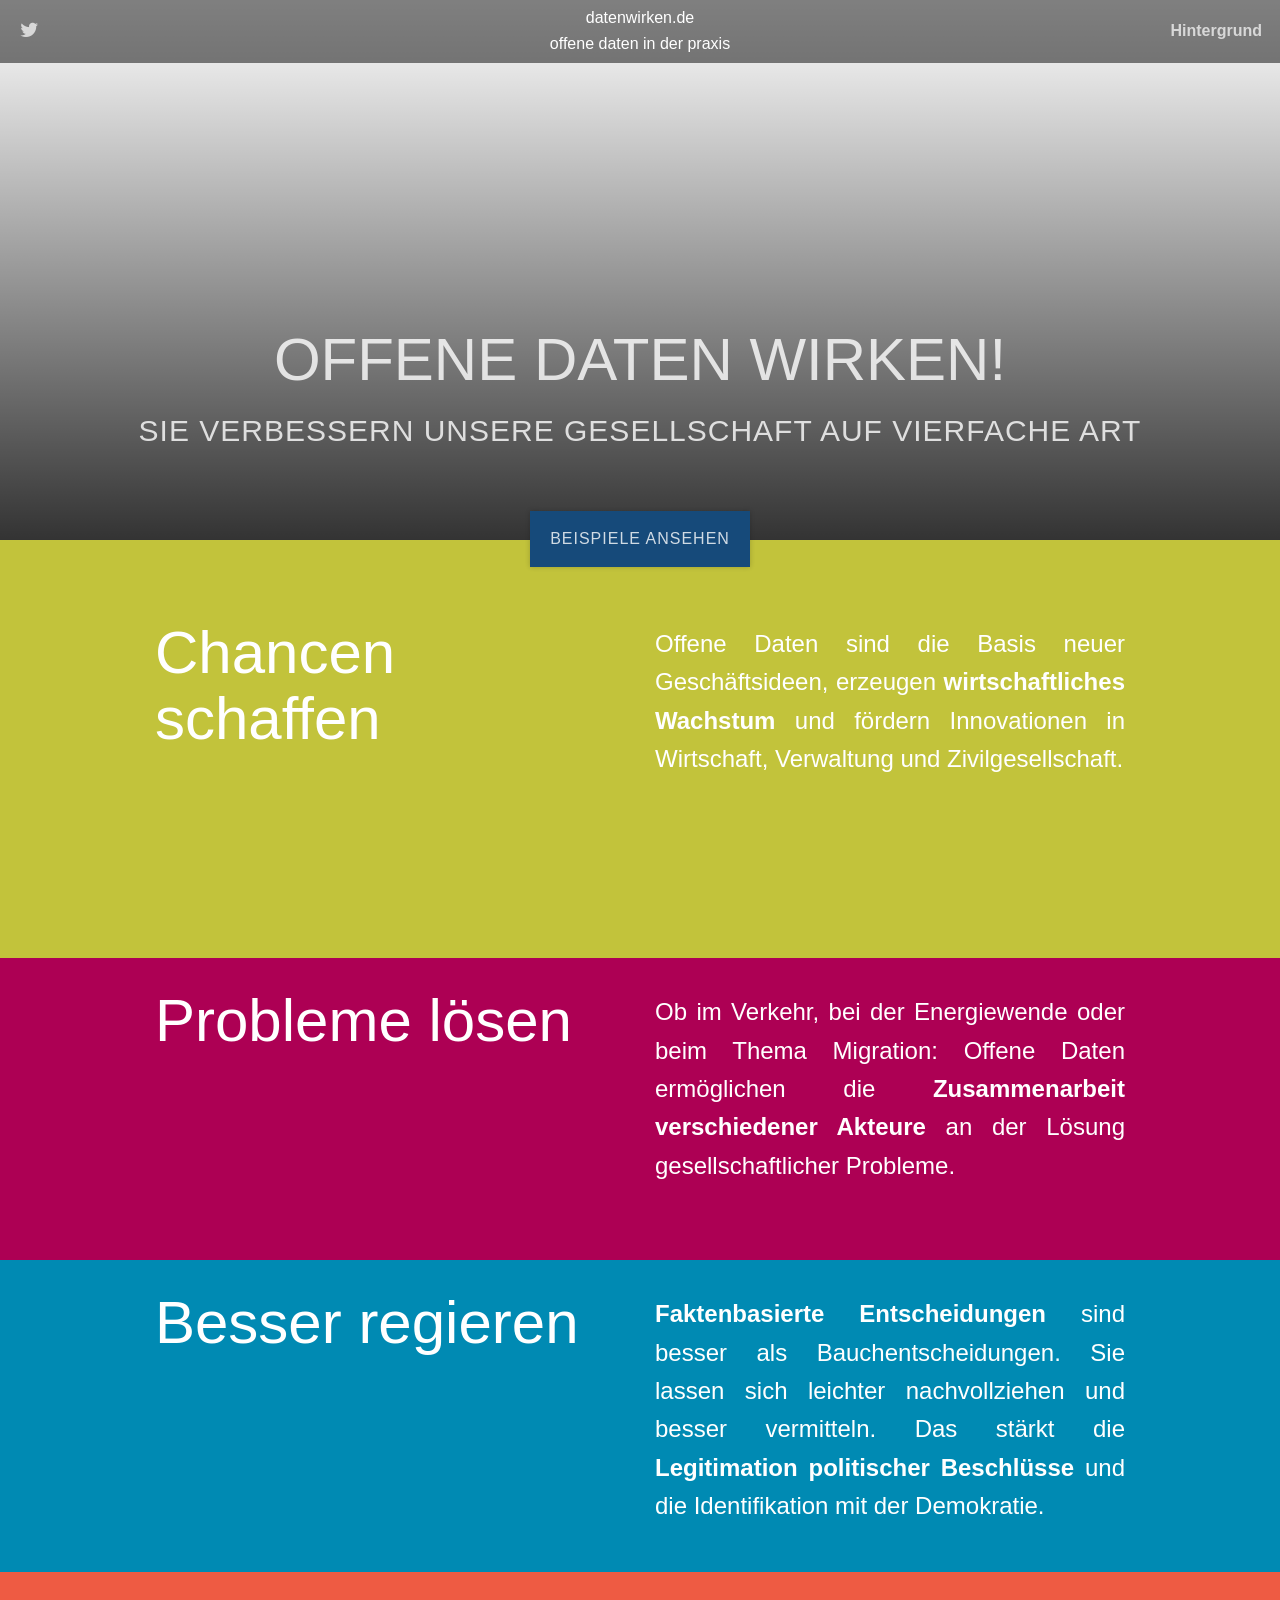
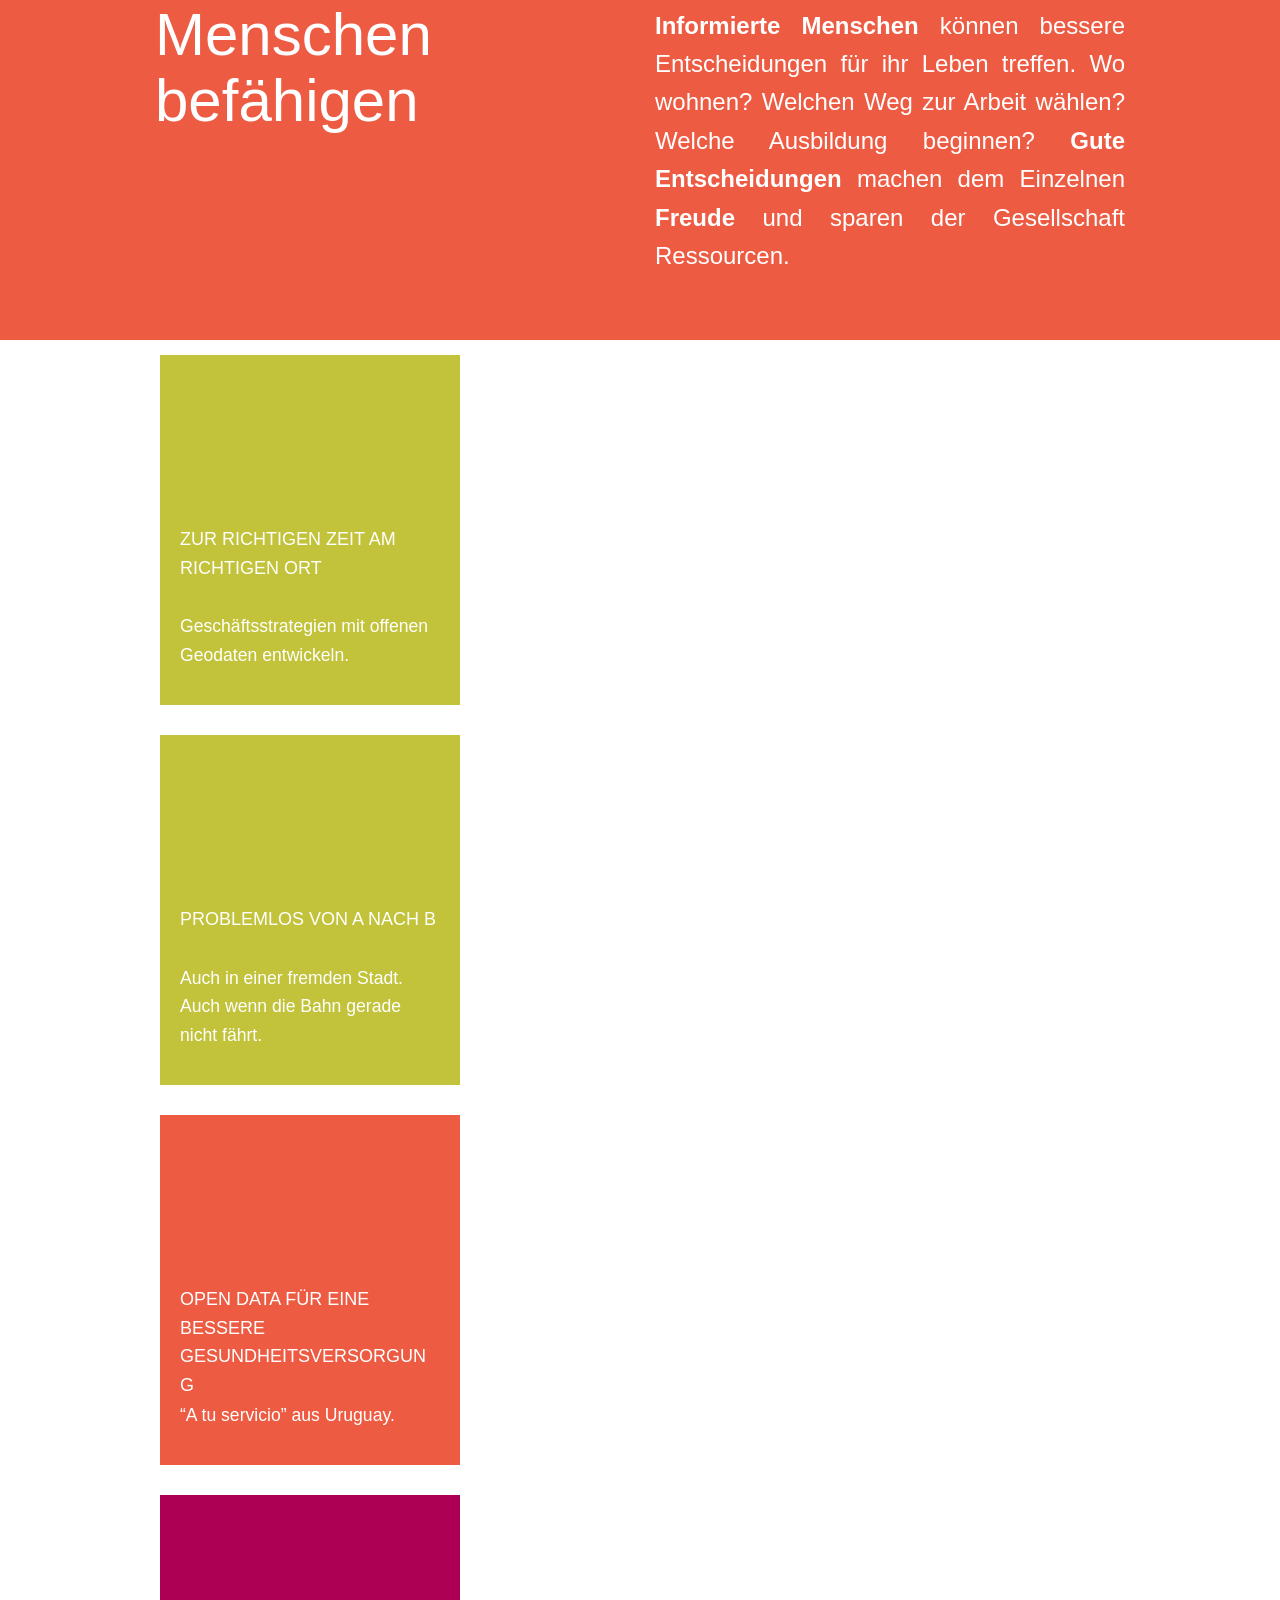
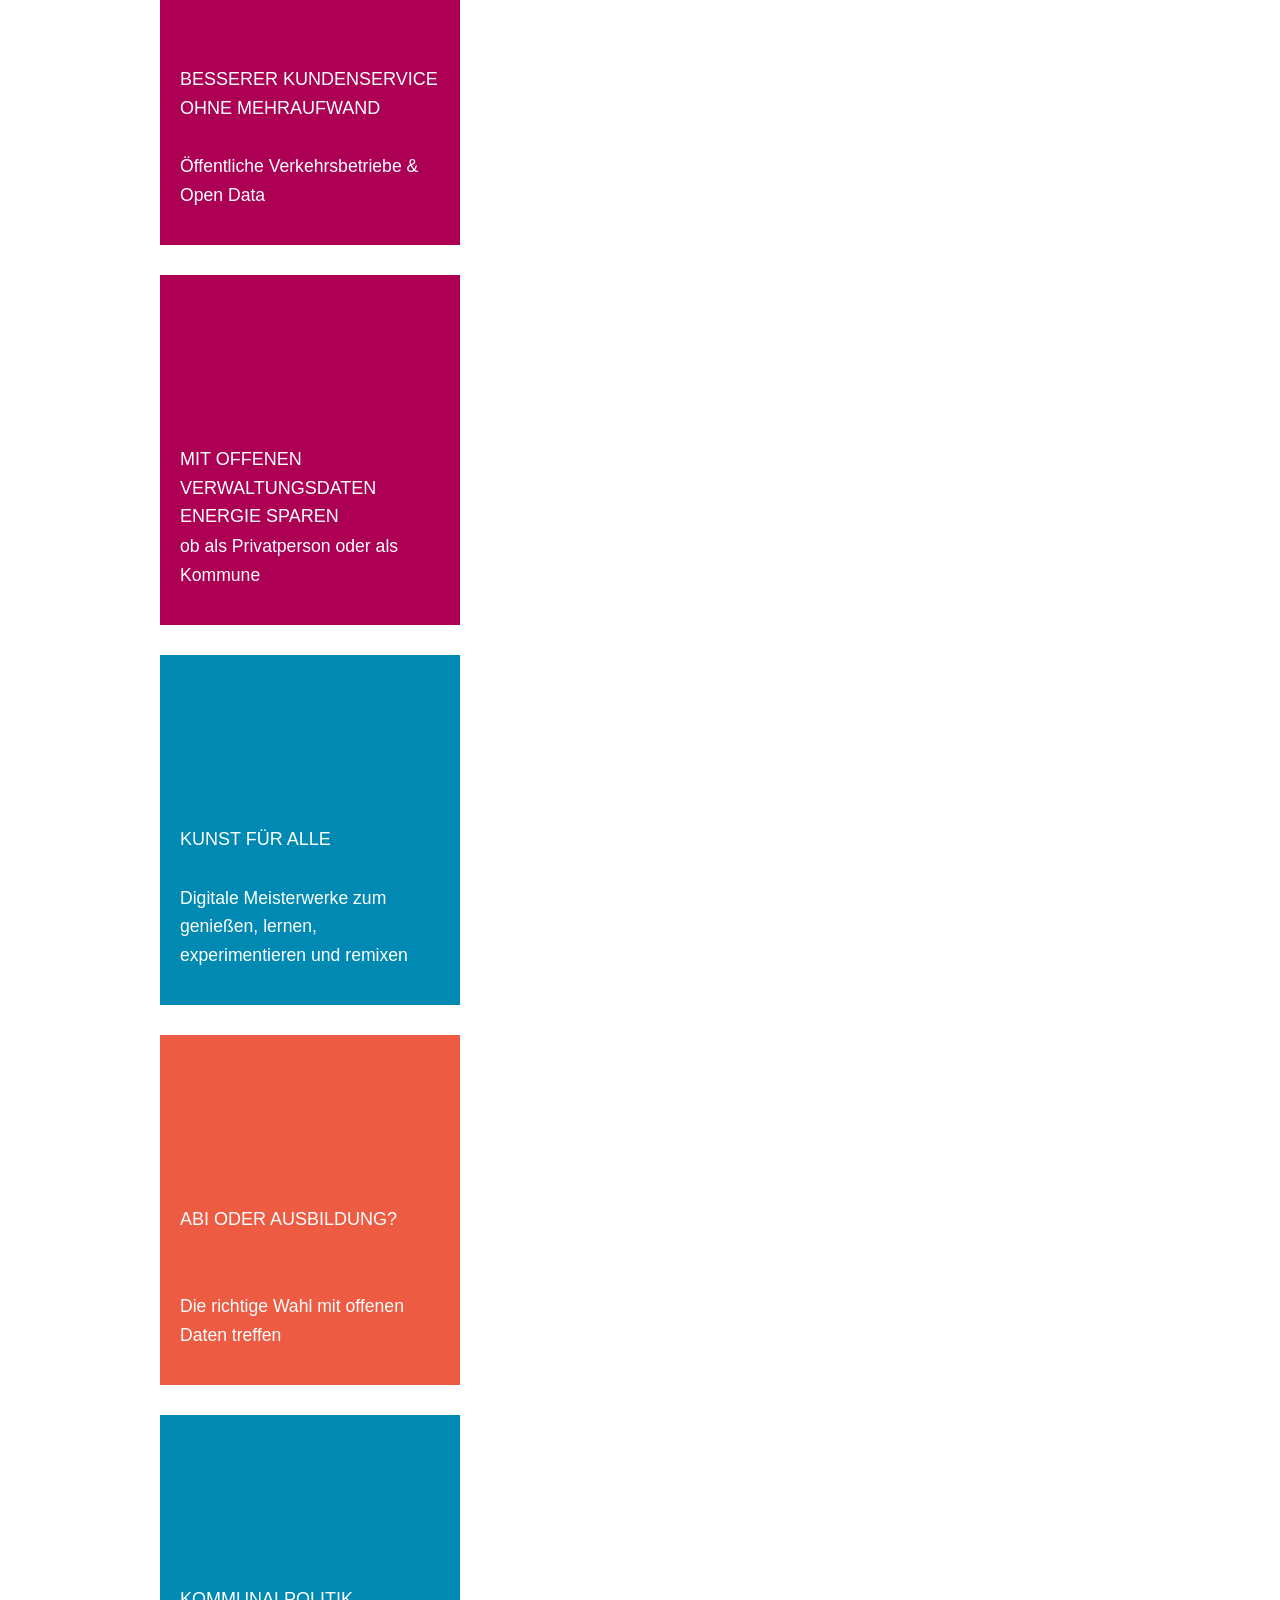
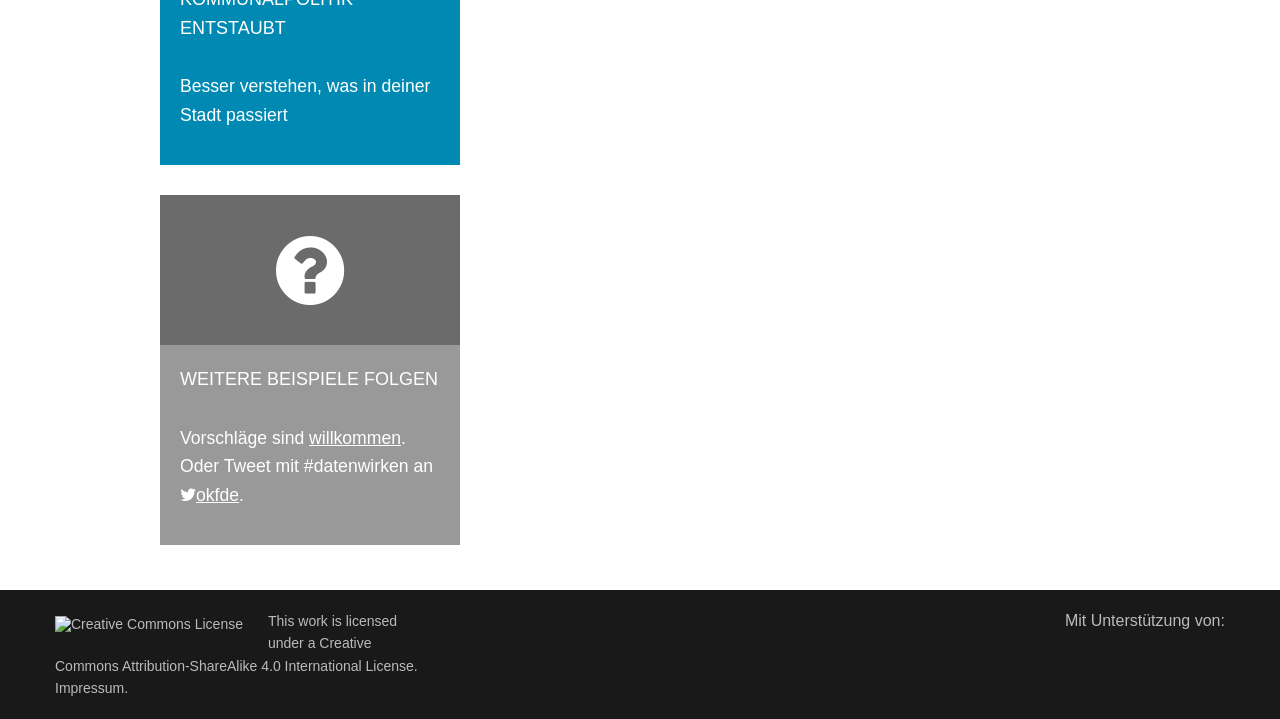
==== commit 5cb50c63: "included case study impacts and sectors" ====
--- a/index.html
+++ b/index.html
@@ -95,7 +95,7 @@
             <div class="large-5 large-offset-1 columns">
                 <h2 class="">Chancen schaffen</h2>
                 <!--<p>
-                    0
+                    2
                     Beispiele</p>-->
                 <i class="material-icons m-xl-badge m-gray" id="badge-3">trending_up</i>
                 </p>
@@ -118,7 +118,7 @@
             <div class="large-5 large-offset-1 columns">
                 <h2 class="">Probleme lösen</h2>
                 <!--<p>
-                    0
+                    2
                     case studies</p>-->
                 <i class="material-icons m-xl-badge" id="badge-4">public</i>
                 </p>
@@ -140,7 +140,7 @@
             <div class="large-5 large-offset-1 columns">
                 <h2 class="">Besser regieren</h2>
                 <!--<p>
-                    8
+                    2
                     case studies</p>-->
                 <i class="material-icons m-xl-badge" id="badge-1">account_balance</i>
                 </p>
@@ -165,7 +165,7 @@
             <div class="large-5 large-offset-1 columns">
                 <h2 class="">Menschen befähigen</h2>
                 <!--<p>
-                    0
+                    2
                     case studies</p>-->
                 <i class="material-icons m-xl-badge m-gray" id="badge-2">person_pin</i>
                 </p>
@@ -193,7 +193,7 @@
     <div class="b-page-section m-no-top-padding" id="results">
         <div class="grid">
             
-            <div class="e-card impact-government">
+            <div class="e-card impact-economic">
 
                 <a href="case-zur-richtigen-zeit-am-richtigen-ort.html">
                     <div class="e-card-inner">
@@ -206,7 +206,7 @@
             </div>
             <!-- <a class="b-button m-naked" href="#">Read the case study<i class="material-icons">arrow_forward</i></a> -->
             
-            <div class="e-card impact-government">
+            <div class="e-card impact-economic">
 
                 <a href="case-problemlos-von-a-nach-b.html">
                     <div class="e-card-inner">
@@ -219,7 +219,7 @@
             </div>
             <!-- <a class="b-button m-naked" href="#">Read the case study<i class="material-icons">arrow_forward</i></a> -->
             
-            <div class="e-card impact-government">
+            <div class="e-card impact-citizens">
 
                 <a href="case-open-data-fur-eine-bessere-gesundheitsversorgung.html">
                     <div class="e-card-inner">
@@ -232,7 +232,7 @@
             </div>
             <!-- <a class="b-button m-naked" href="#">Read the case study<i class="material-icons">arrow_forward</i></a> -->
             
-            <div class="e-card impact-government">
+            <div class="e-card impact-public">
 
                 <a href="case-besserer-kundenservice-ohne-mehraufwand.html">
                     <div class="e-card-inner">
@@ -245,7 +245,7 @@
             </div>
             <!-- <a class="b-button m-naked" href="#">Read the case study<i class="material-icons">arrow_forward</i></a> -->
             
-            <div class="e-card impact-government">
+            <div class="e-card impact-public">
 
                 <a href="case-mit-offenen-verwaltungsdaten-energie-sparen.html">
                     <div class="e-card-inner">
@@ -271,7 +271,7 @@
             </div>
             <!-- <a class="b-button m-naked" href="#">Read the case study<i class="material-icons">arrow_forward</i></a> -->
             
-            <div class="e-card impact-government">
+            <div class="e-card impact-citizens">
 
                 <a href="case-abi-oder-ausbildung.html">
                     <div class="e-card-inner">
--- a/static/styles/styles.css
+++ b/static/styles/styles.css
@@ -4599,33 +4599,25 @@
     right: 0;
     top: 0; }
 
-.b-divider div {
-  max-width: 95%; }
+.b-divider.no-padding {
+  padding: 0; }
+.b-divider.small-padding {
+  padding: 10px 0; }
 .b-divider.m-next {
-  position: relative; }
-  .b-divider.m-next div {
-    max-width: 500px;
-    position: absolute;
-    right: 100px;
-    top: 30px; }
-    .b-divider.m-next div * {
-      vertical-align: middle;
-      text-align: left; }
-    .b-divider.m-next div h1, .b-divider.m-next div h2 {
-      margin-left: 10px; }
-    .b-divider.m-next div h1 {
-      text-transform: uppercase;
-      font-size: 17px;
-      font-weight: 600;
-      color: rgba(255, 255, 255, 0.3); }
-    .b-divider.m-next div h2 {
-      text-transform: none;
-      font-size: 20px;
-      font-weight: 400;
-      color: rgba(255, 255, 255, 0.7);
-      text-transform: uppercase;
-      transition: all .4s ease; }
-    .b-divider.m-next div h2::after {
+  background-color: #008ab3; }
+  .b-divider.m-next h4, .b-divider.m-next h5 {
+    text-transform: uppercase;
+    margin-right: 35px; }
+  .b-divider.m-next h4 {
+    color: rgba(255, 255, 255, 0.3);
+    font-size: 17px;
+    font-weight: 400; }
+  .b-divider.m-next h5 {
+    font-size: 20px;
+    color: rgba(255, 255, 255, 0.7);
+    transition: all .4s ease;
+    position: relative; }
+    .b-divider.m-next h5:after {
       font-family: 'Material Icons';
       font-weight: normal;
       font-style: normal;
@@ -4641,17 +4633,26 @@
       -webkit-font-smoothing: antialiased;
       content: 'chevron_right';
       font-size: 35px;
-      padding-bottom: 4px;
-      color: rgba(255, 255, 255, 0.3);
-      vertical-align: middle; }
-    .b-divider.m-next div a:hover {
-      text-decoration: none; }
-      .b-divider.m-next div a:hover h2 {
-        color: white;
-        transition: all .4s ease; }
+      position: absolute;
+      right: -35px;
+      top: 50%;
+      margin-top: -17.5px; }
+  .b-divider.m-next a {
+    text-decoration: none; }
+    .b-divider.m-next a:hover h5 {
+      color: white;
+      transition: all .4s ease; }
 .b-divider.m-yellow, .b-divider.m-economic {
   background-color: #C2C33B; }
 .b-divider.m-fuschia, .b-divider.m-public {
+  background-color: #AD0054; }
+.b-divider.impact-citizens {
+  background-color: #ee5b43; }
+.b-divider.impact-government {
+  background-color: #008ab3; }
+.b-divider.impact-economic {
+  background-color: #C2C33B; }
+.b-divider.impact-public {
   background-color: #AD0054; }
 
 .b-sticky {
@@ -4735,27 +4736,25 @@
       box-shadow: 0 0 12px rgba(0, 0, 0, 0.3); }
   .grid .e-card.impact-citizens .e-card-inner {
     background-color: #ee5b43; }
-  .grid .e-card.impact-comming-soon .e-case-image {
-    background-color: #ee5b43;
-    text-align: center; }
-    .grid .e-card.impact-comming-soon .e-case-image i {
-      top: 50%;
-      margin-top: -40px;
-      font-size: 80px;
-      line-height: 80px;
-      position: relative; }
-  .grid .e-card.impact-comming-soon .e-card-inner {
-    background-color: #be4936; }
   .grid .e-card.impact-government .e-card-inner {
     background-color: #008ab3; }
   .grid .e-card.impact-economic .e-card-inner {
     background-color: #C2C33B; }
   .grid .e-card.impact-public .e-card-inner {
     background-color: #AD0054; }
-  .grid .e-card.m-unreleased .e-card-inner {
-    background-color: rgba(0, 0, 0, 0.3); }
-    .grid .e-card.m-unreleased .e-card-inner:hover {
-      box-shadow: none; }
+  .grid .e-card.impact-comming-soon .e-case-image, .grid .e-card.m-unreleased .e-case-image {
+    background-color: rgba(0, 0, 0, 0.3);
+    text-align: center; }
+    .grid .e-card.impact-comming-soon .e-case-image i, .grid .e-card.m-unreleased .e-case-image i {
+      top: 50%;
+      margin-top: -40px;
+      font-size: 80px;
+      line-height: 80px;
+      position: relative; }
+  .grid .e-card.impact-comming-soon .e-card-inner, .grid .e-card.m-unreleased .e-card-inner {
+    background-color: rgba(0, 0, 0, 0.4); }
+  .grid .e-card.impact-comming-soon:hover, .grid .e-card.m-unreleased:hover {
+    box-shadow: none; }
   .grid a:hover {
     text-decoration: none; }
 
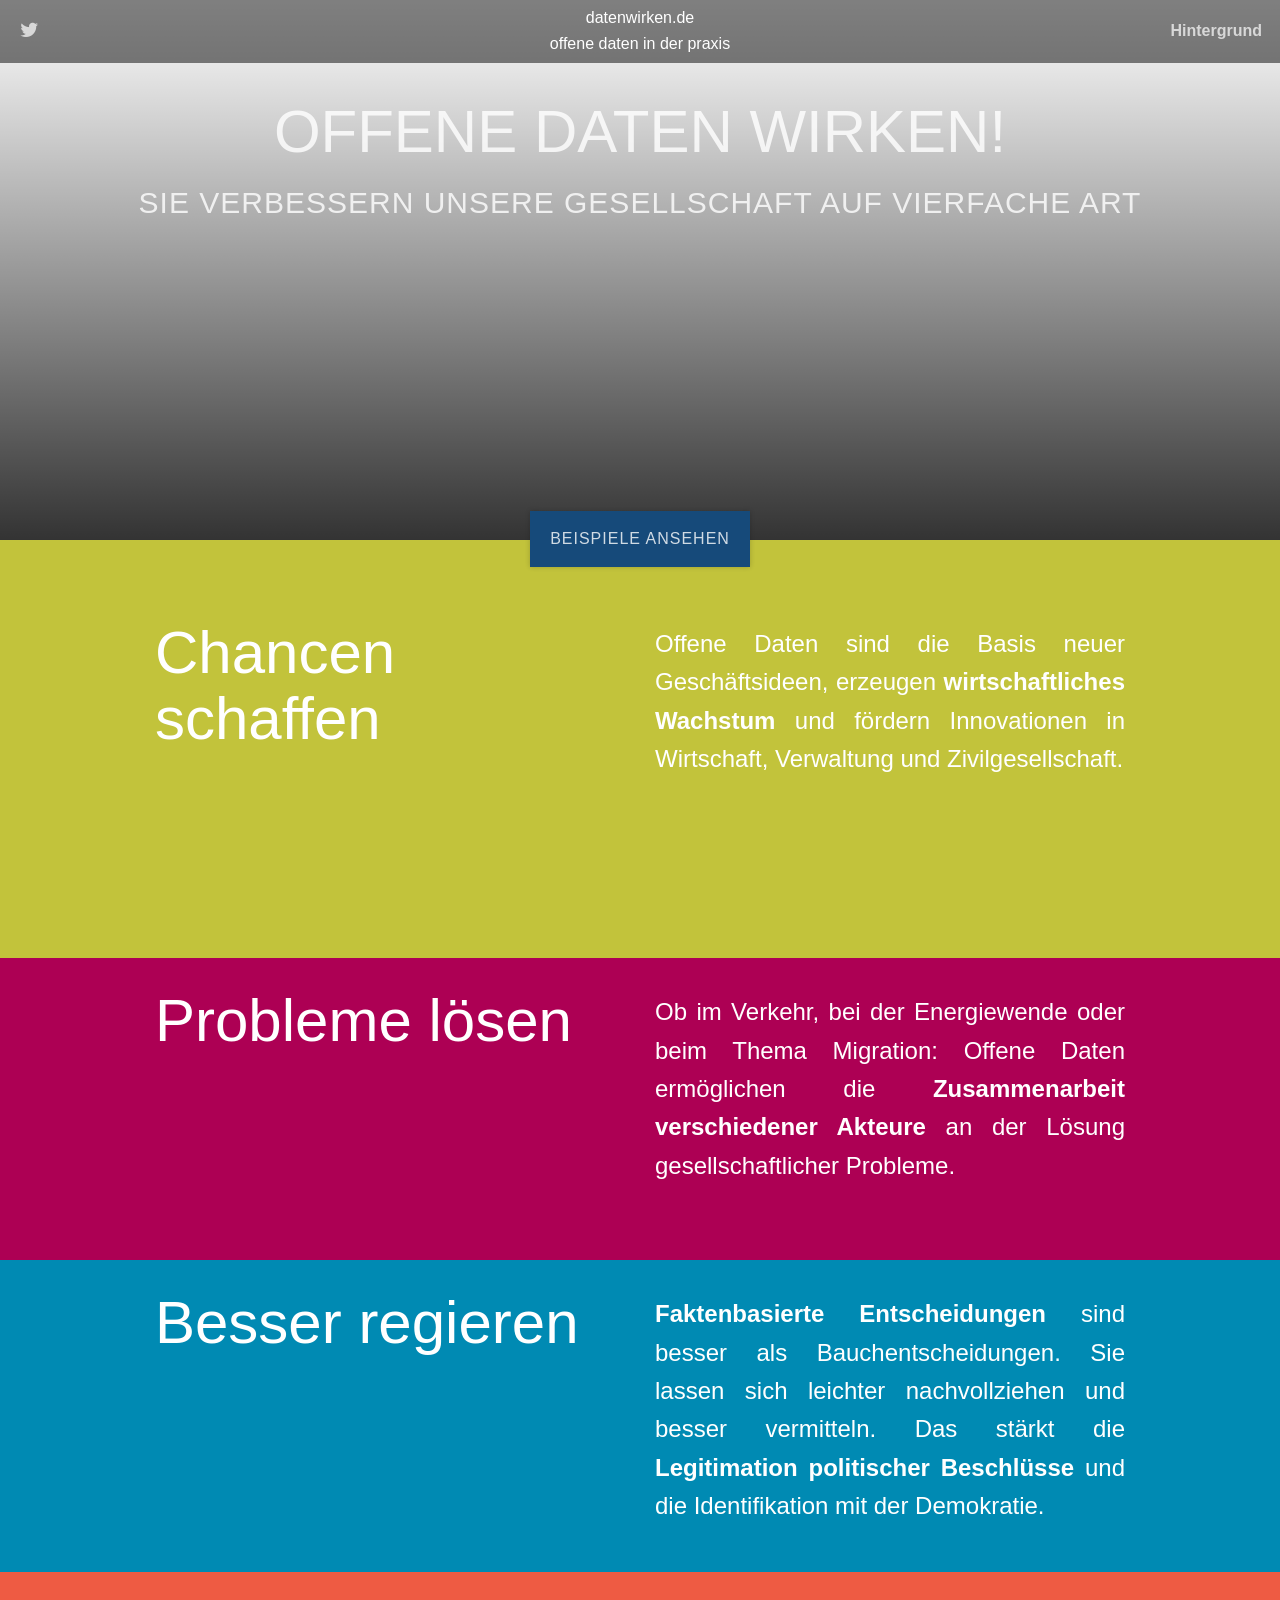
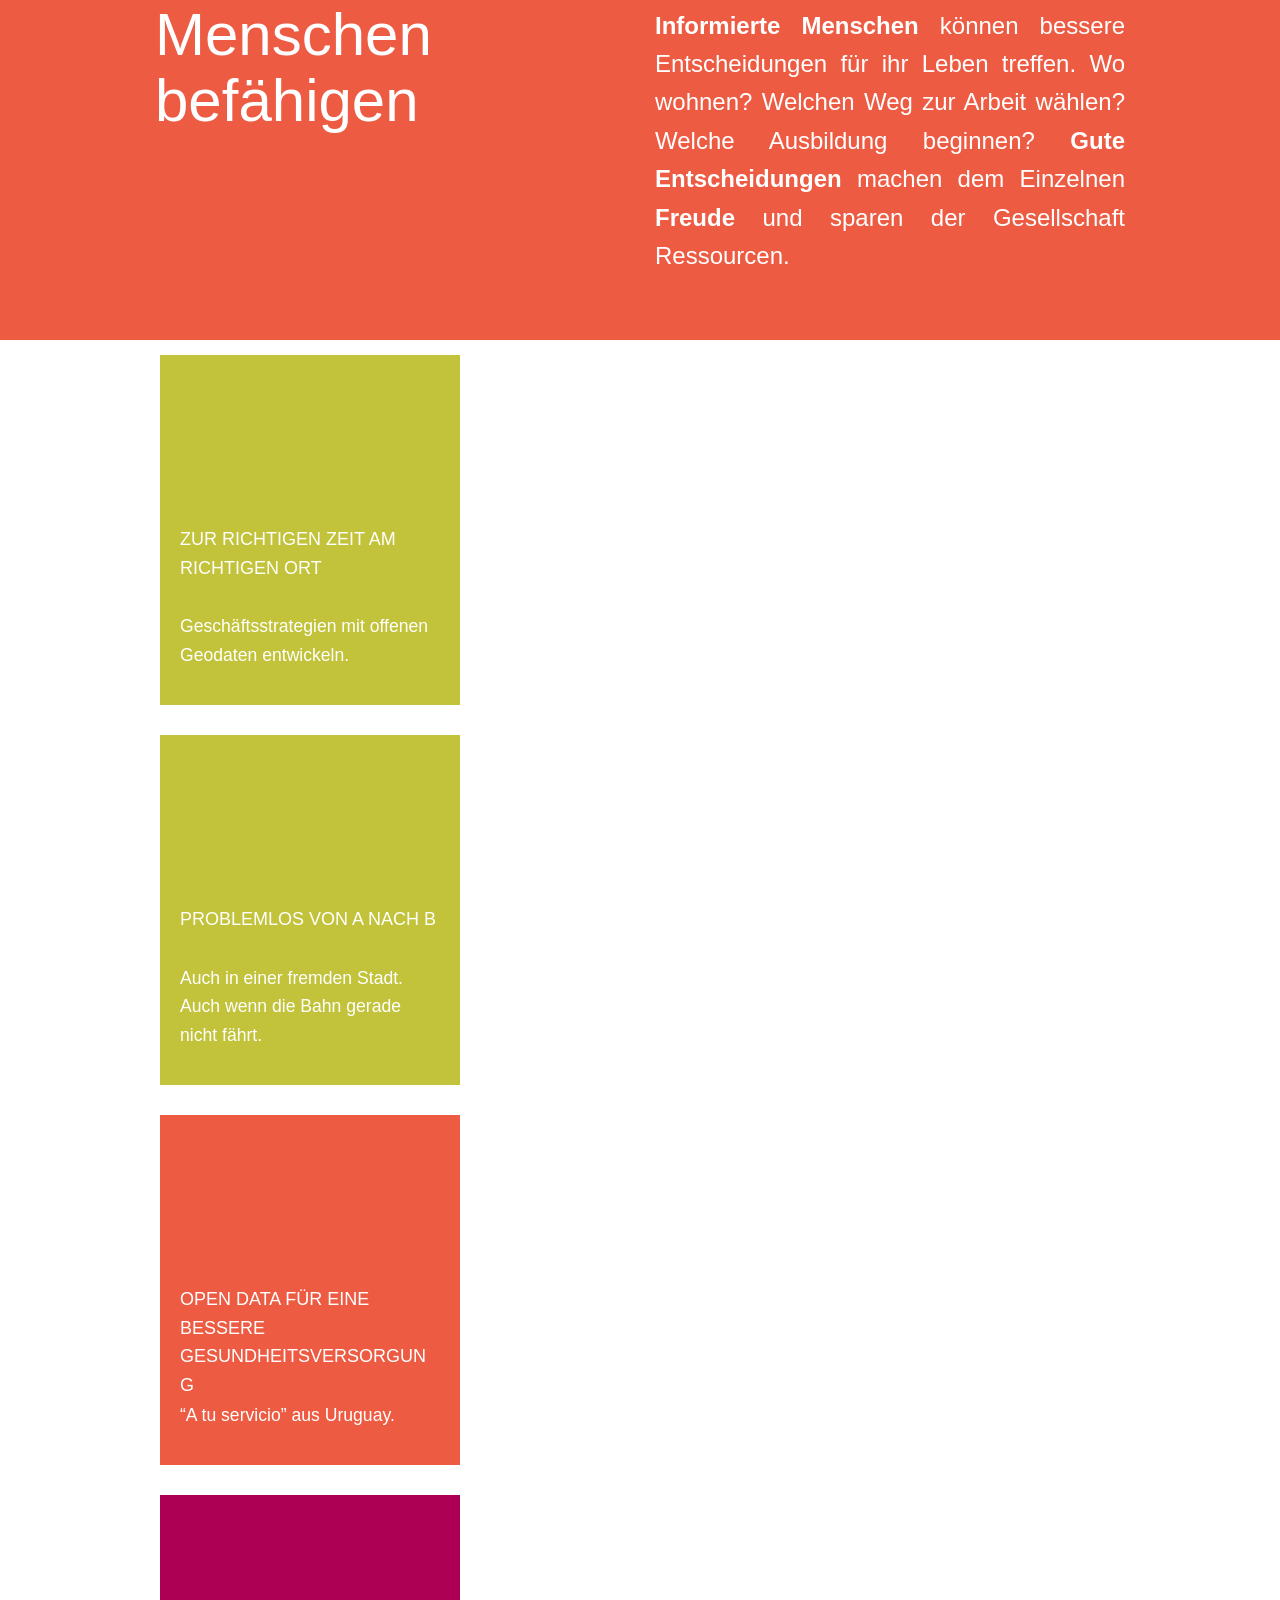
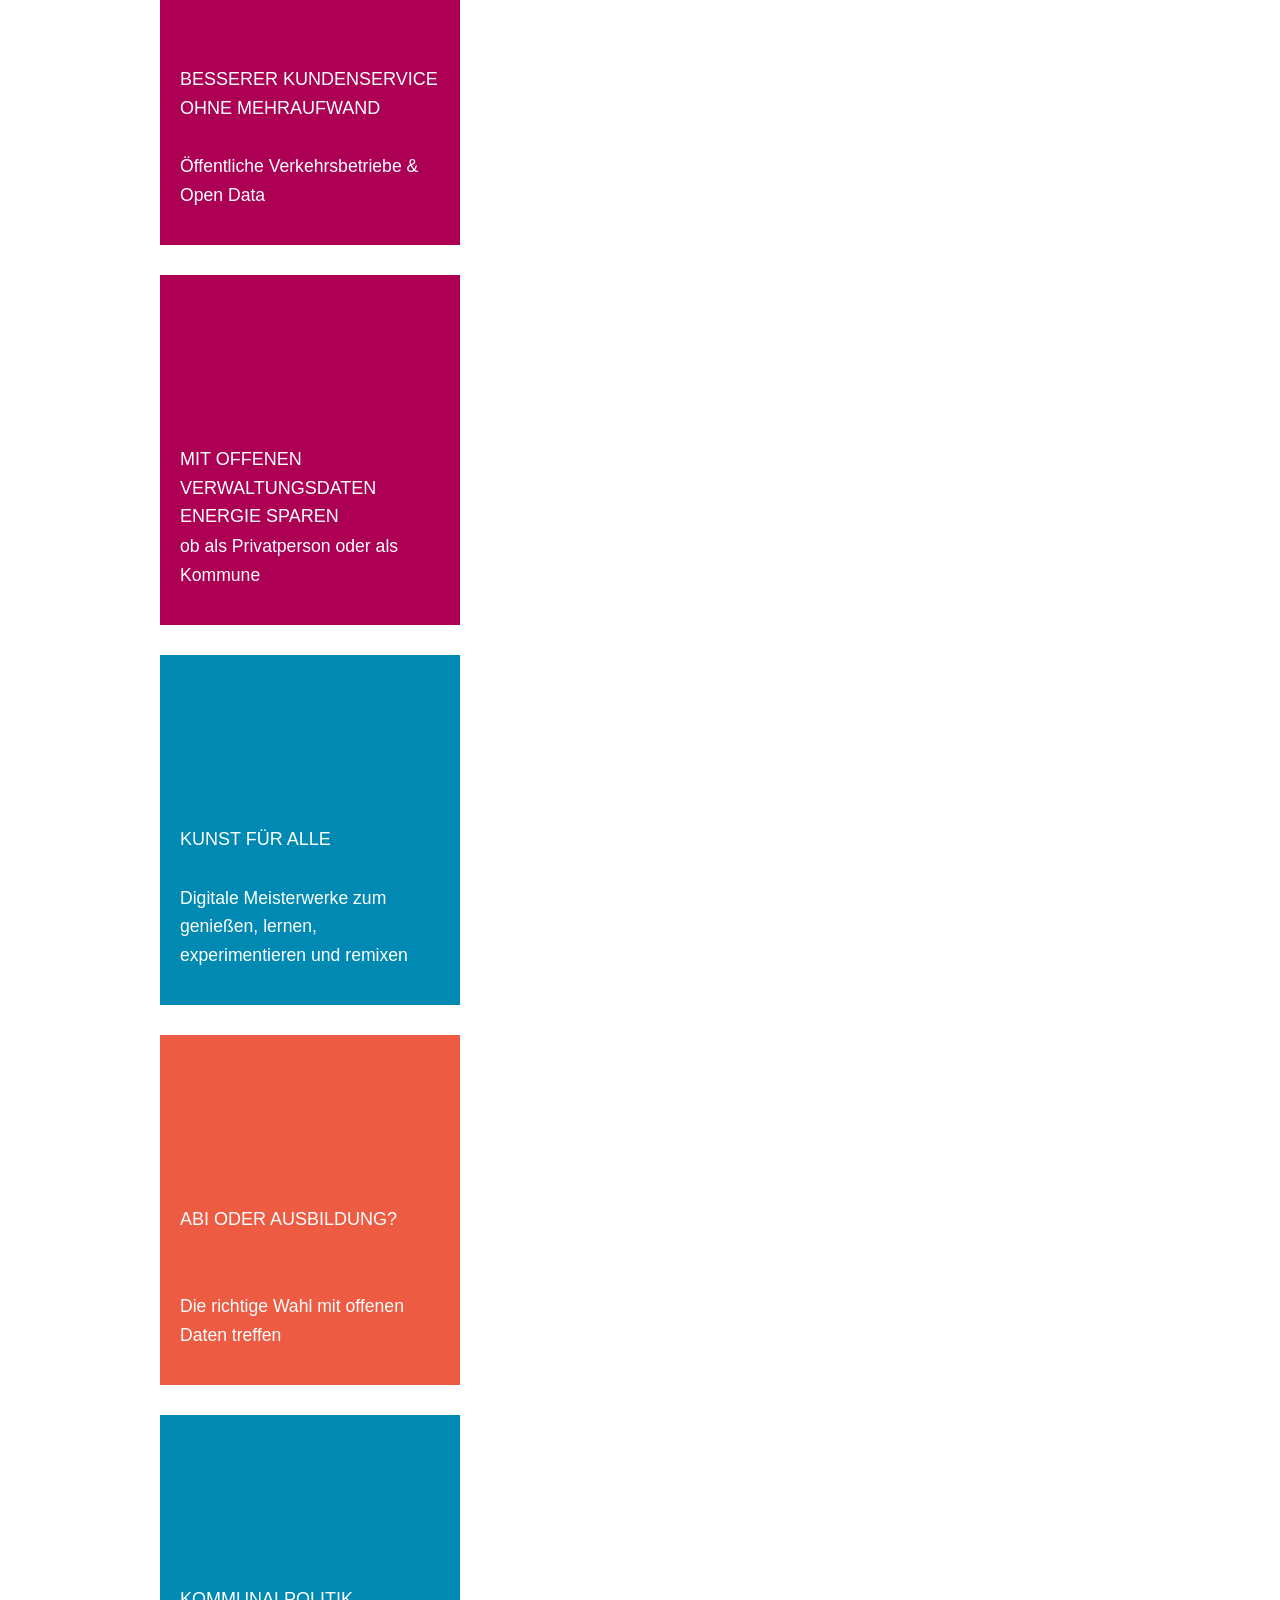
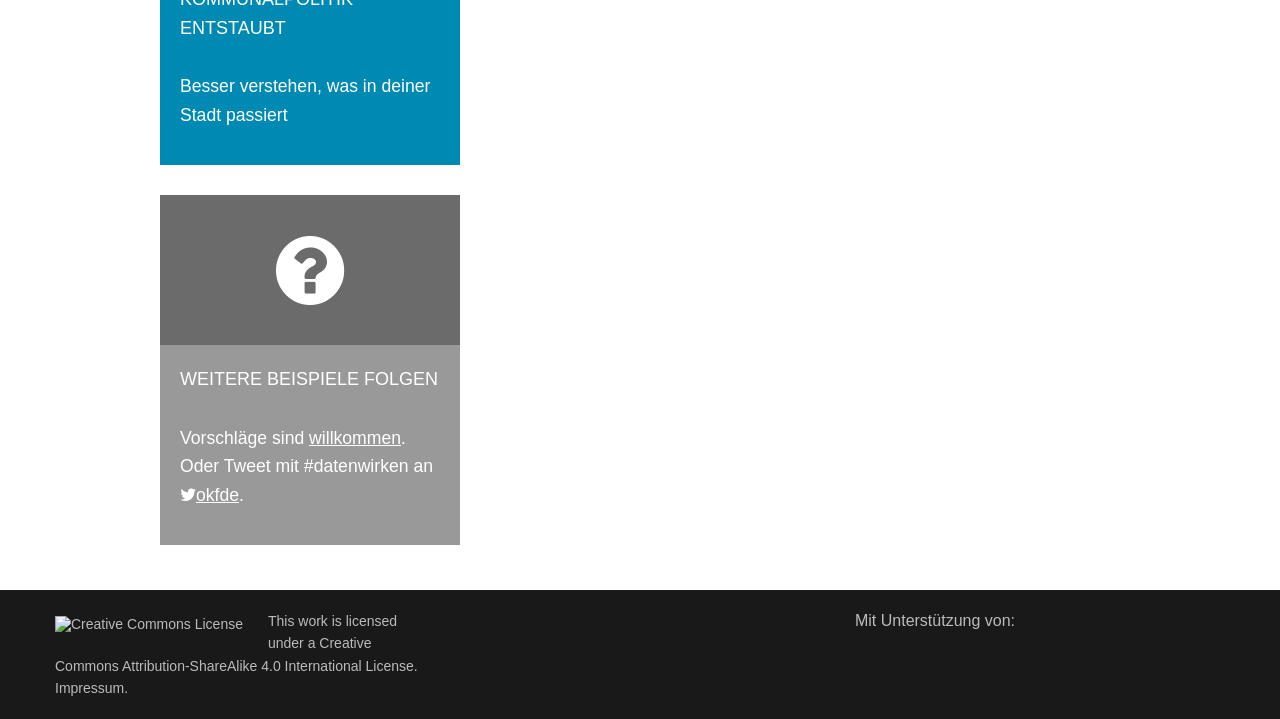
==== commit f2c0ac19: "fixed bottom footer" ====
--- a/index.html
+++ b/index.html
@@ -353,18 +353,20 @@
             This work is licensed under a <a rel="license" href="http://creativecommons.org/licenses/by-sa/4.0/">Creative
             Commons Attribution-ShareAlike 4.0 International License</a>. <a href="impressum.html">Impressum</a>.
         </div>
-        <div class="column logos text-center padding-top-10">
+        <div class="column logos padding-top-10">
             <a class="e-partner-logo" href="http://www.okfn.de/" target="_blank"><img
                     src="static/img/partners/okfn-logo.png" alt=""></a>
             <a class="e-partner-logo big" href="http://www.stiftung-nv.de/" target="_blank"><img
                     src="static/img/partners/snv_weiss.svg" alt=""></a>
         </div>
-        <div class="column logos text-right">
-            <h6>Mit Unterstützung von:</h6>
-            <a class="e-partner-logo small" href="http://www.thegovlab.org/" target="_blank"><img
-                    src="static/img/partners/govlab-logo-white.png" alt=""></a>
-            <a class="e-partner-logo small" href="https://www.omidyar.com" target="_blank"><img
-                    src="static/img/partners/omidyar-logo-white.svg" alt=""></a>
+        <div class="column logos">
+            <div>
+                <h6>Mit Unterstützung von:</h6>
+                <a class="e-partner-logo small" href="http://www.thegovlab.org/" target="_blank"><img
+                        src="static/img/partners/govlab-logo-white.png" alt=""></a>
+                <a class="e-partner-logo small" href="https://www.omidyar.com" target="_blank"><img
+                        src="static/img/partners/omidyar-logo-white.svg" alt=""></a>
+            </div>
         </div>
     </div>
 </div>
--- a/static/styles/styles.css
+++ b/static/styles/styles.css
@@ -4616,7 +4616,8 @@
     font-size: 20px;
     color: rgba(255, 255, 255, 0.7);
     transition: all .4s ease;
-    position: relative; }
+    position: relative;
+    margin-bottom: 10px; }
     .b-divider.m-next h5:after {
       font-family: 'Material Icons';
       font-weight: normal;
@@ -4938,7 +4939,6 @@
 #case-study-page .e-titles,
 #open-data-impact-homepage .e-titles {
   position: absolute;
-  bottom: 60px;
   width: 100%;
   padding: 20px; }
   #case-study-page .e-titles h3 span,
@@ -5040,14 +5040,14 @@
     margin: 0; }
   #case-study-page .e-tags .e-left {
     float: left;
-    width: 30%;
+    width: 45%;
     text-align: right;
     padding: 10px;
     font-weight: 600;
     text-transform: uppercase; }
   #case-study-page .e-tags .e-right {
     float: right;
-    width: 70%;
+    width: 55%;
     text-align: left;
     padding: 10px; }
 #case-study-page .e-read-times {
@@ -5113,7 +5113,11 @@
       .b-copyright .logos:first-child {
         text-align: center; }
       .b-copyright .logos:last-child {
-        text-align: right; } }
+        text-align: right; }
+        .b-copyright .logos:last-child > div {
+          text-align: left; } }
+    .b-copyright .logos > div {
+      text-align: center; }
   .b-copyright .e-partner-logo {
     text-align: center; }
     .b-copyright .e-partner-logo.small > img {
